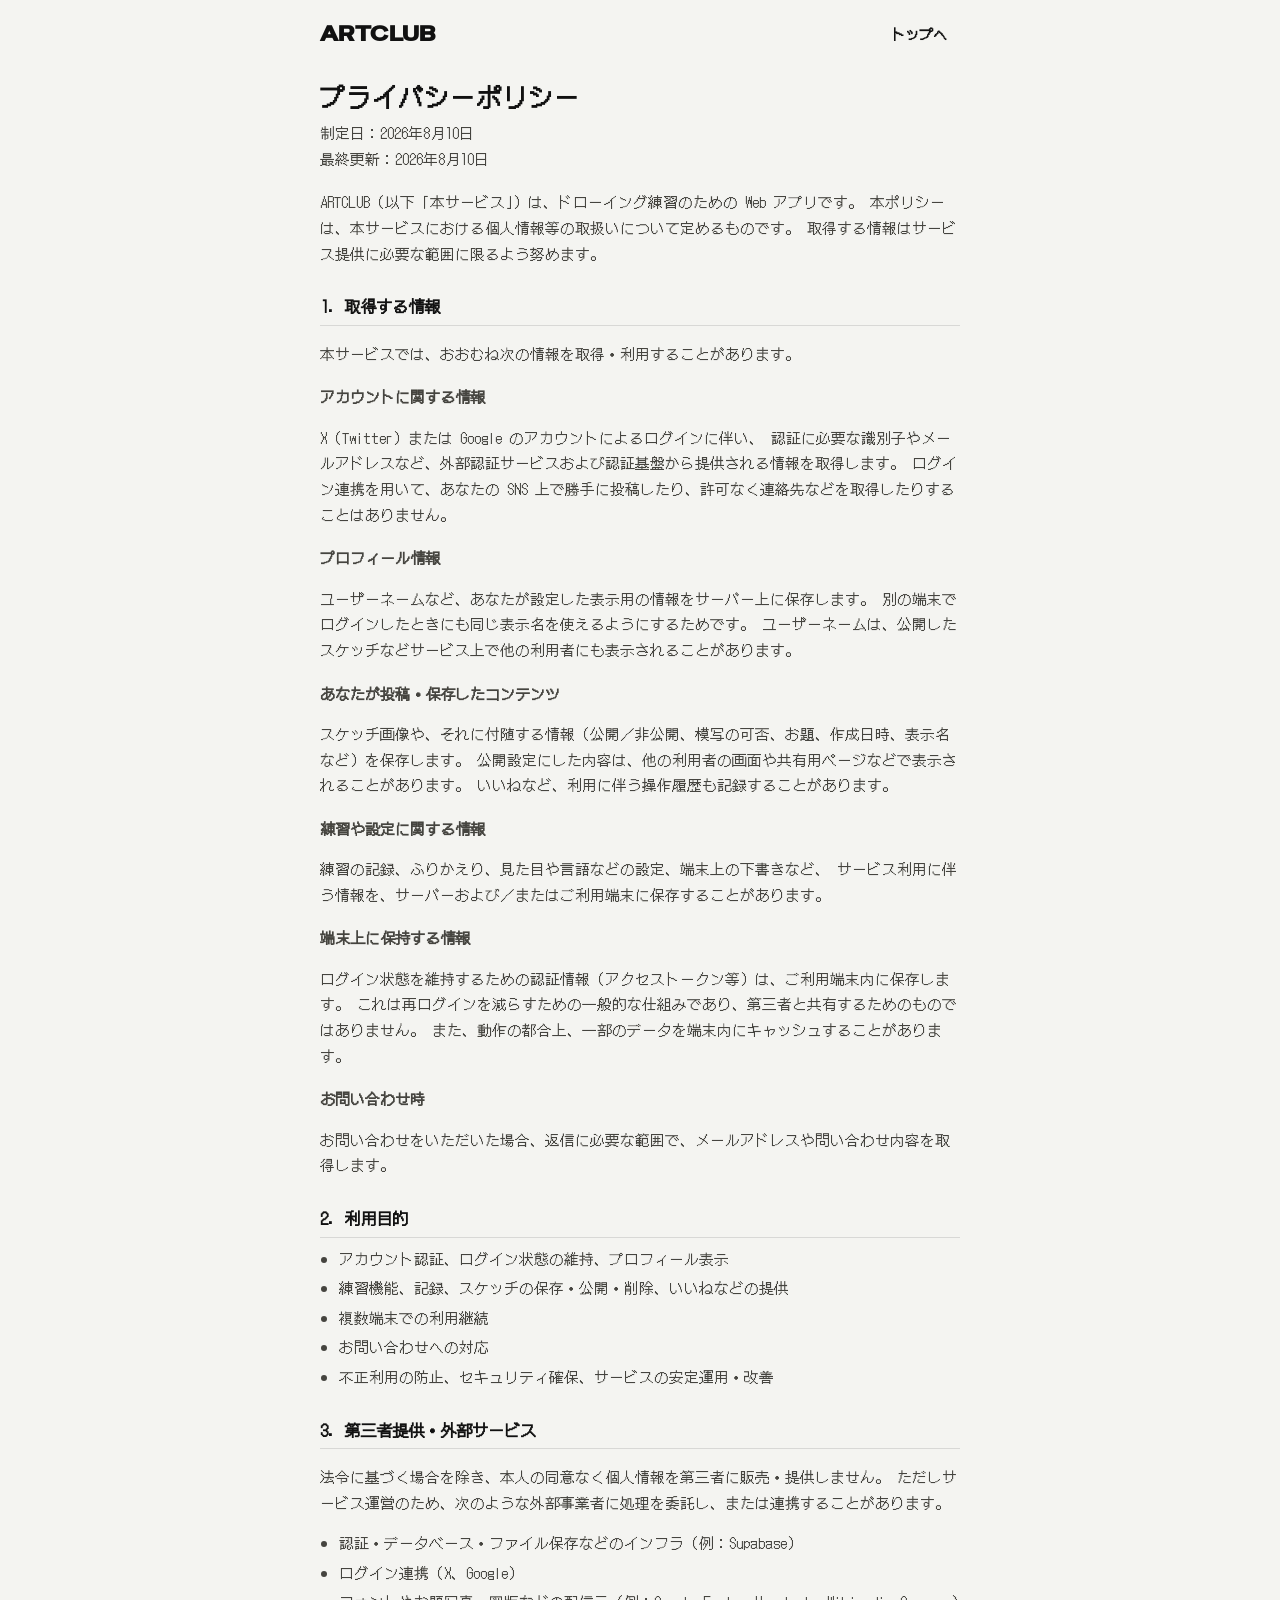
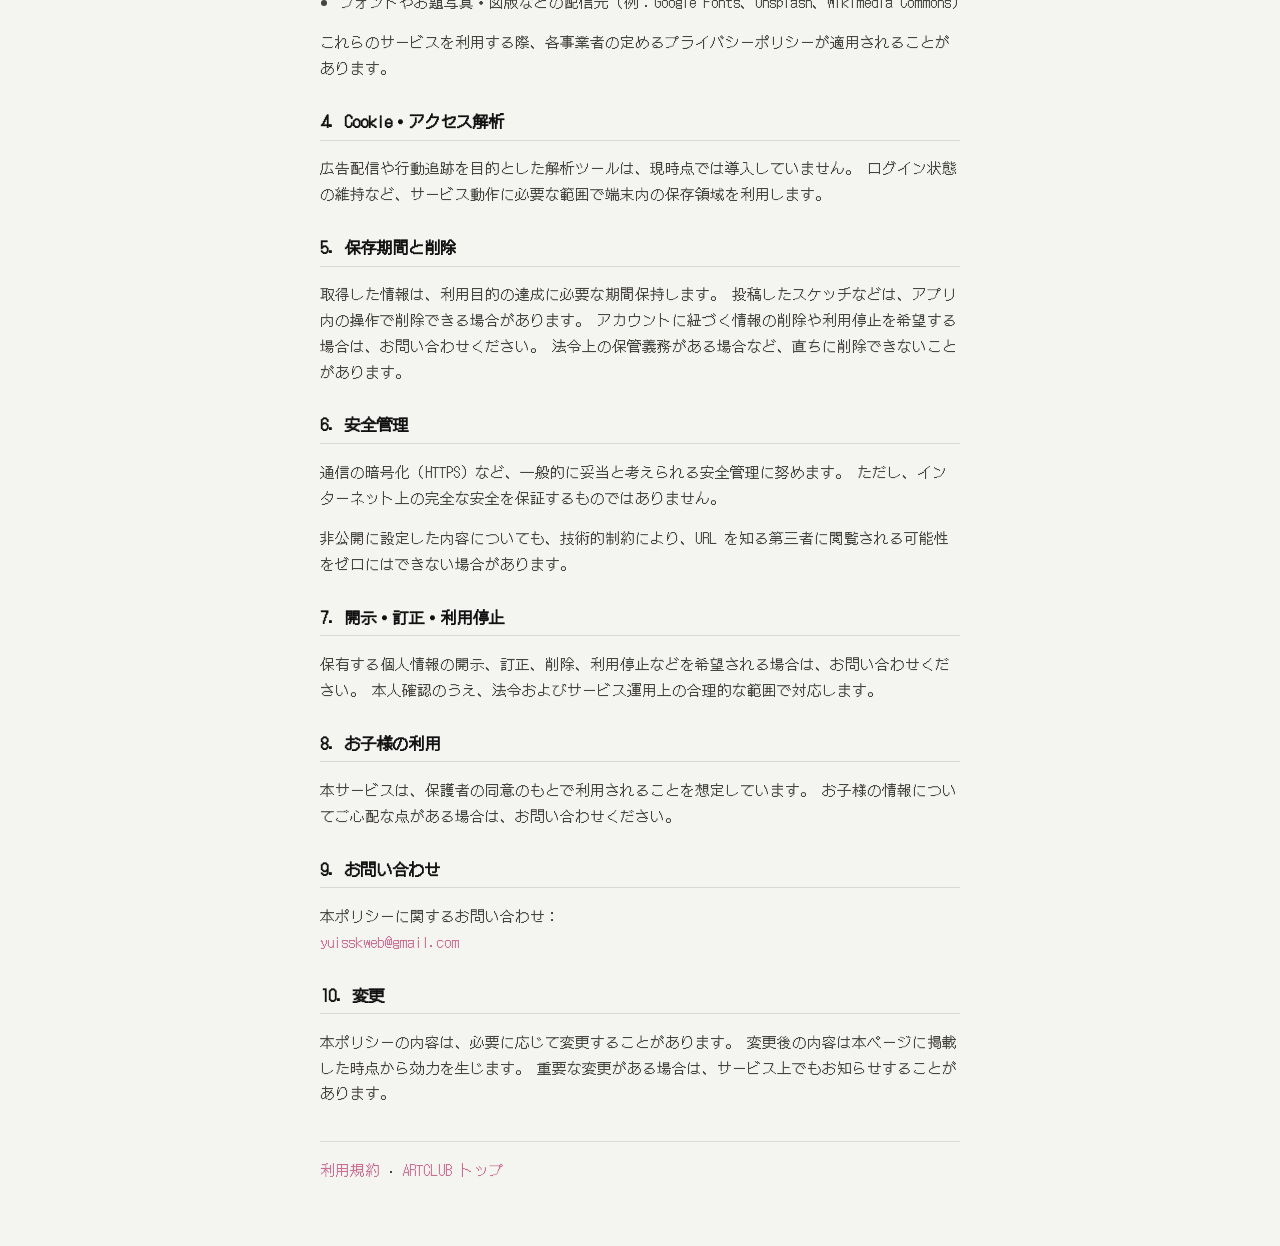
==== privacy/index.html @ 476a584e "Serve legal pages at /privacy/ and /terms/, fix layout width Constrain legal page content, redirect " ====
<!DOCTYPE html>
<html lang="ja">
<head>
<meta charset="utf-8">
<meta name="viewport" content="width=device-width, initial-scale=1, viewport-fit=cover">
<meta name="theme-color" content="#f7f7f5">
<title>プライバシーポリシー — ARTCLUB</title>
<link rel="icon" href="../icons/icon.svg" type="image/svg+xml">
<link rel="preconnect" href="https://fonts.googleapis.com">
<link rel="preconnect" href="https://fonts.gstatic.com" crossorigin>
<link rel="stylesheet" href="https://fonts.googleapis.com/css2?family=DotGothic16&family=Special+Gothic+Expanded+One&display=swap">
<link rel="stylesheet" href="../css/styles.css">
</head>
<body data-theme="light" class="legal-body">
<div class="legal-shell">
  <header class="legal-top">
    <a href="../" class="brand brand-link" aria-label="ARTCLUB">
      <span class="brand-text">ARTCLUB</span>
    </a>
    <a href="../" class="btn ghost small">トップへ</a>
  </header>

  <article class="legal">
    <h1>プライバシーポリシー</h1>
    <p class="legal-date">制定日：2026年8月10日<br>最終更新：2026年8月10日</p>

    <p>
      ARTCLUB（以下「本サービス」）は、ドローイング練習のための Web アプリです。
      本ポリシーは、本サービスにおける個人情報等の取扱いについて定めるものです。
      取得する情報はサービス提供に必要な範囲に限るよう努めます。
    </p>

    <h2>1. 取得する情報</h2>
    <p>本サービスでは、おおむね次の情報を取得・利用することがあります。</p>

    <h3>アカウントに関する情報</h3>
    <p>
      X（Twitter）または Google のアカウントによるログインに伴い、
      認証に必要な識別子やメールアドレスなど、外部認証サービスおよび認証基盤から提供される情報を取得します。
      ログイン連携を用いて、あなたの SNS 上で勝手に投稿したり、許可なく連絡先などを取得したりすることはありません。
    </p>

    <h3>プロフィール情報</h3>
    <p>
      ユーザーネームなど、あなたが設定した表示用の情報をサーバー上に保存します。
      別の端末でログインしたときにも同じ表示名を使えるようにするためです。
      ユーザーネームは、公開したスケッチなどサービス上で他の利用者にも表示されることがあります。
    </p>

    <h3>あなたが投稿・保存したコンテンツ</h3>
    <p>
      スケッチ画像や、それに付随する情報（公開／非公開、模写の可否、お題、作成日時、表示名など）を保存します。
      公開設定にした内容は、他の利用者の画面や共有用ページなどで表示されることがあります。
      いいねなど、利用に伴う操作履歴も記録することがあります。
    </p>

    <h3>練習や設定に関する情報</h3>
    <p>
      練習の記録、ふりかえり、見た目や言語などの設定、端末上の下書きなど、
      サービス利用に伴う情報を、サーバーおよび／またはご利用端末に保存することがあります。
    </p>

    <h3>端末上に保持する情報</h3>
    <p>
      ログイン状態を維持するための認証情報（アクセストークン等）は、ご利用端末内に保存します。
      これは再ログインを減らすための一般的な仕組みであり、第三者と共有するためのものではありません。
      また、動作の都合上、一部のデータを端末内にキャッシュすることがあります。
    </p>

    <h3>お問い合わせ時</h3>
    <p>
      お問い合わせをいただいた場合、返信に必要な範囲で、メールアドレスや問い合わせ内容を取得します。
    </p>

    <h2>2. 利用目的</h2>
    <ul>
      <li>アカウント認証、ログイン状態の維持、プロフィール表示</li>
      <li>練習機能、記録、スケッチの保存・公開・削除、いいねなどの提供</li>
      <li>複数端末での利用継続</li>
      <li>お問い合わせへの対応</li>
      <li>不正利用の防止、セキュリティ確保、サービスの安定運用・改善</li>
    </ul>

    <h2>3. 第三者提供・外部サービス</h2>
    <p>
      法令に基づく場合を除き、本人の同意なく個人情報を第三者に販売・提供しません。
      ただしサービス運営のため、次のような外部事業者に処理を委託し、または連携することがあります。
    </p>
    <ul>
      <li>認証・データベース・ファイル保存などのインフラ（例：Supabase）</li>
      <li>ログイン連携（X、Google）</li>
      <li>フォントやお題写真・図版などの配信元（例：Google Fonts、Unsplash、Wikimedia Commons）</li>
    </ul>
    <p>
      これらのサービスを利用する際、各事業者の定めるプライバシーポリシーが適用されることがあります。
    </p>

    <h2>4. Cookie・アクセス解析</h2>
    <p>
      広告配信や行動追跡を目的とした解析ツールは、現時点では導入していません。
      ログイン状態の維持など、サービス動作に必要な範囲で端末内の保存領域を利用します。
    </p>

    <h2>5. 保存期間と削除</h2>
    <p>
      取得した情報は、利用目的の達成に必要な期間保持します。
      投稿したスケッチなどは、アプリ内の操作で削除できる場合があります。
      アカウントに紐づく情報の削除や利用停止を希望する場合は、お問い合わせください。
      法令上の保管義務がある場合など、直ちに削除できないことがあります。
    </p>

    <h2>6. 安全管理</h2>
    <p>
      通信の暗号化（HTTPS）など、一般的に妥当と考えられる安全管理に努めます。
      ただし、インターネット上の完全な安全を保証するものではありません。
    </p>
    <p>
      非公開に設定した内容についても、技術的制約により、URL を知る第三者に閲覧される可能性をゼロにはできない場合があります。
    </p>

    <h2>7. 開示・訂正・利用停止</h2>
    <p>
      保有する個人情報の開示、訂正、削除、利用停止などを希望される場合は、お問い合わせください。
      本人確認のうえ、法令およびサービス運用上の合理的な範囲で対応します。
    </p>

    <h2>8. お子様の利用</h2>
    <p>
      本サービスは、保護者の同意のもとで利用されることを想定しています。
      お子様の情報についてご心配な点がある場合は、お問い合わせください。
    </p>

    <h2>9. お問い合わせ</h2>
    <p>
      本ポリシーに関するお問い合わせ：<br>
      <a href="mailto:yuisskweb@gmail.com">yuisskweb@gmail.com</a>
    </p>

    <h2>10. 変更</h2>
    <p>
      本ポリシーの内容は、必要に応じて変更することがあります。
      変更後の内容は本ページに掲載した時点から効力を生じます。
      重要な変更がある場合は、サービス上でもお知らせすることがあります。
    </p>

    <p class="legal-nav">
      <a href="../terms/">利用規約</a>
      ·
      <a href="../">ARTCLUB トップ</a>
    </p>
  </article>
</div>
</body>
</html>
---- css/styles.css ----
/* Croqui — 配色とサイズ */

/*
 * 既定はライト。やわらかい地に白いカードを置く。
 * 押してほしいものは「黒いピル」で示し、色は小さい要素にだけ差す。
 * 色数を増やすとお題の写真の色と喧嘩するので、面はグレースケールに寄せてある。
 *
 * 書体はシステムの丸ゴシック。Web フォントを読まないのは、
 * オフラインでも同じ見た目で立ち上がってほしいから。
 */
:root, body[data-theme='light'] {
  --bg: #f4f4f1;
  --surface: #ffffff;
  --surface-2: #efefeb;
  --line: transparent;
  --line-strong: transparent;
  --text: #111111;
  --text-soft: #45443f;
  --muted: #8b8b85;
  --accent: #111111;          /* 押してほしいもの＝黒 */
  --accent-ink: #ffffff;
  --accent-soft: #efefeb;
  --accent-dim: #d4d4ce;
  --cta-bg: #111111;
  --cta-ink: #ffffff;
  --brand: #e89ab8;           /* くすみピンク。塗り */
  --brand-ink: #c96f94;       /* くすみピンク。文字 */
  --lime: #8ed94b;            /* 黄緑。塗り */
  --lime-ink: #5a9c1e;        /* 黄緑。文字 */
  --mint: #8ed94b;
  --sun: #ffcc3d;
  --good: #4aa80c;            /* 「できた」の緑。塗りの黄緑と同系で、白地でも読める */
  --danger: #f2544b;
  --radius: 22px;
  --radius-sm: 14px;
  --pad: 18px;
  --lift: none;
  --lift-accent: none;
  --font-display: 'Special Gothic Expanded One', 'Arial Black', 'Helvetica Neue',
                  'Hiragino Maru Gothic ProN', 'Yu Gothic UI', system-ui, sans-serif;
  --font-ja: 'DotGothic16', 'Hiragino Sans', 'Noto Sans JP', system-ui, sans-serif;
}

/* 夜用。同じ設計のまま地と文字を入れ替える */
body[data-theme='dark'] {
  --bg: #000000;
  --surface: #151515;
  --surface-2: #202020;
  --text: #ffffff;
  --text-soft: #c9c9c9;
  --muted: #7e7e7e;
  --accent: #ffffff;
  --accent-ink: #000000;
  --accent-soft: #202020;
  --accent-dim: #3a3a3a;
  --cta-bg: #ffffff;
  --cta-ink: #000000;
  --brand: #e89ab8;
  --brand-ink: #e8b8cb;       /* 黒地なので明るい方が読める */
  --lime: #a6e864;
  --lime-ink: #a6e864;
  --mint: #a6e864;
  --good: #a6e864;
}

/* claude.ai 寄りの紙っぽい配色も残してある */
body[data-theme='paper'] {
  --bg: #f5f4ee;
  --surface: #fffefb;
  --surface-2: #efeee7;
  --line: #e4e2d8;
  --line-strong: #d6d3c7;
  --text: #2b2a27;
  --text-soft: #55534d;
  --muted: #8a8880;
  --accent: #c96442;
  --accent-ink: #fffefb;
  --accent-soft: #f4e7e0;
  --accent-dim: #e0b9a8;
  --cta-bg: #c96442;
  --cta-ink: #fffefb;
  --brand: #c96442;
  --brand-ink: #c96442;
  --lime: #6f8f3a;
  --lime-ink: #55702a;
  --mint: #4f7d5e;
  --sun: #c08a2e;
  --good: #4f7d5e;
  --danger: #b3503c;
  --radius: 12px;
  --radius-sm: 9px;
  --font-display: 'Special Gothic Expanded One', 'Arial Black', 'Helvetica Neue',
                  'Hiragino Maru Gothic ProN', 'Yu Gothic UI', system-ui, sans-serif;
}

/*
 * パステルRPGスキン。
 * 明暗（theme）とは別軸。やわらかいパステルと、ゲームUIっぽいふち・影。
 */
body[data-skin='pastel-rpg'] {
  --bg: #f3eef8;
  --surface: #fff7fb;
  --surface-2: #efe4f4;
  --line: #e4d2ea;
  --line-strong: #d4b9df;
  --text: #3a2f4a;
  --text-soft: #5f5070;
  --muted: #9a89aa;
  --accent: #7ec8b5;
  --accent-ink: #1f3f38;
  --accent-soft: #dff4ee;
  --accent-dim: #b7e2d6;
  --cta-bg: #2b2a27;
  --cta-ink: #ffffff;
  --brand: #e8a8bc;
  --brand-ink: #c9789a;
  --lime: #b8e986;
  --lime-ink: #5f9a2e;
  --mint: #7ec8b5;
  --sun: #ffd98a;
  --good: #5f9a2e;
  --danger: #e8898a;
  --radius: 18px;
  --radius-sm: 12px;
  --lift: none;
  --lift-accent: none;
}

body[data-skin='pastel-rpg'][data-theme='dark'] {
  --bg: #2a2438;
  --surface: #3a314c;
  --surface-2: #4a405e;
  --line: #5a4f70;
  --line-strong: #6e6286;
  --text: #f7eef8;
  --text-soft: #d8cce4;
  --muted: #a898b8;
  --accent: #8fd9c6;
  --accent-ink: #1a2e2a;
  --accent-soft: #3d4f4a;
  --accent-dim: #5a7a70;
  --cta-bg: #f4f1ec;
  --cta-ink: #1a1916;
  --brand: #e8a8bc;
  --brand-ink: #e8b8cb;
  --lime: #c8f090;
  --lime-ink: #c8f090;
  --mint: #8fd9c6;
  --sun: #ffe0a0;
  --good: #c8f090;
  --danger: #f0a0a4;
  --lift: none;
  --lift-accent: none;
}

body[data-skin='pastel-rpg'][data-theme='paper'] {
  --bg: #f8f2e8;
  --surface: #fffaf3;
  --surface-2: #f0e6d8;
  --line: #e6d8c4;
  --line-strong: #d4c2a8;
  --text: #4a3a32;
  --text-soft: #6a564c;
  --muted: #a08a7a;
  --accent: #7ec8b5;
  --accent-ink: #1f3f38;
  --accent-soft: #e4f4ee;
  --accent-dim: #b7e2d6;
  --cta-bg: #2b2a27;
  --cta-ink: #ffffff;
  --brand: #e8a8bc;
  --brand-ink: #c9789a;
  --lift: none;
  --lift-accent: none;
}

/* パステルRPG：細いドット地（カラフルな水玉はなし） */
body[data-skin='pastel-rpg'] {
  background-color: var(--bg);
  background-image:
    radial-gradient(color-mix(in srgb, var(--line) 55%, transparent) 1.2px, transparent 1.3px);
  background-size: 18px 18px;
  background-attachment: fixed;
}
body[data-skin='pastel-rpg'] .card,
body[data-skin='pastel-rpg'] .streak-card,
body[data-skin='pastel-rpg'] .menu-card,
body[data-skin='pastel-rpg'] .primary-card {
  border-width: 2px;
  border-style: solid;
}
body[data-skin='pastel-rpg'] .primary-card .btn.primary {
  margin-bottom: 0;
}

/* フラットなピルボタン（グラデーションなし） */
body[data-skin='pastel-rpg'] .btn {
  border: 1.5px solid color-mix(in srgb, var(--text) 12%, transparent);
  border-radius: 999px;
  background: var(--surface-2);
  background-image: none;
  box-shadow: none;
  font-weight: 700;
  letter-spacing: .02em;
}
body[data-skin='pastel-rpg'] .btn:active {
  transform: scale(.98);
  opacity: .88;
  box-shadow: none;
}
body[data-skin='pastel-rpg'] .btn.primary,
body[data-skin='pastel-rpg'] .btn.cta {
  color: var(--cta-ink);
  border-color: var(--cta-bg);
  background: var(--cta-bg);
  background-image: none;
  box-shadow: none;
  text-shadow: none;
}
body[data-skin='pastel-rpg'] .btn.primary:active,
body[data-skin='pastel-rpg'] .btn.cta:active {
  transform: scale(.98);
  opacity: .9;
  box-shadow: none;
}
body[data-skin='pastel-rpg'] .btn.ghost {
  background: transparent;
  border-color: var(--line-strong);
}
body[data-skin='pastel-rpg'] .btn.big {
  border-radius: 999px;
  padding-top: 16px;
  padding-bottom: 16px;
}
body[data-skin='pastel-rpg'] .chip {
  border: 1.5px solid var(--line);
  background: var(--surface-2);
  background-image: none;
  box-shadow: none;
}
body[data-skin='pastel-rpg'] .chip:active {
  transform: scale(.98);
  opacity: .88;
  box-shadow: none;
}
body[data-skin='pastel-rpg'] .chip.on {
  border-width: 1.5px;
  border-color: color-mix(in srgb, var(--accent-ink) 28%, transparent);
  color: var(--accent-ink);
  background: var(--accent);
  background-image: none;
  box-shadow: none;
}
body[data-skin='pastel-rpg'] .menu-card {
  background: var(--surface);
  background-image: none;
  box-shadow: none;
}
body[data-skin='pastel-rpg'] .menu-card:active {
  transform: scale(.99);
  opacity: .92;
  box-shadow: none;
}
body[data-skin='pastel-rpg'] .tabbar button.on {
  border: 1.5px solid transparent;
  background: var(--cta-bg);
  background-image: none;
  color: var(--cta-ink);
  box-shadow: none;
}
body[data-skin='pastel-rpg'] .tabbar button.on:active {
  transform: scale(.98);
  opacity: .9;
  box-shadow: none;
}
body[data-skin='pastel-rpg'] .confirm-dialog-btn {
  border: 1.5px solid color-mix(in srgb, var(--text) 12%, transparent);
  border-radius: 999px;
  box-shadow: none;
  font-weight: 700;
}
body[data-skin='pastel-rpg'] .confirm-dialog-btn.ok {
  background: var(--cta-bg);
  background-image: none;
  color: var(--cta-ink);
  border-color: var(--cta-bg);
  box-shadow: none;
}
body[data-skin='pastel-rpg'] .confirm-dialog-btn:active {
  transform: scale(.98);
  opacity: .9;
  box-shadow: none;
}
body[data-skin='pastel-rpg'] .tabbar {
  background: color-mix(in srgb, var(--surface) 92%, transparent);
  border-top: 2px solid var(--line);
  backdrop-filter: blur(8px);
}
body[data-skin='pastel-rpg'] .brand {
  color: var(--brand-ink);
}
#screen-review .brand {
  color: var(--brand-ink);
}
body[data-skin='pastel-rpg'] .week-col.on .week-box {
  color: #fff;
}

* { box-sizing: border-box; }

.icon { display: block; }
.icon-wrap { display: inline-flex; }
[data-icon] { display: inline-flex; align-items: center; justify-content: center; gap: 6px; }

/* display を持つクラスが hidden 属性に勝ってしまうので、ここで押さえておく */
[hidden] { display: none !important; }

html, body {
  margin: 0;
  padding: 0;
  background-color: var(--bg);
  color: var(--text);
  font-family: 'DotGothic16', -apple-system, BlinkMacSystemFont, "Hiragino Sans", "Noto Sans JP", "Yu Gothic UI", sans-serif;
  font-size: 16px;
  line-height: 1.6;
  -webkit-font-smoothing: antialiased;
  overscroll-behavior-y: contain;
}

body.in-session { overflow: hidden; }

.filter-defs { position: absolute; width: 0; height: 0; }

a { color: var(--accent); text-decoration: none; }
a:hover { text-decoration: none; }

.muted { color: var(--muted); }
.small { font-size: 13px; font-family: -apple-system, BlinkMacSystemFont, "Hiragino Sans", "Noto Sans JP", "Yu Gothic UI", sans-serif; }
.label { font-size: 12px; letter-spacing: .08em; color: var(--muted); text-transform: uppercase; }

html:lang(ja) h2,
html:lang(ja) .bridge-card h2,
html:lang(ja) .sheet-inner h2,
html:lang(ja) .btn.big,
html:lang(ja) .menu-title,
html:lang(ja) .drill-name,
html:lang(ja) .bridge-meta,
html:lang(ja) .chip { font-family: var(--font-ja); }

/* ---------- 画面 ---------- */

.screen { display: none; padding: max(12px, env(safe-area-inset-top)) 0 40px; }
.screen.is-active { display: block; }
.screen:not(.session) { max-width: 832px; margin: 0 auto; padding-left: var(--pad); padding-right: var(--pad); }
.screen.center { display: none; }
.screen.center.is-active { display: flex; align-items: center; justify-content: center; min-height: 100dvh; }

.topbar {
  display: flex; align-items: center; justify-content: space-between;
  gap: 8px; margin-bottom: 18px;
}
.topbar-actions { display: flex; gap: 6px; }
.brand {
  font-size: 23px; margin: 0; letter-spacing: .03em;
  font-family: var(--font-display); font-weight: 800; color: var(--text);
}
.brand.plain { font-size: 21px; font-weight: 700; }

.section-head { display: flex; align-items: center; justify-content: space-between; margin-bottom: 10px; }
.section-head h2 { font-size: 15px; margin: 0; color: var(--muted); font-weight: 700; letter-spacing: .04em; }

.card, .streak-card, .focus-card {
  background: var(--surface);
  border: 1px solid var(--line);
  border-radius: var(--radius);
  box-shadow: var(--lift);
  padding: var(--pad);
  margin-bottom: 14px;
}

/* ---------- ホーム ---------- */

.streak-main { display: flex; align-items: baseline; gap: 8px; }
.streak-num { font-size: 44px; font-weight: 700; line-height: 1; }
.streak-unit { color: var(--muted); }
.streak-label { font-size: 11px; color: var(--muted); }
.streak-sub { display: flex; align-items: center; gap: 10px; flex-wrap: wrap; margin-top: 8px; font-size: 13px; }

.pill {
  border: 1px solid var(--line); border-radius: 999px; padding: 2px 10px;
  font-size: 12px; color: var(--muted);
}
.pill { background: var(--surface-2); }
.pill.done { color: #fff; background: var(--brand-ink); font-weight: 700; }

.streak-dots { display: flex; gap: 4px; margin-top: 12px; }
.dot { width: 100%; height: 6px; border-radius: 3px; background: var(--surface-2); }
.dot.on { background: var(--brand); }
.streak-flame { filter: saturate(.85); }

/* 押せないものはカードにしない。カードだらけだとどれがボタンか分からなくなる */
.focus-card {
  background: none; border: none; box-shadow: none;
  padding: 4px 4px 12px; margin-bottom: 10px;
}
.focus-title { font-size: 19px; font-weight: 700; margin-top: 2px; font-family: var(--font-display); }
.focus-title.small-title { font-size: 17px; }
.focus-desc { margin: 6px 0 0; font-size: 14px; }

.badge {
  font-size: 12px; color: var(--accent-ink); background: var(--accent);
  border-radius: 999px; padding: 3px 11px; font-weight: 700;
}

.menu-card {
  display: block; width: 100%; text-align: left;
  background: var(--surface); color: var(--text);
  border: 1px solid var(--line); border-radius: var(--radius);
  box-shadow: var(--lift);
  padding: 14px var(--pad); margin-bottom: 12px;
  font: inherit; cursor: pointer;
  transition: border-color .15s, transform .06s, box-shadow .06s;
}
.menu-card:hover { border-color: var(--accent-dim); }
.menu-card:active { transform: translateY(3px); box-shadow: none; }
.menu-title { font-size: 18px; font-weight: 800; font-family: var(--font-display); letter-spacing: .02em; }
.menu-sub { font-size: 13px; margin-top: 2px; }
.menu-steps { margin-top: 6px; }
.menu-time { margin-top: 8px; font-size: 13px; color: var(--brand-ink); font-weight: 600; }

.chips { display: flex; flex-wrap: wrap; gap: 8px; }
.chip {
  border: 1px solid var(--line); background: var(--surface-2); color: var(--text-soft);
  border-radius: 999px; padding: 7px 15px; font: inherit; font-size: 14px; cursor: pointer;
  box-shadow: var(--lift); transition: transform .06s, box-shadow .06s;
}
.chip:active { transform: translateY(2px); box-shadow: none; }
.chip.on {
  background: var(--accent); border-color: var(--accent); color: var(--accent-ink); font-weight: 700;
  box-shadow: var(--lift-accent);
}
.chip.locked { opacity: .4; cursor: not-allowed; }

.home-footer { text-align: center; margin-top: 20px; }

/* ---------- ボタン ---------- */

.btn {
  font: inherit; font-weight: 600; border-radius: 999px; padding: 11px 20px; cursor: pointer;
  background: var(--surface-2); color: var(--text); border: 1px solid var(--line);
  box-shadow: var(--lift); transition: transform .06s, box-shadow .06s;
  text-decoration: none;
}
.btn:active { transform: translateY(3px); box-shadow: none; }
.btn.primary {
  background: var(--accent); color: var(--accent-ink); border-color: var(--accent);
  font-weight: 700; box-shadow: var(--lift-accent);
}
.btn.ghost { background: transparent; }
.btn.danger { color: var(--danger); border-color: color-mix(in srgb, var(--danger) 40%, transparent); }
.btn.big { width: 100%; padding: 15px; font-size: 17px; }
.btn.small { padding: 6px 12px; font-size: 14px; }

.icon-btn {
  background: var(--surface); border: none; color: var(--text);
  font-size: 18px; line-height: 1; cursor: pointer;
  width: 40px; height: 40px; border-radius: 50%;
  display: inline-flex; align-items: center; justify-content: center;
}
.icon-btn:hover { background: var(--surface-2); }
.icon-btn:active { transform: scale(.92); }

.row { display: flex; align-items: center; gap: 10px; flex-wrap: wrap; margin: 10px 0; }
.stack { display: flex; flex-direction: column; gap: 10px; }

.input {
  width: 100%; font: inherit; padding: 10px 12px; border-radius: 10px;
  background: var(--surface-2); border: 1px solid var(--line); color: var(--text);
}
.note {
  width: 100%; font: inherit; padding: 12px; border-radius: 10px; resize: vertical;
  background: var(--surface-2); border: 1px solid var(--line); color: var(--text);
}

/* ---------- セッション画面 ---------- */

.screen.session { padding: 0; }
.screen.session.is-active { display: block; }

.stage {
  position: fixed; inset: 0; background: #0b0c0f;
  display: flex; align-items: center; justify-content: center;
}
.stage-inner {
  position: relative; display: flex;
  max-width: 100%; max-height: 100dvh;
}
.ref-image {
  display: block; max-width: 100vw; max-height: 100dvh;
  object-fit: contain; transition: filter .2s;
}

/* お題写真の右下。押すと別の写真に差し替える（タイマーはそのまま） */
.ref-swap {
  position: absolute;
  right: 10px;
  bottom: 10px;
  z-index: 4;
  width: max-content;
  min-width: max-content;
  max-width: none;
  height: 36px;
  padding: 0 12px 0 10px;
  border: none;
  border-radius: 999px;
  background: rgba(11, 12, 15, .72);
  color: #fff;
  display: inline-flex;
  flex-direction: row;
  flex-wrap: nowrap;
  align-items: center;
  justify-content: center;
  gap: 6px;
  cursor: pointer;
  backdrop-filter: blur(4px);
  box-shadow: 0 2px 10px rgba(0, 0, 0, .35);
  transition: transform .06s, background .15s;
  font: inherit;
  font-size: 12px;
  font-weight: 700;
  letter-spacing: .04em;
  white-space: nowrap;
  writing-mode: horizontal-tb;
  line-height: 1;
}
.ref-swap:hover { background: rgba(11, 12, 15, .88); }
.ref-swap:active { transform: scale(.94); }
.ref-swap .icon { width: 18px; height: 18px; flex: 0 0 auto; display: block; }
.ref-swap > span {
  display: inline-block;
  flex: 0 0 auto;
  white-space: nowrap;
  writing-mode: horizontal-tb;
  line-height: 1;
}

.grid-overlay {
  position: absolute; inset: 0; pointer-events: none;
  background-image:
    linear-gradient(to right, rgba(255,255,255,.32) 1px, transparent 1px),
    linear-gradient(to bottom, rgba(255,255,255,.32) 1px, transparent 1px);
  background-size: 25% 25%;
  mix-blend-mode: difference;
}

.memory-cover {
  position: absolute; inset: 0; background: #0b0c0f;
  display: flex; align-items: center; justify-content: center;
}
.memory-cover-inner { text-align: center; color: var(--muted); }

.stage-message {
  position: absolute; color: var(--muted); font-size: 14px;
  padding: 20px; text-align: center;
}

.hud-top, .hud-bottom {
  position: absolute; left: 0; right: 0; padding: 10px 14px;
  display: flex; align-items: center; gap: 10px;
  background: linear-gradient(to bottom, rgba(11,12,15,.85), transparent);
}
.hud-top { top: 0; padding-top: max(10px, env(safe-area-inset-top)); justify-content: space-between; }
.hud-bottom {
  bottom: 0; flex-direction: column;
  padding-bottom: max(14px, env(safe-area-inset-bottom));
  background: linear-gradient(to top, rgba(11,12,15,.85), transparent);
}

.hud-center { text-align: center; }
.drill-name { font-size: 15px; font-weight: 600; }
.drill-progress { font-size: 12px; }

.hud-cue {
  position: absolute; top: 64px; left: 0; right: 0;
  text-align: center; pointer-events: none;
}
.hud-cue p {
  display: inline-block; margin: 0; max-width: min(90%, 520px);
  background: rgba(11,12,15,.7); color: #e6e8ee;
  padding: 6px 14px; border-radius: 999px; font-size: 13px;
}

.timebar { width: 100%; height: 4px; background: rgba(255,255,255,.14); border-radius: 2px; overflow: hidden; }
.timebar-fill {
  height: 100%; background: var(--accent);
  transform-origin: left; transform: scaleX(0);
}

.hud-controls { display: flex; align-items: center; justify-content: center; gap: 16px; margin-top: 12px; }
.tool-btn {
  background: rgba(255,255,255,.08); border: none; color: var(--text);
  width: 42px; height: 42px; border-radius: 50%; font-size: 17px; cursor: pointer;
}
.round-btn {
  background: var(--accent); border: none; color: var(--accent-ink);
  width: 60px; height: 60px; border-radius: 50%; font-size: 22px; cursor: pointer;
  box-shadow: 0 3px 0 rgba(0, 0, 0, .3); transition: transform .06s, box-shadow .06s;
}
.round-btn:active { transform: translateY(3px); box-shadow: none; }
.time-left {
  background: transparent; border: none; color: var(--text);
  font-size: 26px; font-variant-numeric: tabular-nums; min-width: 66px; cursor: pointer;
}

.attr-box {
  position: absolute; right: 12px; top: 58px;
  background: rgba(11,12,15,.9); border: 1px solid var(--line);
  border-radius: 10px; padding: 8px 12px; font-size: 12px; color: var(--muted);
  max-width: 70vw;
}

/* ---------- ドリル説明 ---------- */

.bridge-card {
  max-width: 598px; width: 100%; padding: var(--pad);
  display: flex; flex-direction: column; gap: 10px; text-align: center;
}
.bridge-card h2 { font-size: 27px; margin: 0; font-family: var(--font-display); font-weight: 600; }
.cue-text {
  background: var(--surface); border: 1px solid var(--accent-dim);
  border-radius: var(--radius); padding: 12px; margin: 4px 0; color: var(--accent);
}
.bridge-cue {
  font-size: 17px; font-weight: 700; font-family: var(--font-ja);
  color: var(--text-soft); margin: 0; line-height: 1.7;
}
.bridge-meta { margin-bottom: 6px; font-size: 22px; font-weight: 800; font-family: var(--font-ja); color: var(--text); }

/* ---------- ふりかえり ---------- */

.review-summary { text-align: center; }
.review-big { font-size: 46px; font-weight: 900; line-height: 1.1; font-family: var(--font-display); letter-spacing: .02em; font-stretch: expanded; }
.review-big span { font-size: 18px; color: var(--muted); margin-left: 4px; }
.review-drills { list-style: none; padding: 0; margin: 12px 0; }
.review-drills li {
  display: flex; justify-content: space-between;
  padding: 6px 0; border-bottom: 1px solid var(--line); font-size: 14px;
}

.rating-row { display: flex; gap: 8px; margin: 12px 0; }
.rate-btn {
  flex: 1; font: inherit; font-size: 13px; padding: 12px 6px; cursor: pointer;
  background: var(--surface-2); border: 1px solid var(--line); border-radius: 10px; color: var(--muted);
}
.rate-btn.on { border-color: var(--accent); color: var(--accent); }

.drawing-strip {
  display: grid; grid-template-columns: repeat(auto-fill, minmax(96px, 1fr));
  gap: 8px; margin-top: 10px;
  align-items: start;
}
.drawing-strip-vertical {
  display: grid;
  grid-template-columns: 1fr 1fr;
  gap: 12px;
}
.strip-bulk {
  display: flex;
  flex-direction: column;
  gap: 8px;
  margin-top: 12px;
}
.strip-bulk .toggle-row {
  font-size: 14px;
  font-weight: 700;
  padding: 10px 12px;
  border-radius: var(--radius-sm);
  background: color-mix(in srgb, var(--brand) 14%, var(--surface-2));
}
.strip-bulk .toggle-row.is-off {
  background: var(--surface-2);
  color: var(--muted);
}
.strip-bulk-hint {
  margin: -2px 0 0;
  padding: 0 4px;
  font-size: 11px;
  line-height: 1.4;
}
.strip-item {
  padding: 6px; overflow: hidden; cursor: pointer;
  border: 1px solid var(--line-strong); border-radius: var(--radius-sm); background: #fff;
  min-height: 88px; display: flex; align-items: center; justify-content: center;
}
.drawing-strip-vertical .strip-shot {
  flex-direction: column;
  align-items: stretch;
  gap: 8px;
}
.drawing-strip-vertical .strip-item {
  width: 100%;
  flex: 0 0 auto;
  min-height: 120px;
  padding: 6px;
}
.drawing-strip-vertical .strip-item img {
  max-height: 180px;
}
.strip-shot-controls {
  display: flex;
  flex-direction: row;
  align-items: center;
  gap: 8px;
  flex: 1;
  min-width: 0;
  margin-top: 0;
}
.strip-shot-controls .toggle-row {
  flex: 1;
  min-width: 0;
  gap: 6px;
  font-size: 12px;
  font-weight: 600;
  padding: 2px 0;
  border-radius: 0;
  background: transparent;
}
.strip-shot-controls .toggle-row > span:first-child {
  min-width: 0;
  overflow: hidden;
  text-overflow: ellipsis;
  white-space: nowrap;
}
.strip-shot-controls .toggle-row.is-off {
  background: transparent;
  color: var(--muted);
}
.strip-shot-controls .toggle-track {
  width: 38px;
  height: 22px;
  border-radius: 11px;
}
.strip-shot-controls .toggle-track::after {
  width: 16px;
  height: 16px;
  top: 3px;
  left: 3px;
}
.strip-shot-controls .toggle-row input:checked + .toggle-track::after {
  transform: translateX(16px);
}
.strip-copy-hint {
  margin: 0;
  font-size: 11px;
  color: var(--muted);
  line-height: 1.35;
}
.strip-item img {
  width: 100%; height: auto; max-height: 160px; object-fit: contain; display: block;
}
.strip-item:active { opacity: .6; }

/* ---------- ホームの上段（ストリーク・XP・クエスト・バッジ） ---------- */

.hero { background: var(--surface); }
.streak-num { font-family: var(--font-display); font-weight: 900; letter-spacing: .02em; }
.level-chip { font-family: var(--font-display); color: var(--brand); }
.hero-top { display: flex; align-items: center; justify-content: space-between; }
.streak-flame { font-size: 26px; }
.streak-num { font-size: 46px; font-stretch: expanded; }

.level-chip {
  display: flex; flex-direction: column; align-items: flex-end; line-height: 1.2;
  font-weight: 700; color: var(--brand-ink); font-family: var(--font-display);
}

.xp-row { display: flex; align-items: center; gap: 10px; margin-top: 10px; }
.xp-track {
  flex: 1; height: 12px; border-radius: 999px; overflow: hidden;
  background: var(--surface-2); border: 1px solid var(--line);
}
.xp-fill {
  height: 100%; width: 0;
  background: var(--brand);
  transition: width .6s cubic-bezier(.2, .8, .3, 1);
}

/* 獲得したときのお祝い */
.celebrate {
  position: fixed; left: 50%; top: 22%; transform: translateX(-50%);
  z-index: 70; text-align: center; pointer-events: none;
  background: var(--surface); border: 2px solid var(--accent);
  border-radius: var(--radius); box-shadow: var(--lift-accent);
  padding: 18px 26px; animation: pop .5s cubic-bezier(.2, 1.4, .4, 1);
}
.celebrate .big { font-size: 40px; }
.celebrate .title { font-weight: 700; margin-top: 4px; }
@keyframes pop {
  0% { transform: translateX(-50%) scale(.6); opacity: 0; }
  100% { transform: translateX(-50%) scale(1); opacity: 1; }
}

/* いちばん押してほしいものだけ大きく、残りは静かに */
.primary-card {
  position: relative; background: var(--surface); color: var(--text);
  border: none; padding: 20px var(--pad); overflow: hidden;
}
.primary-card .btn.primary { margin-top: 14px; }
/* ピンクは小さく差すだけ。面は塗らない */
.primary-card .menu-kicker { font-size: 12px; letter-spacing: .06em; color: var(--brand-ink); font-weight: 700; }
.primary-head {
  display: flex; align-items: center; justify-content: space-between; gap: 8px;
}
.done-badge {
  display: flex; align-items: center; gap: 6px; font-size: 13px; font-weight: 700; color: var(--good);
}
.done-badge .done-check {
  width: 20px; height: 20px; border-radius: 50%; flex: none;
  display: flex; align-items: center; justify-content: center;
  background: var(--good); color: #fff; font-size: 12px; font-weight: 700;
}
.primary-card .menu-title.big { color: var(--text); }
.primary-card .menu-title.big { font-size: 32px; font-weight: 900; line-height: 1.2; font-family: var(--font-display); letter-spacing: .04em; }
.primary-card .menu-sub { color: var(--text-soft); font-size: 14px; }

.menu-card.slim {
  display: flex; align-items: baseline; justify-content: space-between; gap: 10px;
  padding: 12px var(--pad); margin-bottom: 8px;
}
.menu-card.slim .menu-title { font-size: 15px; font-weight: 600; }
.menu-card.slim .menu-time { margin-top: 0; font-size: 12px; }

/* 理屈は読みたい人だけ開く */
.why { margin-top: 10px; }
.why > summary {
  cursor: pointer; font-size: 13px; color: var(--muted);
  list-style: none; padding: 6px 0;
}
.why > summary::-webkit-details-marker { display: none; }
.why > summary::before { content: '＋ '; }
.why[open] > summary::before { content: '− '; }
.why > p, .why > div { font-size: 13px; color: var(--text-soft); margin: 4px 0 0; }
.bridge-card .why { text-align: left; }

/* ---------- 描くところ ---------- */

/*
 * 上の帯にタイマーを真ん中で置き、その下を「左＝お題／右＝キャンバス」に割る。
 * 狭い画面では左を畳んで、お題は小窓（ref-mini）に退避する。
 * 手順は右上に置いて、写真の邪魔になったら畳めるようにしてある。
 */
.pad-wrap {
  position: absolute; inset: 0; z-index: 10;
  display: flex; flex-direction: column; background: #fffdf8;
}
/* 描くモード中は下のステージ側入れ替えが前面に浮いてしまうので消す */
.stage.with-pad #stage-swap { display: none; }
.pad-body { flex: 1; display: flex; min-height: 0; }
.pad-ref { display: none; position: relative; }
.pad-canvas { position: relative; flex: 1; min-width: 0; display: flex; }
.pad { flex: 1; width: 100%; touch-action: none; cursor: crosshair; }

/* 左上のお題。押すと大きくなる（狭い画面用） */
.ref-mini-wrap {
  position: absolute; left: 10px; top: 10px; z-index: 3;
}
.ref-mini {
  position: relative;
  display: block;
  width: 132px; height: 168px; padding: 0; overflow: hidden; cursor: pointer;
  border: 2px solid #2b2a27; border-radius: 12px; background: #e9e6dd;
  transition: width .18s ease, height .18s ease;
}
.ref-mini img { width: 100%; height: 100%; object-fit: cover; display: block; }
.ref-mini.big { width: min(92vw, 460px); height: min(80vh, 620px); }
.ref-mini.big img { object-fit: contain; background: #14130f; }
.ref-swap.on-mini {
  right: 6px;
  bottom: 6px;
  height: 28px;
  padding: 0 8px 0 6px;
  font-size: 11px;
  gap: 4px;
  width: max-content;
  min-width: max-content;
}
.ref-swap.on-mini .icon { width: 14px; height: 14px; }
.ref-mini-wrap:has(.ref-mini.big) .ref-swap.on-mini {
  height: 36px;
  padding: 0 12px 0 10px;
  font-size: 12px;
  gap: 6px;
}
.ref-mini-wrap:has(.ref-mini.big) .ref-swap.on-mini .icon {
  width: 18px;
  height: 18px;
}

/* 上帯。タイマーが真ん中 */
.pad-hud {
  display: grid; grid-template-columns: 44px 1fr 44px; align-items: center;
  padding: max(6px, env(safe-area-inset-top)) 12px 6px;
  background: rgba(255, 253, 248, .96); border-bottom: 1px solid #e2ded1;
  color: #2b2a27;
}
.pad-hud-right { text-align: right; line-height: 1.15; grid-column: 3; justify-self: end; }
.pad-hud-right { position: absolute; right: 12px; }
.pad-drill { font-size: 12px; font-weight: 700; display: block; white-space: nowrap; }
.pad-icon {
  background: none; border: none; color: #2b2a27; cursor: pointer;
  width: 34px; height: 34px; display: flex; align-items: center; justify-content: center;
}
.pad-time {
  grid-column: 2; justify-self: center;
  background: none; border: none; color: #2b2a27; cursor: pointer;
  display: flex; flex-direction: column; align-items: center; line-height: 1; min-width: 72px;
}
.pad-time-num { font-size: 30px; font-weight: 800; font-variant-numeric: tabular-nums; }
.pad-time-unit { font-size: 10px; color: #8b8b85; margin-top: 2px; }
.pad-time.paused .pad-time-num { color: #b3503c; }
.pad-time.paused .pad-time-unit::after { content: '…'; }

.pad-timebar { position: relative; height: 4px; background: #e2ded1; pointer-events: none; }
.pad-timebar-fill {
  height: 100%; width: 100%; background: var(--brand);
  transform-origin: right; transform: scaleX(1);
}

/* 手順ヒント。閉じられる */
.pad-hint { position: absolute; right: 10px; top: 10px; z-index: 3; text-align: right; }
.hint-toggle {
  font: inherit; font-size: 12px; font-weight: 700; cursor: pointer;
  background: rgba(255, 253, 248, .94); color: #55534d;
  border: 1px solid #ddd8c9; border-radius: 999px; padding: 4px 12px;
}
.hint-toggle i { font-style: normal; }
.hint-toggle i::after { content: ' ＋'; }
.pad-hint.open .hint-toggle i::after { content: ' −'; }
.pad-steps {
  display: none; margin: 6px 0 0;
  padding: 10px 14px 10px 30px; max-width: min(70vw, 300px);
  list-style: decimal; color: #55534d; font-size: 13px; line-height: 1.7; text-align: left;
  background: rgba(255, 253, 248, .94); border: 1px solid #e2ded1; border-radius: 12px;
}
.pad-hint.open .pad-steps { display: block; }
.pad-steps li::marker { color: var(--brand-ink); font-weight: 700; }

.pad-tools {
  display: flex; align-items: center; justify-content: center; gap: 8px; flex-wrap: wrap;
  padding: 8px 10px max(8px, env(safe-area-inset-bottom));
  background: #f1eee5; border-top: 1px solid #ddd8c9;
}
.pad-btn, .pad-size {
  background: #fffdf8; border: 1px solid #cfcabb; color: #2b2a27;
  width: 42px; height: 38px; border-radius: 10px; cursor: pointer;
  display: flex; align-items: center; justify-content: center;
}
.pad-btn.on { background: #2b2a27; border-color: #2b2a27; color: #fffdf8; }
.pad-sizes { display: flex; gap: 4px; }
.pad-size { width: 32px; }
.pad-size i { display: block; background: #2b2a27; border-radius: 50%; }
.pad-size.on { border-color: #2b2a27; border-width: 2px; }

/* 線の濃さ。左の丸が、いまの濃さそのままの色で出る */
.pad-alpha {
  display: flex; align-items: center; gap: 6px;
  background: #fffdf8; border: 1px solid #cfcabb; border-radius: 10px;
  height: 38px; padding: 0 10px; cursor: pointer;
}
.pad-alpha-mark {
  width: 14px; height: 14px; border-radius: 50%; flex: none;
  background: #2b2a27; opacity: var(--a, 1);
}
.pad-alpha input[type="range"] { width: 74px; accent-color: #2b2a27; }
.pad-alpha-num {
  width: 38px; font: inherit; font-size: 12px; font-weight: 700; text-align: center;
  background: transparent; border: none; color: #2b2a27; padding: 0;
  -moz-appearance: textfield;
}
.pad-alpha-num::-webkit-inner-spin-button,
.pad-alpha-num::-webkit-outer-spin-button { -webkit-appearance: none; margin: 0; }

/* 1枚描き終えたことを、はっきり押せる場所にする */
.pad-next {
  display: flex; align-items: center; gap: 6px;
  background: #2b2a27; color: #fffdf8; border: none;
  font: inherit; font-size: 14px; font-weight: 700;
  padding: 0 16px; height: 38px; border-radius: 999px; cursor: pointer;
}
.pad-next:active { transform: translateY(1px); }

/*
 * 広い画面では、お題を小窓に閉じ込める理由が無い。
 * 左半分に写真、右半分にキャンバス。小窓は消す。
 */
@media (min-width: 900px) {
  .pad-ref {
    display: flex; align-items: center; justify-content: center;
    flex: 0 0 46%; background: #14130f; padding: 12px; min-width: 0;
    position: relative;
  }
  .pad-ref img { max-width: 100%; max-height: 100%; object-fit: contain; display: block; }
  .pad-ref .ref-swap { right: 14px; bottom: 14px; }
  .ref-mini-wrap { display: none; }
}

/* ---------- カレンダー ---------- */

.cal-dow, .calendar { display: grid; grid-template-columns: repeat(7, 1fr); gap: 6px; }
.cal-dow { margin-bottom: 6px; }
.cal-dow span { text-align: center; font-size: 11px; color: var(--muted); }

.cal-cell {
  position: relative; aspect-ratio: 1; padding: 0; cursor: pointer;
  border-radius: var(--radius-sm); overflow: hidden;
  border: 1px solid var(--line); background: var(--surface-2);
  font: inherit; color: var(--muted);
}
.cal-cell.empty { border: none; background: transparent; cursor: default; }
.cal-cell.today { border-color: var(--accent); border-width: 2px; }
.cal-cell.has-drawing { border-color: var(--accent-dim); }
.cal-cell img { position: absolute; inset: 0; width: 100%; height: 100%; object-fit: cover; }
.cal-num { position: absolute; top: 3px; left: 5px; font-size: 11px; z-index: 1; }
.cal-cell.has-drawing .cal-num,
.cal-cell.filled .cal-num { color: #fff; text-shadow: 0 1px 2px rgba(0, 0, 0, .6); }
.cal-cell.filled { background: var(--accent); }
.cal-cell.l1 { background: color-mix(in srgb, var(--accent) 25%, var(--surface-2)); }
.cal-cell.l2 { background: color-mix(in srgb, var(--accent) 50%, var(--surface-2)); }
.cal-cell.l3 { background: color-mix(in srgb, var(--accent) 75%, var(--surface-2)); }
.cal-cell.l4 { background: var(--accent); }
.cal-dot { position: absolute; bottom: 4px; right: 5px; font-size: 10px; }

/* 下から出るシート */
.sheet {
  position: fixed; inset: 0; z-index: 65; background: rgba(30, 20, 25, .45);
  display: flex; align-items: flex-end; justify-content: center;
}
.sheet-inner {
  position: relative; width: 100%; max-width: 832px; max-height: 85dvh; overflow-y: auto;
  background: var(--surface); border-radius: 24px 24px 0 0;
  padding: var(--pad) var(--pad) max(24px, env(safe-area-inset-bottom));
  animation: slide-up .25s ease-out;
}
.sheet-inner h2 { margin: 4px 0 12px; font-size: 20px; }
.sheet-close { position: absolute; top: 8px; right: 8px; }
.sheet-image { width: 100%; border-radius: var(--radius-sm); margin-bottom: 12px; }
@keyframes slide-up { from { transform: translateY(30px); opacity: 0; } to { transform: none; opacity: 1; } }

/* ---------- 復習 ---------- */

.review-card { background: var(--surface); }
.good-badge { color: var(--good); border-color: color-mix(in srgb, var(--good) 45%, transparent); }

.reminder-text {
  margin: 0; padding: 10px 12px; border-radius: 10px; font-size: 14px;
  background: color-mix(in srgb, var(--good) 12%, transparent);
  border: 1px solid color-mix(in srgb, var(--good) 35%, transparent);
  color: var(--good);
}

.card-badge {
  display: block; margin-top: 4px; font-size: 11px; color: var(--danger);
}

/* ---------- 解剖レッスン ---------- */

.lesson-problem { font-size: 14px; margin: 8px 0 0; }

.lesson-steps { display: flex; flex-direction: column; gap: 16px; }
.lesson-step h3 { font-size: 15px; margin: 0 0 4px; color: var(--accent); }
.lesson-step p { margin: 0; font-size: 14px; color: var(--text-soft); }

.tick-list { list-style: none; padding: 0; margin: 10px 0 0; }
.tick-list li {
  position: relative; padding-left: 18px; margin-bottom: 8px; font-size: 14px; color: var(--text-soft);
}
.tick-list li::before { content: '—'; position: absolute; left: 0; color: var(--muted); }

.mistake-list { display: flex; flex-direction: column; gap: 12px; }
.mistake-bad { font-size: 14px; color: var(--danger); }
.mistake-fix { font-size: 14px; color: var(--good); padding-left: 16px; }

.plate-gallery {
  display: grid; grid-template-columns: repeat(auto-fill, minmax(96px, 1fr));
  gap: 8px; margin: 12px 0;
}
.plate-thumb {
  padding: 0; border: 1px solid var(--line); border-radius: 8px; overflow: hidden;
  background: #f4f2ee; cursor: pointer; aspect-ratio: 1;
}
/* 図版は切り取ると意味が消えるので cover ではなく contain */
.plate-thumb img { width: 100%; height: 100%; object-fit: contain; display: block; }

.books { margin-top: 14px; padding-top: 12px; border-top: 1px solid var(--line); }
.books p { margin: 4px 0; }

/* 下に貼り付くボタン。半透明にすると裏の文章が透けて読めなくなるので不透明にする */
.sticky-cta {
  position: sticky; bottom: 0; z-index: 5;
  margin: 0 calc(var(--pad) * -1);
  padding: 12px var(--pad) max(12px, env(safe-area-inset-bottom));
  background: var(--bg);
  border-top: 1px solid var(--line);
}

.lightbox {
  position: fixed; inset: 0; z-index: 60; background: rgba(8,9,12,.96);
  display: flex; flex-direction: column; align-items: center; justify-content: center; gap: 12px;
  padding: 20px;
}
.lightbox img { max-width: 100%; max-height: 78vh; object-fit: contain; background: #f4f2ee; border-radius: 8px; }
.lightbox-close { position: absolute; top: 12px; right: 12px; font-size: 24px; }
.lightbox-caption { text-align: center; font-size: 13px; display: flex; flex-direction: column; gap: 4px; }

.check-list { list-style: none; padding: 0; margin: 10px 0 0; display: flex; flex-direction: column; gap: 8px; }
.check-btn {
  width: 100%; text-align: left; font: inherit; font-size: 14px; cursor: pointer;
  background: var(--surface-2); border: 1px solid var(--line); border-radius: 10px;
  padding: 10px 14px; color: var(--muted);
}
.check-btn::before { content: '□ '; }
.check-btn.on { color: var(--good); border-color: color-mix(in srgb, var(--good) 45%, transparent); }
.check-btn.on::before { content: '☑ '; }

.todo { margin-top: 8px; padding: 8px 10px; background: var(--surface-2); border-radius: 8px; }
.todo-item { font-size: 13px; color: var(--text-soft); }

/* ---------- 公開／非公開トグル ---------- */
.toggle-row {
  display: flex; align-items: center; justify-content: space-between;
  cursor: pointer; font-size: 15px; font-weight: 600;
}
.toggle-row input[type="checkbox"] { display: none; }
.toggle-track {
  position: relative; width: 44px; height: 26px; flex-shrink: 0;
  background: var(--surface-2); border-radius: 13px; transition: background .2s;
}
.toggle-track::after {
  content: ''; position: absolute; top: 3px; left: 3px;
  width: 20px; height: 20px; border-radius: 50%;
  background: #fff; transition: transform .2s;
}
.toggle-row input:checked + .toggle-track { background: var(--accent); }
.toggle-row input:checked + .toggle-track::after { transform: translateX(18px); }
#publish-row { margin-top: 14px; }
#publish-note { margin-top: 6px; }
.gallery-desc { margin: 0 0 12px; }

.strip-shot {
  display: flex;
  flex-direction: column;
  gap: 4px;
  min-width: 0;
}
.strip-shot.is-excluded .strip-item {
  opacity: .5;
  border-style: dashed;
}
.strip-exclude {
  appearance: none;
  border: 1px solid var(--line);
  background: transparent;
  color: var(--muted);
  font: inherit;
  font-size: 11px;
  line-height: 1.2;
  padding: 5px 4px;
  border-radius: var(--radius-sm);
  cursor: pointer;
  width: 100%;
}
.strip-exclude:disabled {
  opacity: .4;
  cursor: default;
}
.strip-shot.is-excluded .strip-exclude {
  color: var(--ink);
  border-color: var(--line-strong);
}

/* ---------- 記録 ---------- */

.stat-grid { display: grid; grid-template-columns: repeat(4, 1fr); gap: 8px; margin-bottom: 16px; }
.stat { text-align: center; }
.stat-num {
  font-size: 24px; font-weight: 900; line-height: 1;
  font-family: var(--font-display); letter-spacing: .02em; font-stretch: expanded;
}
.stat-label { font-size: 11px; color: var(--muted); }

.bar-row { display: grid; grid-template-columns: 118px 1fr 56px; align-items: center; gap: 10px; margin-bottom: 8px; font-size: 13px; }
.bar-label { white-space: nowrap; overflow: hidden; text-overflow: ellipsis; }
.bar-track { background: var(--surface-2); border-radius: 4px; height: 10px; overflow: hidden; }
.bar { height: 100%; background: var(--accent); border-radius: 4px; }
.bar-value { text-align: right; }

.note-list { display: flex; flex-direction: column; gap: 12px; }
.note-item { border-bottom: 1px solid var(--line); padding-bottom: 12px; }
.note-head { display: flex; align-items: center; gap: 8px; flex-wrap: wrap; }
.note-date { font-size: 13px; font-weight: 600; }
.note-menu { font-size: 12px; color: var(--muted); font-weight: 600; }
.note-body { margin: 6px 0 0; font-size: 14px; }
.note-thumb { width: 100%; max-width: 220px; border-radius: 8px; margin-top: 8px; display: block; }
.rate-tag { font-size: 11px; padding: 1px 8px; border-radius: 999px; border: 1px solid var(--line); color: var(--muted); }
.rate-tag.r3 { color: var(--good); border-color: color-mix(in srgb, var(--good) 40%, transparent); }

/* ---------- タイムライン（きろく） ---------- */

.tl-card { padding-left: 0; padding-right: 0; }
.tl-card .section-head,
.tl-card .tl-desc { padding-left: var(--pad); padding-right: var(--pad); }
.tl-desc { margin: -4px 0 8px; }
.tl-feed { display: flex; flex-direction: column; }
.tl-post {
  display: grid;
  grid-template-columns: 40px 1fr;
  gap: 10px;
  padding: 14px var(--pad);
  border-top: 1px solid var(--line);
}
.tl-post:first-child { border-top: 1px solid var(--line); }
.tl-avatar {
  width: 40px; height: 40px; border-radius: 50%;
  display: flex; align-items: center; justify-content: center;
  background: color-mix(in srgb, var(--brand) 28%, var(--surface-2));
  color: var(--brand-ink); font-weight: 800; font-size: 15px;
  font-family: var(--font-display);
}
.tl-main { min-width: 0; }
.tl-meta {
  display: flex; align-items: baseline; flex-wrap: wrap; gap: 4px 6px;
  font-size: 13px; line-height: 1.3;
}
.tl-name { font-weight: 800; color: var(--text); }
.tl-dot, .tl-time, .tl-menu { color: var(--muted); font-size: 12px; }
.tl-menu {
  width: 100%; margin-top: 1px; font-weight: 600;
  color: var(--brand-ink);
}
.tl-body {
  margin: 8px 0 0; font-size: 15px; line-height: 1.55; color: var(--text);
  white-space: pre-wrap; word-break: break-word;
}
.tl-media {
  margin-top: 10px; border-radius: var(--radius-sm); overflow: hidden;
  border: 1px solid var(--line); background: var(--surface-2);
}
.tl-media img {
  display: block; width: 100%; height: auto; max-height: 360px; object-fit: contain;
  background: #fff;
}
.tl-actions {
  display: flex; align-items: center; gap: 8px; margin-top: 10px;
}
.tl-like {
  appearance: none; border: none; background: transparent; cursor: pointer;
  display: inline-flex; align-items: center; gap: 6px;
  font: inherit; font-size: 13px; font-weight: 700;
  color: var(--muted); padding: 4px 8px 4px 2px; border-radius: 999px;
}
.tl-like:hover { background: color-mix(in srgb, var(--brand) 12%, transparent); }
.tl-like.on { color: var(--brand-ink); }
.tl-like .gallery-heart { font-size: 14px; line-height: 1; }
.tl-empty { padding: 8px var(--pad) 4px; }

/* ---------- 設定 ---------- */

.radios { display: flex; flex-direction: column; gap: 10px; }
.radios label, .switch { display: flex; align-items: center; gap: 10px; font-size: 14px; cursor: pointer; }
.switch { margin: 10px 0; }
.subcard { margin-top: 14px; padding-top: 14px; border-top: 1px solid var(--line); }

.theory-item { padding: 10px 0; border-bottom: 1px solid var(--line); }
.theory-item:last-child { border-bottom: none; }
.theory-item h3 { font-size: 15px; margin: 0 0 4px; }
.theory-item p { margin: 0; }
.theory-item .source { margin-top: 4px; font-style: italic; opacity: .8; }

/* ---------- トースト ---------- */

.toast {
  position: fixed; left: 50%; bottom: calc(24px + env(safe-area-inset-bottom));
  transform: translate(-50%, 12px);
  background: var(--surface-2); border: 1px solid var(--line);
  padding: 10px 18px; border-radius: 16px; font-size: 13px;
  opacity: 0; transition: opacity .2s, transform .2s; z-index: 50;
  max-width: min(92vw, 420px); text-align: center;
  white-space: pre-wrap; word-break: break-word; line-height: 1.35;
}
.toast.show { opacity: 1; transform: translate(-50%, 0); }

/* ---------- 確認ダイアログ ---------- */

.confirm-dialog {
  position: fixed; inset: 0; z-index: 200;
  background: rgba(30, 20, 25, .5);
  display: flex; align-items: center; justify-content: center;
  animation: confirm-fade-in .15s ease-out;
}
.confirm-dialog-inner {
  background: var(--surface); border-radius: 16px;
  padding: 24px 24px 16px; width: calc(100% - 48px); max-width: 340px;
  animation: confirm-scale-in .2s ease-out;
}
.confirm-dialog-msg {
  margin: 0 0 20px; font-size: 15px; line-height: 1.6;
  word-break: break-word;
}
.confirm-dialog-actions {
  display: flex; gap: 10px; justify-content: flex-end;
}
.confirm-dialog-btn {
  padding: 8px 20px; border-radius: 999px; font-size: 14px;
  border: none; cursor: pointer; font-family: inherit;
}
.confirm-dialog-btn.cancel {
  background: var(--surface-2); color: var(--text);
}
.confirm-dialog-btn.ok {
  background: var(--cta-bg); color: var(--cta-ink);
}
@keyframes confirm-fade-in { from { opacity: 0; } to { opacity: 1; } }
@keyframes confirm-scale-in { from { transform: scale(.92); opacity: 0; } to { transform: none; opacity: 1; } }

/* ---------- DAILY 開始前：直近1週間の振り返り ---------- */

.week-review-inner { max-width: 380px; }
.week-review-title {
  margin: 0 0 14px; font-size: 17px; font-weight: 800;
  font-family: var(--font-ja); letter-spacing: .02em; line-height: 1.4;
}
.week-review-list {
  list-style: none; margin: 0 0 14px; padding: 0;
  max-height: min(40vh, 260px); overflow-y: auto;
  display: flex; flex-direction: column; gap: 10px;
}
.week-review-list li {
  padding: 10px 12px; border-radius: 10px;
  background: var(--surface-2); font-size: 14px; line-height: 1.55;
}
.week-review-list .week-review-date {
  display: block; font-size: 11px; color: var(--muted);
  margin-bottom: 4px; letter-spacing: .04em;
}
.week-review-empty {
  margin: 0 0 18px; font-size: 15px; line-height: 1.7; color: var(--text);
}
.week-review-lead {
  margin: 0 0 18px; font-size: 14px; line-height: 1.6; color: var(--text-soft);
}
.week-review-inner .confirm-dialog-actions { justify-content: stretch; }
.week-review-inner .confirm-dialog-btn.ok { width: 100%; padding: 12px 20px; }

@media (min-width: 720px) {
  .hud-cue p { font-size: 14px; }
}

/* ---------- 下のセグメント切替 ---------- */

/*
 * left:50% だけだと使える幅が画面の半分になり、タブを3つにした途端に
 * 文字が縦に折り返した。中身の幅に合わせて、はみ出さない上限も付ける。
 */
.tabbar {
  position: fixed; left: 50%; transform: translateX(-50%);
  bottom: max(14px, env(safe-area-inset-bottom)); z-index: 40;
  display: none; gap: 4px; padding: 4px;
  width: max-content; max-width: calc(100vw - 24px);
  background: var(--surface); border-radius: 999px;
}
body[data-screen='home'] .tabbar,
body[data-screen='library'] .tabbar,
body[data-screen='atelier'] .tabbar,
body[data-screen='log'] .tabbar { display: flex; }
body[data-screen='home'] #screen-home,
body[data-screen='library'] #screen-library,
body[data-screen='atelier'] #screen-atelier,
body[data-screen='log'] #screen-log { padding-bottom: 90px; }

.tabbar button {
  font: inherit; font-size: 15px; font-weight: 700; font-family: var(--font-display);
  border: none; background: transparent; color: var(--muted);
  padding: 9px 18px; border-radius: 999px; cursor: pointer;
  white-space: nowrap;
}
.tabbar button.on { background: var(--cta-bg); color: var(--cta-ink); }

/* ---------- 設定シート ---------- */

.setup-label { margin-top: 16px; display: block; }
#setup-start { margin-top: 20px; }
.chip.on.lime { background: var(--lime-ink); border-color: var(--lime-ink); }

/* ---------- 写真の管理 ---------- */

.lib-grid {
  display: grid; grid-template-columns: repeat(auto-fill, minmax(104px, 1fr));
  gap: 8px; margin-top: 12px;
}
.lib-item {
  position: relative; aspect-ratio: 3 / 4; padding: 0; overflow: hidden; cursor: pointer;
  border: none; border-radius: var(--radius-sm); background: var(--surface-2);
}
.lib-item img { width: 100%; height: 100%; object-fit: cover; display: block; }
.lib-tags {
  position: absolute; left: 0; right: 0; bottom: 0; padding: 4px 6px;
  background: linear-gradient(to top, rgba(0,0,0,.65), transparent);
  color: #fff; font-size: 10px; text-align: left; line-height: 1.4;
}

.selectable-grid .lib-item.selected {
  outline: 3px solid var(--brand); outline-offset: -3px;
}
.sb-check {
  position: absolute; top: 6px; left: 6px; z-index: 2;
  width: 20px; height: 20px; margin: 0; cursor: pointer;
  accent-color: var(--brand);
}
.select-bar {
  display: flex; align-items: center; gap: 8px; flex-wrap: wrap;
  margin-top: 10px; padding: 10px 14px;
  background: var(--surface-2); border-radius: var(--radius-sm);
}
.select-bar span { font-size: 14px; font-weight: 700; margin-right: auto; }

.photo-big { width: 100%; max-height: 46vh; object-fit: contain; border-radius: var(--radius-sm); background: var(--surface-2); }

.photo-history { display: flex; gap: 10px; overflow-x: auto; padding-bottom: 6px; }
.attempt { flex: none; width: 120px; }
.attempt img {
  width: 120px; height: 150px; object-fit: cover; display: block;
  border-radius: var(--radius-sm); background: #fffdf8;
}
.attempt .attempt-meta { font-size: 11px; color: var(--muted); margin-top: 4px; text-align: center; }
.attempt.latest .attempt-meta { color: var(--brand-ink); font-weight: 700; }


/* ---------- ブランド・言語切替 ---------- */

/* ロゴ */
.brand { display: flex; align-items: center; gap: 10px; }
.brand-link {
  text-decoration: none;
  color: inherit;
  cursor: pointer;
}
.brand-link:hover .brand-text { color: var(--brand-ink); }
.brand-text {
  font-family: var(--font-display);
  font-size: 24px; font-weight: 600; letter-spacing: .03em;
}
.brand-stack {
  display: flex;
  flex-direction: column;
  align-items: flex-start;
  gap: 2px;
  line-height: 1.05;
}
.beta {
  font-size: 10px;
  font-weight: 500;
  letter-spacing: .02em;
  color: var(--muted);
  background: none;
  border-radius: 0;
  padding: 0;
  font-family: inherit;
  line-height: 1.2;
}
.lang-btn {
  font: inherit; font-size: 12px; font-weight: 800; letter-spacing: .06em; cursor: pointer;
  background: var(--surface); color: var(--text); border: none;
  height: 40px; padding: 0 14px; border-radius: 999px;
}
.lang-btn:hover { background: var(--surface-2); }

.count-pill { background: var(--surface-2); color: var(--text-soft); }

.hero-stats {
  display: flex; gap: 16px; flex-wrap: wrap; align-items: baseline;
}
.hero-stat-header {
  font-size: 11px; color: var(--muted); font-weight: 600;
  letter-spacing: .06em; width: 100%; margin-bottom: -4px;
}
.hero-stat {
  display: flex; align-items: baseline; gap: 2px;
}
.hero-stat-num {
  font-size: 22px; font-weight: 900; line-height: 1;
  font-family: var(--font-display); color: var(--text);
  letter-spacing: .02em; font-stretch: expanded;
}
.hero-stat-label {
  font-size: 12px; color: var(--muted); font-weight: 600;
}
.credit-note { margin: 18px 4px 0; }

/* ---------- この1週間 ---------- */

/*
 * 時間ではなく枚数で出す。「今日は3枚描いた」のほうが、
 * 「今日は12分やった」より、次に何をすればいいかが分かりやすい。
 */
.week-block { margin-top: 16px; }
.week-bars { display: flex; gap: 6px; margin-top: 6px; }
.week-col { flex: 1; display: flex; flex-direction: column; align-items: center; gap: 4px; }
.week-box {
  width: 100%; aspect-ratio: 1; border-radius: 10px;
  display: grid;
  place-items: center;
  background: var(--surface-2); color: var(--muted);
}
.week-count {
  display: inline-flex;
  align-items: center;
  justify-content: center;
  gap: 1px;
  line-height: 1;
  /* 表示フォントの字形が上寄りに見える分を補正 */
  transform: translateY(0.14em);
}
.week-num {
  font-family: var(--font-display);
  font-size: 18px; font-weight: 900; line-height: 1;
  letter-spacing: .02em; font-stretch: expanded;
  font-variant-numeric: tabular-nums;
}
.week-unit {
  font-family: var(--font-ja);
  font-size: 10px; font-weight: 700; line-height: 1;
}
.week-col.on .week-box {
  background: color-mix(in srgb, var(--brand) calc(var(--fill, 1) * 100%), var(--surface-2));
  color: #fff;
}
.week-col.today .week-box { }
.week-dow { font-size: 10px; color: var(--muted); }

/* ---------- デイリーの完了と、2周目の導線 ---------- */

.done-row { display: flex; align-items: center; gap: 8px; margin-top: 12px; font-size: 14px; }
.done-check {
  width: 22px; height: 22px; border-radius: 50%; flex: none;
  display: flex; align-items: center; justify-content: center;
  background: var(--good); color: #fff; font-size: 13px; font-weight: 700;
}
.done-text { font-weight: 700; color: var(--good); }

.free-badge {
  display: inline-block; margin-top: 10px;
  font-size: 11px; font-weight: 700; letter-spacing: .04em;
  color: var(--lime-ink); background: color-mix(in srgb, var(--lime) 30%, transparent);
  border-radius: 999px; padding: 3px 10px;
}
#pay-sheet h2 { font-size: 19px; }

/* モードのカードに畳んだ説明を入れる。名前だけでは分からないものがあるので */
.menu-card .why { margin-top: 8px; }
.menu-card .why > summary { padding: 2px 0; }
.menu-card .menu-sub { margin-top: 2px; }
.big-chips .chip { font-size: 16px; padding: 10px 20px; }

/* ---------- 描いた絵の並び ---------- */

.strip-item { position: relative; }
.strip-num {
  position: absolute; left: 4px; top: 2px; font-size: 11px; font-weight: 700;
  color: var(--muted);
}
.lightbox-actions { display: flex; gap: 10px; }
.sheet-preview { margin-top: 0; }
.sheet-preview img {
  width: 100%; border-radius: var(--radius-sm); background: #fffdf8; display: block;
}
.sheet-actions { margin-top: 12px; justify-content: center; }
.sheet-actions .btn {
  background: var(--text); color: var(--bg);
  border-color: var(--text); font-size: 17px; font-weight: 800;
  padding: 16px 28px; border-radius: 999px;
}

/* ---------- 解剖学の本 ---------- */

.book-tabs { margin-bottom: 12px; }
.plate-ja { font-size: 16px; font-weight: 700; color: #fff; }
.term-list { display: flex; flex-wrap: wrap; gap: 6px; justify-content: center; margin-top: 8px; }
.term-list .label { width: 100%; }
.term {
  font-size: 12px; color: #e6e8ee;
  background: rgba(255,255,255,.12); border-radius: 999px; padding: 2px 10px;
}

/* ---------- 管理画面 ---------- */

.lib-badge {
  position: absolute; left: 4px; top: 4px; font-size: 9px; font-weight: 700;
  background: rgba(0,0,0,.6); color: #fff; border-radius: 999px; padding: 1px 7px;
}
.range { width: 100%; accent-color: var(--accent); margin: 6px 0 2px; }
#screen-admin .input { margin-bottom: 6px; }

/* ---------- ログイン ---------- */

.auth-btn {
  display: flex; align-items: center; gap: 6px; cursor: pointer;
  background: var(--surface); color: var(--text); border: none;
  height: 40px; padding: 0 14px; border-radius: 999px;
  font: inherit; font-size: 12px; font-weight: 800; letter-spacing: .06em;
}
.auth-btn:hover { background: var(--surface-2); }
.auth-avatar-wrap { display: flex; }
.auth-avatar {
  width: 26px; height: 26px; border-radius: 50%; object-fit: cover;
  border: 2px solid var(--brand);
}
.auth-login-label { white-space: nowrap; }

.auth-sheet-inner { text-align: center; }
.auth-sheet-inner h2 { margin-bottom: 8px; }

.auth-buttons { display: flex; flex-direction: column; gap: 12px; margin-top: 20px; }
.auth-provider-btn {
  display: flex; align-items: center; justify-content: center; gap: 10px;
  width: 100%; padding: 14px 20px; border-radius: var(--radius-sm);
  font: inherit; font-size: 15px; font-weight: 700; cursor: pointer;
  border: none; transition: opacity .15s;
}
.auth-provider-btn:hover { opacity: .85; }
.auth-provider-icon { flex: none; }

.x-btn {
  background: #000; color: #fff;
}
body[data-theme='dark'] .x-btn {
  background: #fff; color: #000;
}
.google-btn {
  background: #fff; color: #3c4043;
  border: 1px solid #dadce0;
}
body[data-theme='dark'] .google-btn {
  background: #131314; color: #e3e3e3;
  border-color: #5f6368;
}

.auth-user-info { margin-top: 24px; display: flex; flex-direction: column; gap: 10px; }
.auth-user-row {
  display: flex; align-items: center; gap: 12px;
  justify-content: center; margin-bottom: 16px;
}
.auth-info-avatar {
  width: 44px; height: 44px; border-radius: 50%; object-fit: cover;
}
.auth-info-name { font-weight: 700; font-size: 16px; }

/* ---------- ギャラリー ---------- */

.gallery-grid {
  display: grid;
  grid-template-columns: repeat(auto-fill, minmax(140px, 1fr));
  gap: 12px;
}
.gallery-item {
  display: flex; flex-direction: column; gap: 6px;
  background: transparent; border: none; padding: 0;
  text-align: left; cursor: pointer; font: inherit; color: inherit;
}
.gallery-item-thumb {
  position: relative;
  aspect-ratio: 1; border-radius: var(--radius-sm);
  overflow: hidden; background: var(--surface-2);
}
.gallery-item img {
  width: 100%; height: 100%; object-fit: cover; display: block;
}
.gallery-item.is-mine .gallery-item-thumb {
  outline: 2px solid var(--brand);
  outline-offset: -2px;
}
.gallery-item-meta {
  display: flex; align-items: center; justify-content: space-between;
  gap: 8px; min-height: 22px;
}
.gallery-username {
  font-size: 12px; font-weight: 700; color: var(--text-soft);
  overflow: hidden; text-overflow: ellipsis; white-space: nowrap;
}
.gallery-like-btn {
  display: inline-flex; align-items: center; gap: 4px;
  border: none; background: transparent; padding: 0;
  font: inherit; font-size: 12px; font-weight: 700;
  color: var(--muted); cursor: pointer;
}
.gallery-like-btn.on { color: var(--brand-ink, #c9789a); }
.gallery-heart { font-size: 13px; line-height: 1; }
.lightbox-meta {
  display: flex; align-items: center; justify-content: space-between;
  gap: 12px; width: min(92vw, 520px); margin-top: 10px; color: #fff;
}
.gallery-lb-user { font-weight: 700; }

/* ---------- スケッチページ ---------- */

.work-topbar {
  display: grid;
  grid-template-columns: 40px minmax(0, 1fr) auto;
  align-items: center;
  gap: 8px;
}
.work-brand {
  margin: 0;
  min-width: 0;
}
.work-brand .brand-text {
  font-size: 20px;
  letter-spacing: .05em;
}
.work-auth-actions {
  flex-wrap: wrap;
  justify-content: flex-end;
}
.auth-btn-secondary {
  background: transparent;
  border: 1px solid var(--line);
}
.auth-btn-secondary:hover { background: var(--surface-2); }
.work-page {
  display: flex;
  flex-direction: column;
  gap: 14px;
  padding-bottom: 24px;
}
.work-page-img {
  width: 100%;
  max-height: min(72vh, 720px);
  object-fit: contain;
  display: block;
  background: var(--surface);
  border: 1px solid var(--line);
  border-radius: var(--radius);
}
.work-page-meta {
  display: flex;
  align-items: center;
  justify-content: space-between;
  gap: 12px;
}
.work-page-user { font-weight: 700; }
.work-page-actions {
  display: flex;
  flex-wrap: wrap;
  gap: 10px;
}
.work-ctr {
  margin-top: 28px;
  padding-bottom: 28px;
}
.work-ctr-lead {
  margin: 0 0 12px;
  text-align: center;
  font-size: 15px;
  font-weight: 700;
  color: var(--text);
  letter-spacing: .02em;
}
.work-ctr-card {
  margin-bottom: 0;
}

.copy-grid {
  display: grid;
  grid-template-columns: repeat(auto-fill, minmax(120px, 1fr));
  gap: 10px;
  margin: 14px 0 18px;
  max-height: 48vh;
  overflow-y: auto;
}
.copy-pick {
  appearance: none;
  border: 2px solid transparent;
  background: var(--surface-2);
  border-radius: var(--radius-sm);
  padding: 0;
  overflow: hidden;
  cursor: pointer;
  text-align: left;
  font: inherit;
  color: inherit;
}
.copy-pick.on {
  border-color: var(--text);
}
.copy-pick img {
  width: 100%;
  aspect-ratio: 1;
  object-fit: cover;
  display: block;
  background: var(--surface-2);
}
.copy-pick-meta {
  display: flex;
  justify-content: space-between;
  gap: 6px;
  padding: 6px 8px 8px;
  font-size: 11px;
}
.copy-pick-user {
  font-weight: 700;
  overflow: hidden;
  text-overflow: ellipsis;
  white-space: nowrap;
}
.copy-pick-likes {
  color: var(--muted);
  flex: none;
}

/* ---------- アトリエ ---------- */

.atelier-topbar {
  display: grid;
  grid-template-columns: 40px 1fr 40px;
  align-items: center;
  gap: 8px;
}
.atelier-topbar-spacer { width: 40px; height: 40px; }
.atelier-brand {
  margin: 0;
  justify-content: center;
  text-align: center;
}
.atelier-brand .brand-text {
  font-size: 22px;
  letter-spacing: .06em;
}
.atelier-tabs {
  display: grid;
  grid-template-columns: repeat(3, 1fr);
  gap: 0;
  margin: 0 calc(var(--pad) * -1) 14px;
  padding: 0;
  border-bottom: 1px solid var(--line);
}
.atelier-tabs button {
  appearance: none;
  border: none;
  background: transparent;
  margin: 0;
  padding: 13px 6px 12px;
  font: inherit;
  font-size: 13px;
  font-weight: 700;
  color: var(--muted);
  cursor: pointer;
  border-bottom: 3px solid transparent;
  border-radius: 0;
  text-align: center;
  white-space: nowrap;
}
.atelier-tabs button:active { opacity: .7; }
.atelier-tabs button.on {
  color: var(--text);
  border-bottom-color: var(--cta-bg);
  background: transparent;
  box-shadow: none;
}
body[data-skin='pastel-rpg'] .atelier-tabs button.on {
  background: transparent;
  color: var(--text);
  border-bottom-color: var(--cta-bg);
  box-shadow: none;
}
.atelier-lead { margin: 0 0 10px; padding: 0 2px; }
.atelier-panel { margin-bottom: 8px; }
.atelier-prompt-list { display: flex; flex-direction: column; gap: 14px; }
.atelier-prompt-more {
  display: block;
  width: 100%;
  margin: 4px 0 8px;
}
.atelier-prompt-card {
  background: var(--surface);
  border: 1px solid var(--line);
  border-radius: var(--radius);
  padding: 10px;
}
.atelier-prompt-block {
  display: grid;
  grid-template-columns: 1.35fr repeat(5, minmax(0, 1fr));
  grid-auto-rows: 1fr;
  gap: 6px;
  align-items: stretch;
}
.atelier-prompt-photo {
  grid-column: 1;
  grid-row: 1 / span 2;
  width: 100%;
  height: 100%;
  min-height: 0;
  aspect-ratio: auto;
  object-fit: cover;
  border-radius: var(--radius-sm);
  background: var(--surface-2);
  display: block;
  margin: 0;
}
.atelier-prompt-photo.is-empty {
  display: flex; align-items: center; justify-content: center;
  color: var(--muted); font-size: 13px; font-weight: 700;
}
.atelier-prompt-block .atelier-thumb {
  border: none; padding: 0; background: transparent;
  text-align: left; cursor: pointer; font: inherit; color: inherit;
  min-width: 0;
}
.atelier-prompt-block .atelier-thumb-frame {
  position: relative;
  width: 100%;
  aspect-ratio: 1;
  height: auto;
  border-radius: 6px;
  overflow: hidden;
  background: var(--surface-2);
  border: 1px solid var(--line);
}
.atelier-thumb-likes {
  position: absolute;
  left: 4px;
  bottom: 4px;
  padding: 1px 5px;
  border-radius: 999px;
  background: rgba(11, 12, 15, .72);
  color: #fff;
  font-size: 9px;
  font-weight: 700;
  line-height: 1.4;
  pointer-events: none;
}
.atelier-hscroll {
  display: flex; gap: 10px; overflow-x: auto;
  padding-bottom: 6px; -webkit-overflow-scrolling: touch;
  scroll-snap-type: x proximity;
}
.atelier-hscroll .atelier-thumb {
  flex: 0 0 132px; scroll-snap-align: start;
  border: none; padding: 0; background: transparent;
  text-align: left; cursor: pointer; font: inherit; color: inherit;
}
.atelier-thumb-frame {
  position: relative; width: 132px; height: 132px;
  border-radius: var(--radius-sm); overflow: hidden;
  background: var(--surface-2); border: 1px solid var(--line);
}
.atelier-thumb.is-mine .atelier-thumb-frame {
  outline: 2px solid var(--brand); outline-offset: -2px;
}
.atelier-thumb img {
  width: 100%; height: 100%; object-fit: cover; display: block;
}
.atelier-thumb-meta {
  margin-top: 6px; font-size: 11px; font-weight: 700; color: var(--text-soft);
  display: flex; align-items: center; gap: 4px; flex-wrap: wrap;
}
@media (max-width: 520px) {
  .atelier-prompt-block {
    grid-template-columns: 1.2fr repeat(4, minmax(0, 1fr));
  }
}
.atelier-badge {
  font-size: 10px; font-weight: 800; padding: 1px 6px; border-radius: 999px;
  background: color-mix(in srgb, var(--brand) 22%, transparent); color: var(--brand-ink);
}
.atelier-badge.copy { background: color-mix(in srgb, var(--mint) 35%, transparent); color: var(--accent-ink); }
/* 非公開は文字ではなく鍵マークだけ。箱を正方形に寄せて名前の横で浮かないようにする */
.atelier-badge.private {
  background: var(--surface-2); color: var(--muted);
  display: inline-flex; align-items: center; padding: 2px 4px;
}
.tl-post .atelier-badge { margin-left: 4px; }
button.tl-media {
  display: block; width: 100%; border: none; padding: 0;
  background: transparent; cursor: pointer; text-align: left;
  margin-top: 10px; border-radius: var(--radius-sm); overflow: hidden;
  border: 1px solid var(--line);
}
button.tl-media img {
  display: block; width: 100%; height: auto; max-height: 360px; object-fit: contain;
  background: #fff;
}

/* ---------- プライバシー／利用規約 ---------- */
.legal-body {
  min-height: 100dvh;
  margin: 0;
  background: var(--bg);
  color: var(--text);
  font-family: var(--font-ja);
  overflow-x: hidden;
}
.legal-body *,
.legal-body *::before,
.legal-body *::after { box-sizing: border-box; }
.legal-shell {
  width: min(100% - 2rem, 40rem);
  margin: 0 auto;
  padding: 16px 0 48px;
}
.legal-top {
  display: flex;
  align-items: center;
  justify-content: space-between;
  gap: 12px;
  margin: 0 0 8px;
  padding: 0;
  max-width: none;
}
.legal-body .brand-text {
  font-size: clamp(16px, 4.5vw, 20px);
  letter-spacing: 0.02em;
}
.legal-body .btn.small {
  flex-shrink: 0;
  white-space: nowrap;
}
.legal {
  max-width: none;
  margin: 0;
  padding: 12px 0 0;
  line-height: 1.75;
}
.legal h1 {
  font-family: var(--font-ja);
  font-size: clamp(1.25rem, 5vw, 1.55rem);
  font-weight: 700;
  letter-spacing: 0.04em;
  line-height: 1.35;
  margin: 8px 0 6px;
  overflow-wrap: anywhere;
}
.legal h2 {
  font-family: var(--font-ja);
  font-size: 1.02rem;
  margin: 1.6em 0 0.5em;
  padding-bottom: 0.25em;
  border-bottom: 1px solid color-mix(in srgb, var(--text) 12%, transparent);
}
.legal h3 {
  font-family: var(--font-ja);
  font-size: 0.95rem;
  margin: 1.1em 0 0.35em;
  color: var(--text-soft);
}
.legal p, .legal li {
  font-size: 0.92rem;
  color: var(--text-soft);
  overflow-wrap: anywhere;
}
.legal ul { padding-left: 1.2em; margin: 0.4em 0 0.8em; }
.legal li { margin: 0.25em 0; }
.legal a { color: var(--brand-ink); text-decoration: none; }
.legal a:hover { text-decoration: underline; }
.legal-date { font-size: 0.82rem; color: var(--muted); margin: 0 0 1.2em; }
.legal-nav {
  margin-top: 2.4em;
  padding-top: 1em;
  border-top: 1px solid color-mix(in srgb, var(--text) 10%, transparent);
  font-size: 0.88rem;
}
.legal-links {
  display: flex;
  flex-wrap: wrap;
  gap: 10px 16px;
  margin: 10px 0 0;
  font-size: 0.88rem;
}
.legal-links a {
  color: var(--brand-ink);
  text-decoration: none;
}
.legal-links a:hover { text-decoration: underline; }
.auth-legal-links {
  margin-top: 12px;
  justify-content: center;
  font-size: 0.8rem;
}

.day-sheet-summary {
  margin-top: 10px;
  display: flex;
  flex-direction: column;
  gap: 10px;
  align-items: stretch;
}
.day-sheet-summary-img {
  width: 100%;
  display: block;
  border-radius: var(--radius-sm);
  background: #fff;
  border: 1px solid var(--line);
}
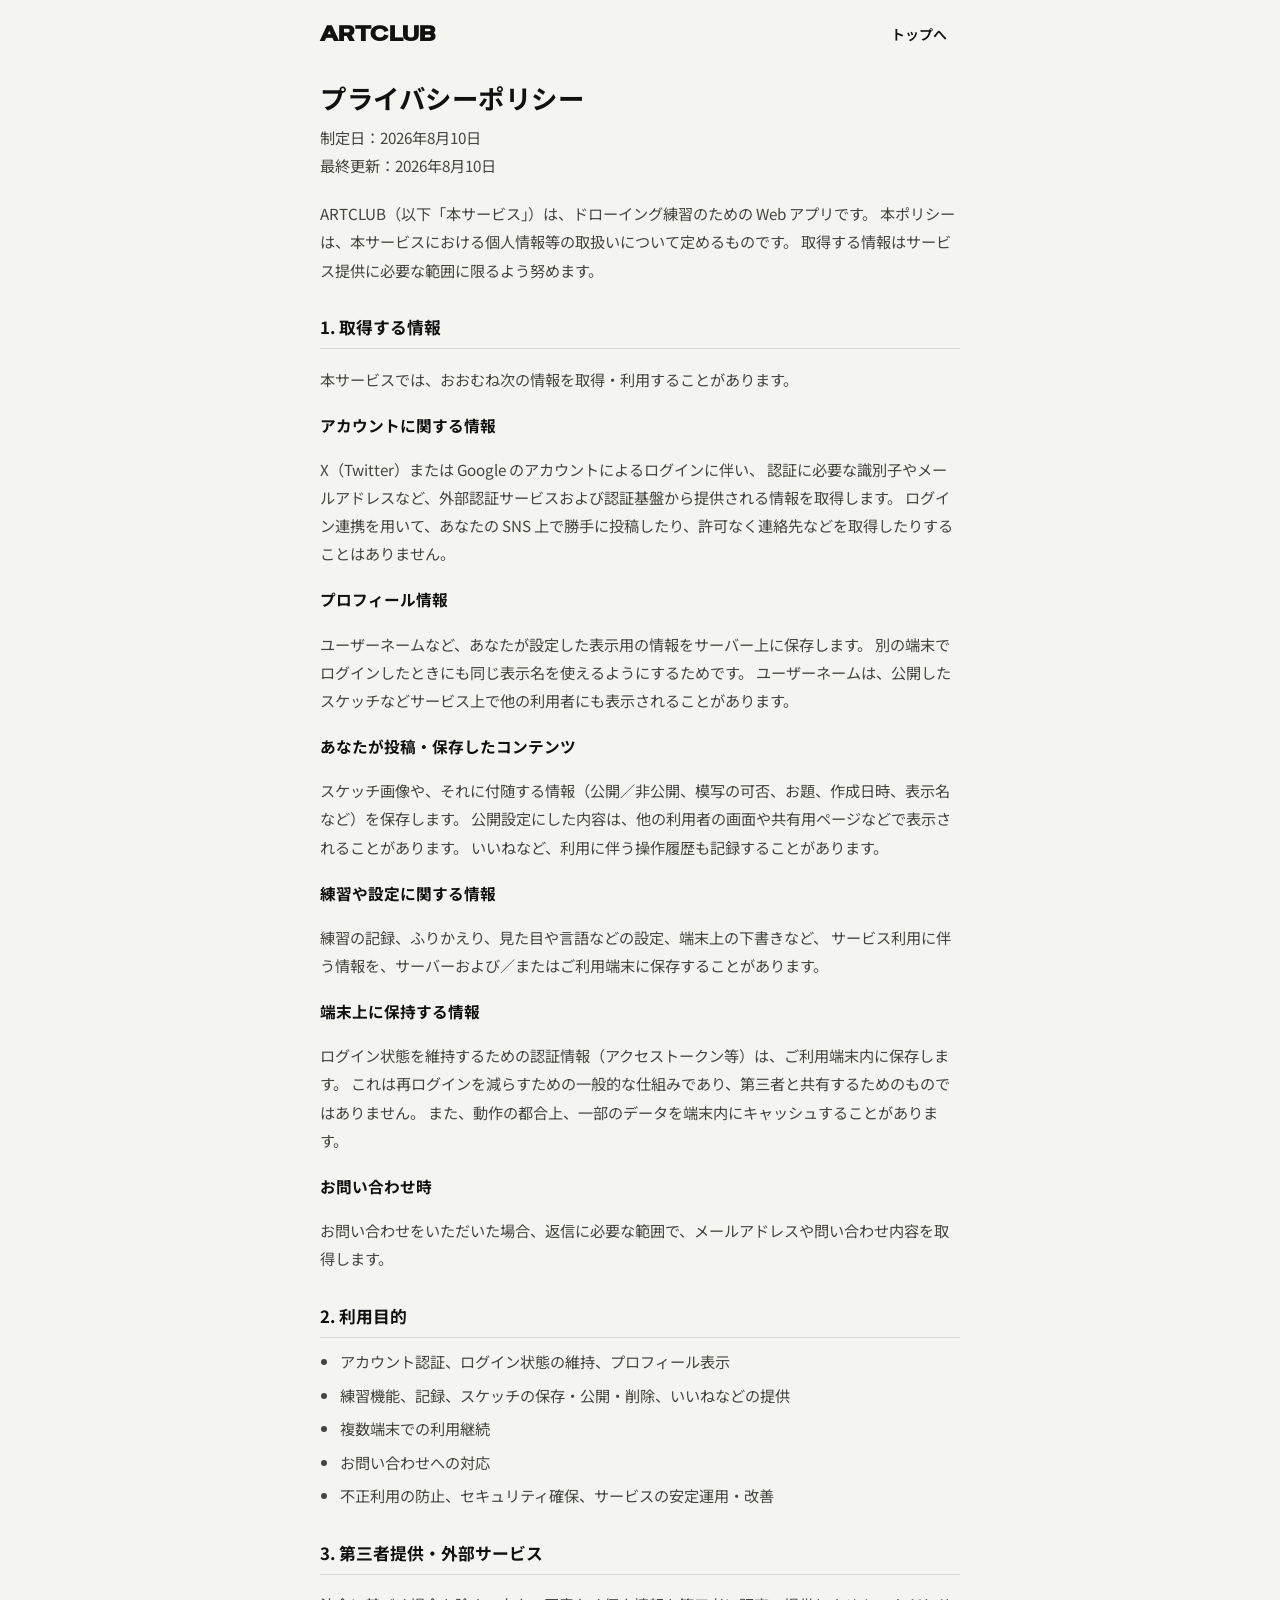
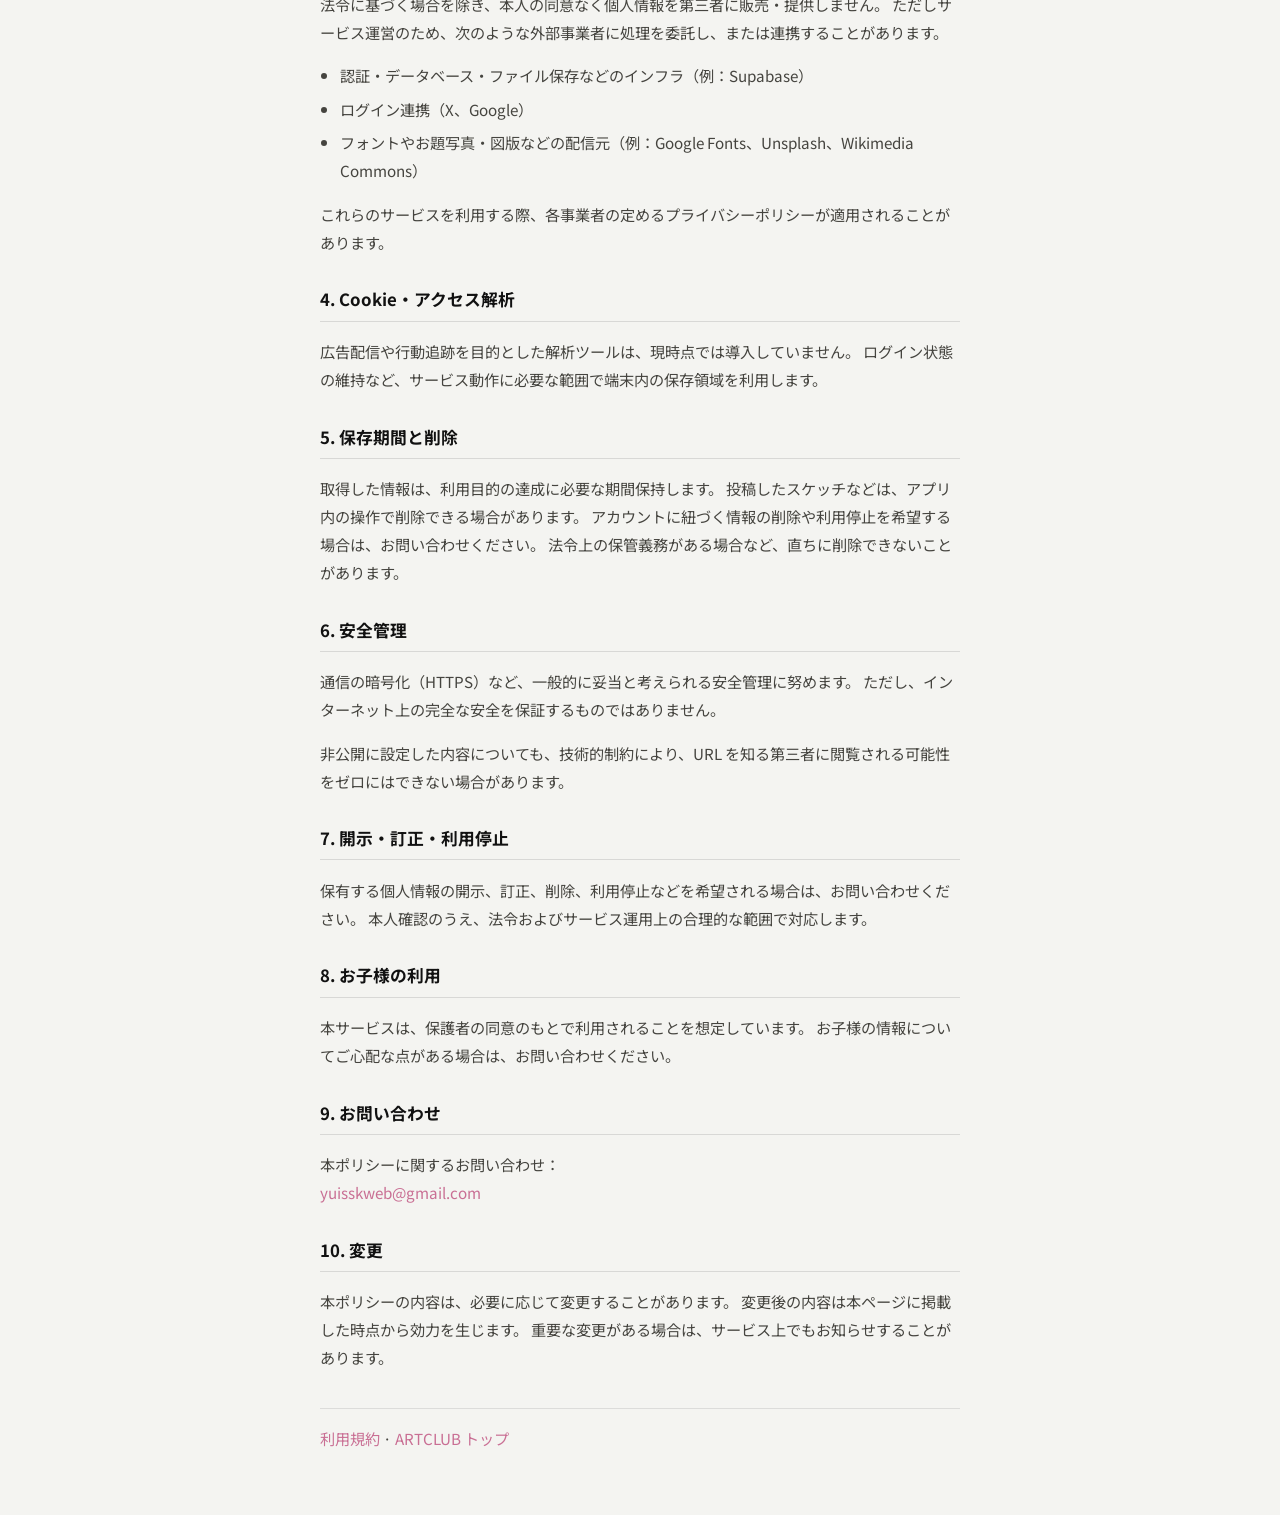
==== commit 18d0f41c: "Finish legal page body font (Noto Sans, not DotGothic) Co-authored-by: ssky1111 <ssky1111@users.nore" ====
--- a/privacy/index.html
+++ b/privacy/index.html
@@ -8,7 +8,7 @@
 <link rel="icon" href="../icons/icon.svg" type="image/svg+xml">
 <link rel="preconnect" href="https://fonts.googleapis.com">
 <link rel="preconnect" href="https://fonts.gstatic.com" crossorigin>
-<link rel="stylesheet" href="https://fonts.googleapis.com/css2?family=DotGothic16&family=Special+Gothic+Expanded+One&display=swap">
+<link rel="stylesheet" href="https://fonts.googleapis.com/css2?family=Special+Gothic+Expanded+One&family=Noto+Sans+JP:wght@400;700&display=swap">
 <link rel="stylesheet" href="../css/styles.css">
 </head>
 <body data-theme="light" class="legal-body">
--- a/css/styles.css
+++ b/css/styles.css
@@ -1990,12 +1990,15 @@
 }
 
 /* ---------- プライバシー／利用規約 ---------- */
+/* 本文はドット書体にせず、普通のゴシックで読ませる */
 .legal-body {
+  --font-legal: 'Noto Sans JP', 'Hiragino Sans', 'Hiragino Kaku Gothic ProN',
+                'Yu Gothic UI', 'Yu Gothic', 'Segoe UI', system-ui, sans-serif;
   min-height: 100dvh;
   margin: 0;
   background: var(--bg);
   color: var(--text);
-  font-family: var(--font-ja);
+  font-family: var(--font-legal);
   overflow-x: hidden;
 }
 .legal-body *,
@@ -2016,56 +2019,71 @@
   max-width: none;
 }
 .legal-body .brand-text {
+  font-family: var(--font-display);
   font-size: clamp(16px, 4.5vw, 20px);
   letter-spacing: 0.02em;
 }
 .legal-body .btn.small {
   flex-shrink: 0;
   white-space: nowrap;
+  font-family: var(--font-legal);
 }
 .legal {
   max-width: none;
   margin: 0;
   padding: 12px 0 0;
-  line-height: 1.75;
+  line-height: 1.85;
+  font-family: var(--font-legal);
 }
 .legal h1 {
-  font-family: var(--font-ja);
-  font-size: clamp(1.25rem, 5vw, 1.55rem);
+  font-family: var(--font-legal);
+  font-size: clamp(1.35rem, 5vw, 1.65rem);
   font-weight: 700;
-  letter-spacing: 0.04em;
-  line-height: 1.35;
+  letter-spacing: 0.02em;
+  line-height: 1.4;
   margin: 8px 0 6px;
   overflow-wrap: anywhere;
+  color: var(--text);
 }
 .legal h2 {
-  font-family: var(--font-ja);
-  font-size: 1.02rem;
-  margin: 1.6em 0 0.5em;
-  padding-bottom: 0.25em;
+  font-family: var(--font-legal);
+  font-size: 1.05rem;
+  font-weight: 700;
+  margin: 1.7em 0 0.55em;
+  padding-bottom: 0.3em;
   border-bottom: 1px solid color-mix(in srgb, var(--text) 12%, transparent);
+  color: var(--text);
 }
 .legal h3 {
-  font-family: var(--font-ja);
+  font-family: var(--font-legal);
+  font-size: 0.98rem;
+  font-weight: 700;
+  margin: 1.15em 0 0.4em;
+  color: var(--text);
+}
+.legal p, .legal li {
+  font-family: var(--font-legal);
   font-size: 0.95rem;
-  margin: 1.1em 0 0.35em;
-  color: var(--text-soft);
-}
-.legal p, .legal li {
-  font-size: 0.92rem;
+  font-weight: 400;
   color: var(--text-soft);
   overflow-wrap: anywhere;
 }
-.legal ul { padding-left: 1.2em; margin: 0.4em 0 0.8em; }
-.legal li { margin: 0.25em 0; }
+.legal ul { padding-left: 1.25em; margin: 0.45em 0 0.9em; }
+.legal li { margin: 0.35em 0; }
 .legal a { color: var(--brand-ink); text-decoration: none; }
 .legal a:hover { text-decoration: underline; }
-.legal-date { font-size: 0.82rem; color: var(--muted); margin: 0 0 1.2em; }
+.legal-date {
+  font-family: var(--font-legal);
+  font-size: 0.84rem;
+  color: var(--muted);
+  margin: 0 0 1.3em;
+}
 .legal-nav {
   margin-top: 2.4em;
   padding-top: 1em;
   border-top: 1px solid color-mix(in srgb, var(--text) 10%, transparent);
-  font-size: 0.88rem;
+  font-size: 0.9rem;
+  font-family: var(--font-legal);
 }
 .legal-links {
   display: flex;
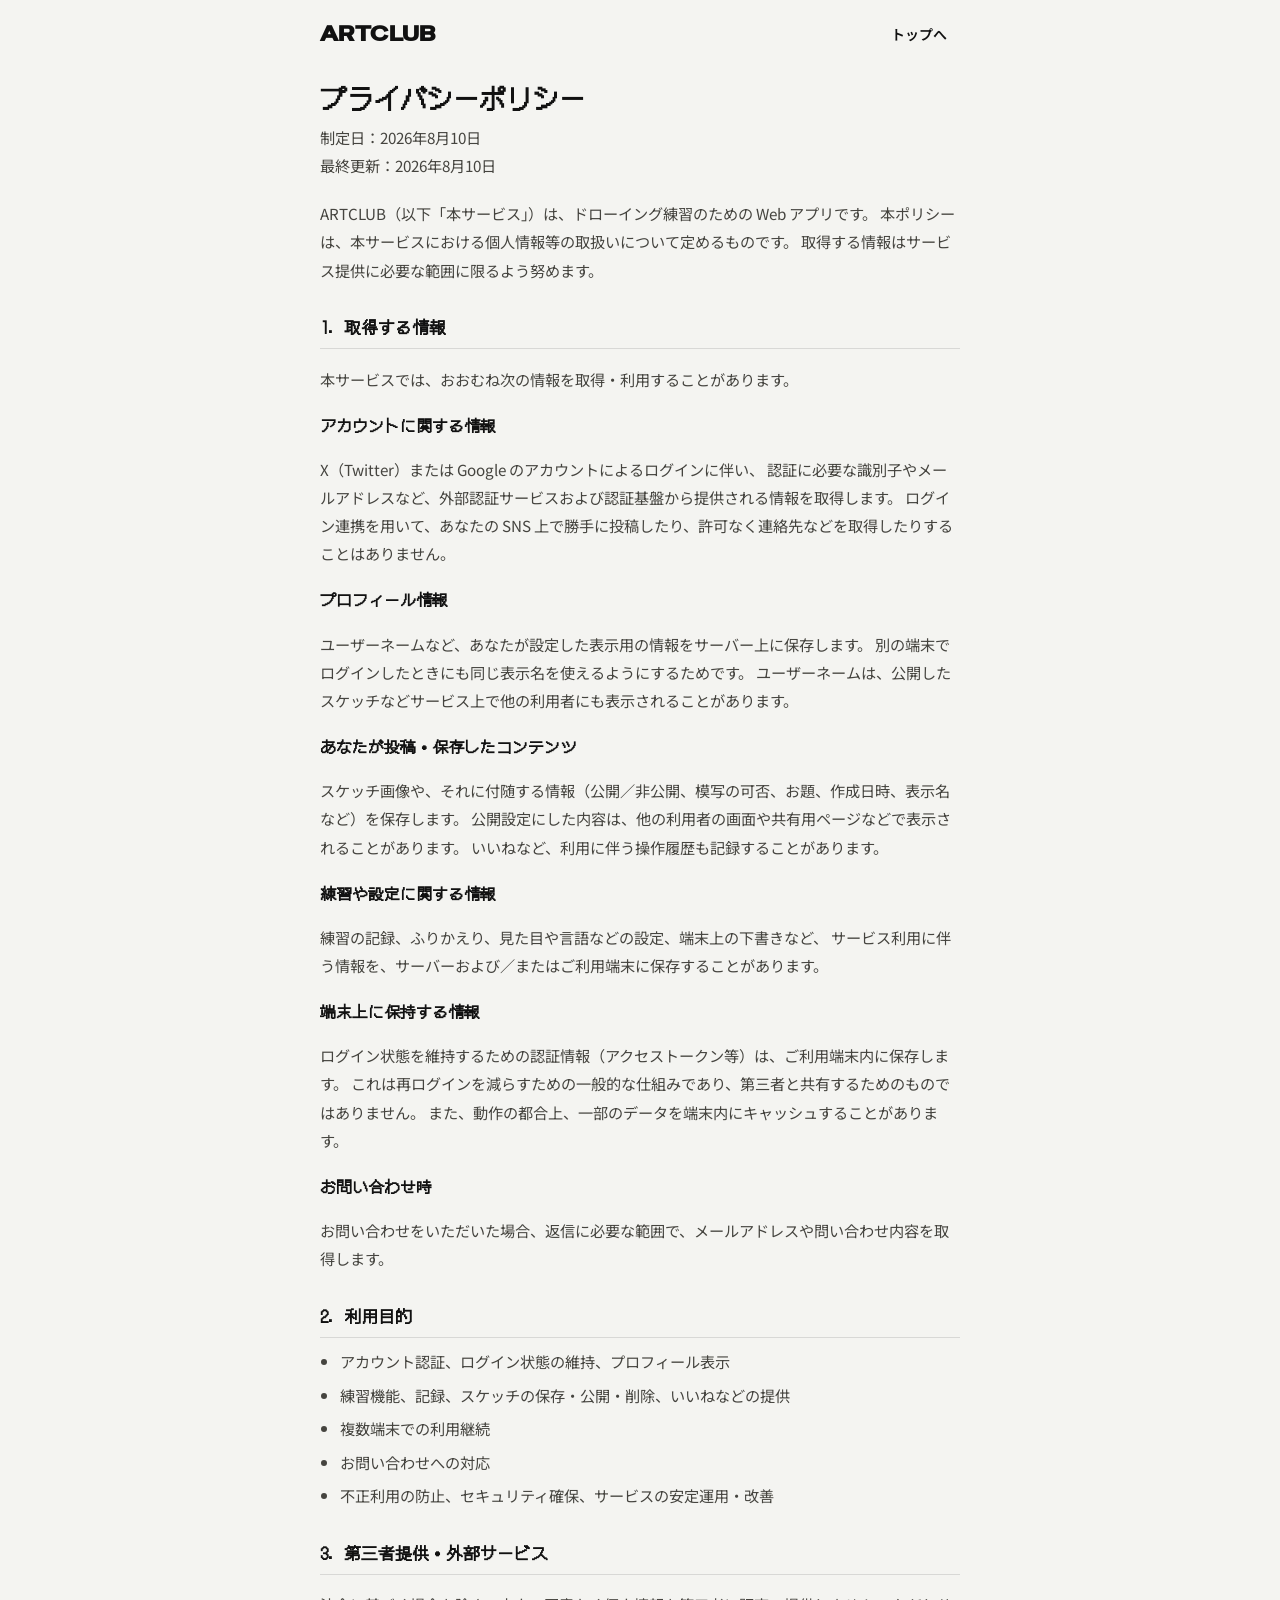
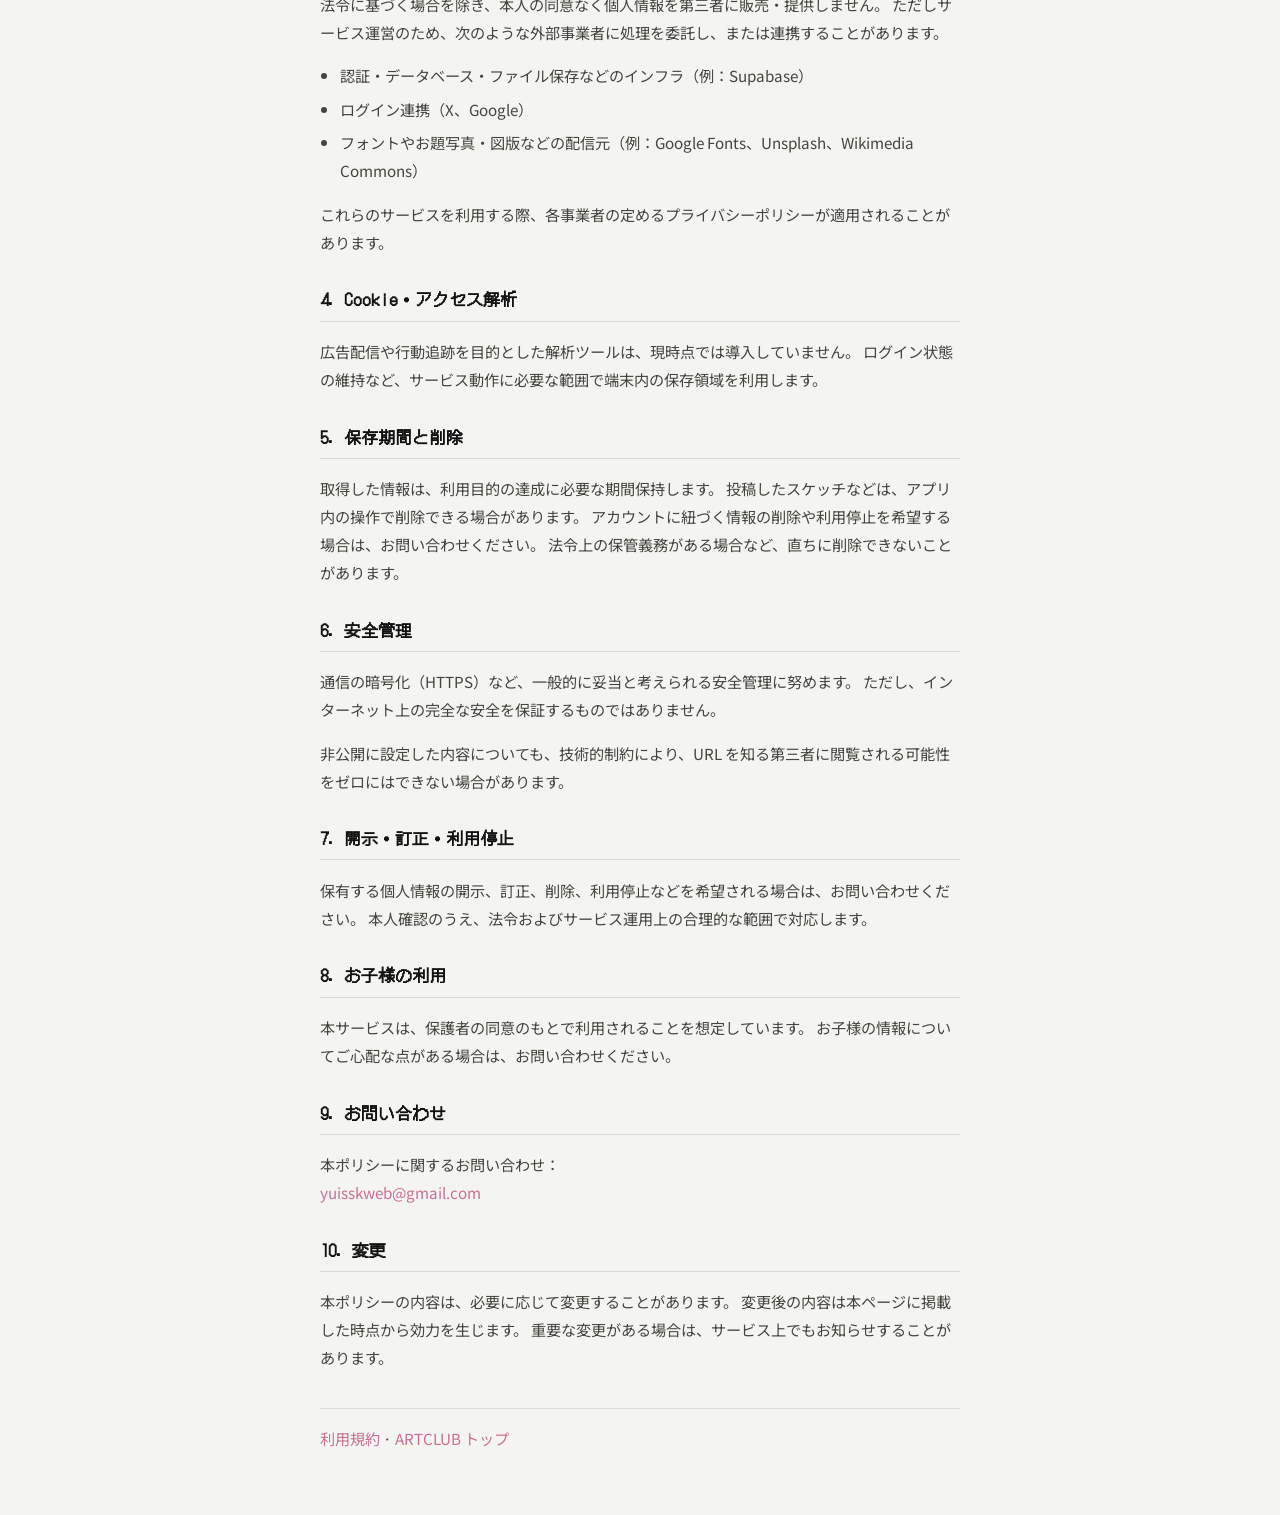
==== commit dd202e0b: "見出しだけドット書体、本文は普通のゴシックに（BUILD 140） - 本文を Noto Sans JP 系（--font-body）に統一 - 日本語の h1–h3・セクション見出し・タブ等は Do" ====
--- a/privacy/index.html
+++ b/privacy/index.html
@@ -5,10 +5,11 @@
 <meta name="viewport" content="width=device-width, initial-scale=1, viewport-fit=cover">
 <meta name="theme-color" content="#f7f7f5">
 <title>プライバシーポリシー — ARTCLUB</title>
+<link rel="icon" href="../icons/favicon-32.png" type="image/png" sizes="32x32">
 <link rel="icon" href="../icons/icon.svg" type="image/svg+xml">
 <link rel="preconnect" href="https://fonts.googleapis.com">
 <link rel="preconnect" href="https://fonts.gstatic.com" crossorigin>
-<link rel="stylesheet" href="https://fonts.googleapis.com/css2?family=Special+Gothic+Expanded+One&family=Noto+Sans+JP:wght@400;700&display=swap">
+<link rel="stylesheet" href="https://fonts.googleapis.com/css2?family=DotGothic16&family=Special+Gothic+Expanded+One&family=Noto+Sans+JP:wght@400;700&display=swap">
 <link rel="stylesheet" href="../css/styles.css">
 </head>
 <body data-theme="light" class="legal-body">
--- a/css/styles.css
+++ b/css/styles.css
@@ -39,6 +39,8 @@
   --font-display: 'Special Gothic Expanded One', 'Arial Black', 'Helvetica Neue',
                   'Hiragino Maru Gothic ProN', 'Yu Gothic UI', system-ui, sans-serif;
   --font-ja: 'DotGothic16', 'Hiragino Sans', 'Noto Sans JP', system-ui, sans-serif;
+  --font-body: 'Noto Sans JP', 'Hiragino Sans', 'Hiragino Kaku Gothic ProN',
+               'Yu Gothic UI', 'Yu Gothic', system-ui, sans-serif;
 }
 
 /* 夜用。同じ設計のまま地と文字を入れ替える */
@@ -320,32 +322,74 @@
   padding: 0;
   background-color: var(--bg);
   color: var(--text);
-  font-family: 'DotGothic16', -apple-system, BlinkMacSystemFont, "Hiragino Sans", "Noto Sans JP", "Yu Gothic UI", sans-serif;
+  font-family: var(--font-body);
   font-size: 16px;
   line-height: 1.6;
   -webkit-font-smoothing: antialiased;
-  overscroll-behavior-y: contain;
-}
-
-body.in-session { overflow: hidden; }
+  overscroll-behavior-y: auto;
+}
+
+/*
+ * 練習中だけスクロール止める。in-session クラスは残留することがあるので
+ * data-screen で判定する（showScreen が毎回セットする）。
+ */
+body[data-screen='session'],
+html[data-screen='session'] {
+  overflow: hidden !important;
+  height: 100%;
+}
+
+body:not([data-screen='session']),
+html:not([data-screen='session']) {
+  overflow-y: auto !important;
+  -webkit-overflow-scrolling: touch;
+  height: auto;
+  min-height: 100%;
+}
+
+/* 練習画面以外では fixed ステージを完全に無効化 */
+body:not([data-screen='session']) #screen-session {
+  display: none !important;
+  pointer-events: none !important;
+  visibility: hidden !important;
+}
+
+.sheet[hidden],
+.confirm-dialog[hidden],
+.lightbox[hidden],
+.feedback-bubble[hidden] {
+  pointer-events: none !important;
+}
 
 .filter-defs { position: absolute; width: 0; height: 0; }
 
 a { color: var(--accent); text-decoration: none; }
-a:hover { text-decoration: none; }
+a:hover,
+a:focus,
+a:active { color: var(--accent); text-decoration: none; }
 
 .muted { color: var(--muted); }
-.small { font-size: 13px; font-family: -apple-system, BlinkMacSystemFont, "Hiragino Sans", "Noto Sans JP", "Yu Gothic UI", sans-serif; }
+.small { font-size: 13px; font-family: var(--font-body); }
 .label { font-size: 12px; letter-spacing: .08em; color: var(--muted); text-transform: uppercase; }
 
+/* 日本語 UI: 見出しだけドット書体、本文は --font-body を継承 */
+html:lang(ja) h1,
 html:lang(ja) h2,
+html:lang(ja) h3,
 html:lang(ja) .bridge-card h2,
 html:lang(ja) .sheet-inner h2,
+html:lang(ja) .section-head h2,
+html:lang(ja) .week-review-title,
+html:lang(ja) .focus-title,
+html:lang(ja) .feedback-bubble-title,
+html:lang(ja) .feedback-tab,
 html:lang(ja) .btn.big,
 html:lang(ja) .menu-title,
 html:lang(ja) .drill-name,
 html:lang(ja) .bridge-meta,
-html:lang(ja) .chip { font-family: var(--font-ja); }
+html:lang(ja) .chip,
+html:lang(ja) .tabbar button,
+html:lang(ja) .atelier-tabs button { font-family: var(--font-ja); }
 
 /* ---------- 画面 ---------- */
 
@@ -384,15 +428,6 @@
 .streak-num { font-size: 44px; font-weight: 700; line-height: 1; }
 .streak-unit { color: var(--muted); }
 .streak-label { font-size: 11px; color: var(--muted); }
-.streak-sub { display: flex; align-items: center; gap: 10px; flex-wrap: wrap; margin-top: 8px; font-size: 13px; }
-
-.pill {
-  border: 1px solid var(--line); border-radius: 999px; padding: 2px 10px;
-  font-size: 12px; color: var(--muted);
-}
-.pill { background: var(--surface-2); }
-.pill.done { color: #fff; background: var(--brand-ink); font-weight: 700; }
-
 .streak-dots { display: flex; gap: 4px; margin-top: 12px; }
 .dot { width: 100%; height: 6px; border-radius: 3px; background: var(--surface-2); }
 .dot.on { background: var(--brand); }
@@ -819,9 +854,27 @@
   display: flex; align-items: center; justify-content: center;
   background: var(--good); color: #fff; font-size: 12px; font-weight: 700;
 }
+.pending-badge {
+  display: flex; align-items: center; gap: 6px;
+  font-size: 13px; font-weight: 700; color: var(--muted);
+}
+.pending-badge .pending-check {
+  width: 20px; height: 20px; border-radius: 50%; flex: none;
+  display: flex; align-items: center; justify-content: center;
+  background: var(--surface-2);
+  color: var(--muted);
+  border: 1.5px solid color-mix(in srgb, var(--muted) 40%, transparent);
+  font-size: 11px; font-weight: 700;
+  opacity: .85;
+}
 .primary-card .menu-title.big { color: var(--text); }
 .primary-card .menu-title.big { font-size: 32px; font-weight: 900; line-height: 1.2; font-family: var(--font-display); letter-spacing: .04em; }
-.primary-card .menu-sub { color: var(--text-soft); font-size: 14px; }
+.primary-card .menu-sub { color: var(--text-soft); font-size: 14px; margin: 6px 0 0; }
+
+/* 今日の DAILY がまだのとき */
+.primary-card.daily-pending {
+  box-shadow: 0 0 0 2px color-mix(in srgb, var(--brand) 40%, transparent);
+}
 
 .menu-card.slim {
   display: flex; align-items: baseline; justify-content: space-between; gap: 10px;
@@ -1212,20 +1265,11 @@
 .tl-desc { margin: -4px 0 8px; }
 .tl-feed { display: flex; flex-direction: column; }
 .tl-post {
-  display: grid;
-  grid-template-columns: 40px 1fr;
-  gap: 10px;
+  display: block;
   padding: 14px var(--pad);
   border-top: 1px solid var(--line);
 }
 .tl-post:first-child { border-top: 1px solid var(--line); }
-.tl-avatar {
-  width: 40px; height: 40px; border-radius: 50%;
-  display: flex; align-items: center; justify-content: center;
-  background: color-mix(in srgb, var(--brand) 28%, var(--surface-2));
-  color: var(--brand-ink); font-weight: 800; font-size: 15px;
-  font-family: var(--font-display);
-}
 .tl-main { min-width: 0; }
 .tl-meta {
   display: flex; align-items: baseline; flex-wrap: wrap; gap: 4px 6px;
@@ -1268,6 +1312,12 @@
 .radios { display: flex; flex-direction: column; gap: 10px; }
 .radios label, .switch { display: flex; align-items: center; gap: 10px; font-size: 14px; cursor: pointer; }
 .switch { margin: 10px 0; }
+
+/* スマホでは音を鳴らさないので、関連する設定も隠す */
+@media (pointer: coarse) and (hover: none) {
+  .switch:has(#opt-sound),
+  .switch:has(#opt-sfx) { display: none; }
+}
 .subcard { margin-top: 14px; padding-top: 14px; border-top: 1px solid var(--line); }
 
 .theory-item { padding: 10px 0; border-bottom: 1px solid var(--line); }
@@ -1378,7 +1428,7 @@
 body[data-screen='log'] #screen-log { padding-bottom: 90px; }
 
 .tabbar button {
-  font: inherit; font-size: 15px; font-weight: 700; font-family: var(--font-display);
+  font: inherit; font-size: 15px; font-weight: 700; font-family: var(--font-ja);
   border: none; background: transparent; color: var(--muted);
   padding: 9px 18px; border-radius: 999px; cursor: pointer;
   white-space: nowrap;
@@ -1444,7 +1494,14 @@
   color: inherit;
   cursor: pointer;
 }
-.brand-link:hover .brand-text { color: var(--brand-ink); }
+.brand-link:hover,
+.brand-link:focus,
+.brand-link:active,
+.brand-link:hover .brand-text,
+.brand-link:focus .brand-text,
+.brand-link:active .brand-text {
+  color: inherit;
+}
 .brand-text {
   font-family: var(--font-display);
   font-size: 24px; font-weight: 600; letter-spacing: .03em;
@@ -1466,6 +1523,15 @@
   padding: 0;
   font-family: inherit;
   line-height: 1.2;
+}
+
+@media (max-width: 520px) {
+  .brand { font-size: 19px; }
+  .brand.plain { font-size: 18px; }
+  .brand-text { font-size: 20px; }
+  .work-brand .brand-text { font-size: 17px; }
+  .atelier-brand .brand-text { font-size: 18px; }
+  .beta { font-size: 9px; }
 }
 .lang-btn {
   font: inherit; font-size: 12px; font-weight: 800; letter-spacing: .06em; cursor: pointer;
@@ -1609,11 +1675,6 @@
   font: inherit; font-size: 12px; font-weight: 800; letter-spacing: .06em;
 }
 .auth-btn:hover { background: var(--surface-2); }
-.auth-avatar-wrap { display: flex; }
-.auth-avatar {
-  width: 26px; height: 26px; border-radius: 50%; object-fit: cover;
-  border: 2px solid var(--brand);
-}
 .auth-login-label { white-space: nowrap; }
 
 .auth-sheet-inner { text-align: center; }
@@ -1649,9 +1710,6 @@
   display: flex; align-items: center; gap: 12px;
   justify-content: center; margin-bottom: 16px;
 }
-.auth-info-avatar {
-  width: 44px; height: 44px; border-radius: 50%; object-fit: cover;
-}
 .auth-info-name { font-weight: 700; font-size: 16px; }
 
 /* ---------- ギャラリー ---------- */
@@ -1708,6 +1766,11 @@
   align-items: center;
   gap: 8px;
 }
+.work-topbar #work-back {
+  background: transparent;
+  border-radius: 0;
+}
+.work-topbar #work-back:hover { background: transparent; }
 .work-brand {
   margin: 0;
   min-width: 0;
@@ -1820,11 +1883,15 @@
 
 .atelier-topbar {
   display: grid;
-  grid-template-columns: 40px 1fr 40px;
+  grid-template-columns: minmax(40px, auto) minmax(0, 1fr) auto;
   align-items: center;
   gap: 8px;
 }
 .atelier-topbar-spacer { width: 40px; height: 40px; }
+.atelier-auth-actions {
+  justify-content: flex-end;
+  flex-wrap: wrap;
+}
 .atelier-brand {
   margin: 0;
   justify-content: center;
@@ -1874,11 +1941,6 @@
 .atelier-lead { margin: 0 0 10px; padding: 0 2px; }
 .atelier-panel { margin-bottom: 8px; }
 .atelier-prompt-list { display: flex; flex-direction: column; gap: 14px; }
-.atelier-prompt-more {
-  display: block;
-  width: 100%;
-  margin: 4px 0 8px;
-}
 .atelier-prompt-card {
   background: var(--surface);
   border: 1px solid var(--line);
@@ -1990,10 +2052,9 @@
 }
 
 /* ---------- プライバシー／利用規約 ---------- */
-/* 本文はドット書体にせず、普通のゴシックで読ませる */
+/* 見出しはドット、本文は普通のゴシック */
 .legal-body {
-  --font-legal: 'Noto Sans JP', 'Hiragino Sans', 'Hiragino Kaku Gothic ProN',
-                'Yu Gothic UI', 'Yu Gothic', 'Segoe UI', system-ui, sans-serif;
+  --font-legal: var(--font-body);
   min-height: 100dvh;
   margin: 0;
   background: var(--bg);
@@ -2036,7 +2097,7 @@
   font-family: var(--font-legal);
 }
 .legal h1 {
-  font-family: var(--font-legal);
+  font-family: var(--font-ja);
   font-size: clamp(1.35rem, 5vw, 1.65rem);
   font-weight: 700;
   letter-spacing: 0.02em;
@@ -2046,7 +2107,7 @@
   color: var(--text);
 }
 .legal h2 {
-  font-family: var(--font-legal);
+  font-family: var(--font-ja);
   font-size: 1.05rem;
   font-weight: 700;
   margin: 1.7em 0 0.55em;
@@ -2055,7 +2116,7 @@
   color: var(--text);
 }
 .legal h3 {
-  font-family: var(--font-legal);
+  font-family: var(--font-ja);
   font-size: 0.98rem;
   font-weight: 700;
   margin: 1.15em 0 0.4em;
@@ -2117,3 +2178,114 @@
   background: #fff;
   border: 1px solid var(--line);
 }
+
+/* ---------- フィードバック（右端タブ + 吹き出し） ---------- */
+
+/*
+ * 全面シートにしない。タブの左から小さな吹き出しが出るだけ。
+ * 背面は触らないのでスクロールもそのまま。
+ */
+.feedback-bubble {
+  position: fixed;
+  z-index: 64;
+  right: 42px;
+  top: 42%;
+  transform: translateY(-50%);
+  width: min(272px, calc(100vw - 56px));
+  pointer-events: none;
+}
+.feedback-bubble[hidden] {
+  display: none !important;
+  pointer-events: none !important;
+}
+.feedback-bubble-inner {
+  pointer-events: auto;
+  position: relative;
+  background: var(--surface);
+  border: 1px solid color-mix(in srgb, var(--text) 12%, transparent);
+  border-radius: 16px;
+  padding: 14px 14px 12px;
+  box-shadow: 0 8px 28px color-mix(in srgb, #000 14%, transparent);
+  animation: feedback-bubble-in .24s cubic-bezier(.2, .9, .3, 1);
+}
+.feedback-bubble-inner::after {
+  content: '';
+  position: absolute;
+  right: -7px;
+  top: 50%;
+  width: 14px;
+  height: 14px;
+  background: var(--surface);
+  border-right: 1px solid color-mix(in srgb, var(--text) 12%, transparent);
+  border-top: 1px solid color-mix(in srgb, var(--text) 12%, transparent);
+  transform: translateY(-50%) rotate(45deg);
+  box-shadow: 4px -2px 8px color-mix(in srgb, #000 6%, transparent);
+}
+@keyframes feedback-bubble-in {
+  from { transform: translateX(16px); opacity: 0; }
+  to { transform: none; opacity: 1; }
+}
+.feedback-bubble-title {
+  margin: 0 28px 4px 0;
+  font-size: 15px;
+  font-weight: 700;
+}
+.feedback-bubble-note {
+  margin: 0 0 10px;
+  font-size: 12px;
+  line-height: 1.45;
+}
+.feedback-close {
+  position: absolute;
+  top: 6px;
+  right: 4px;
+}
+.feedback-message {
+  resize: vertical;
+  min-height: 88px;
+  max-height: 40vh;
+  margin-bottom: 10px;
+  font-size: 14px;
+}
+#feedback-send {
+  width: 100%;
+  padding: 11px 14px;
+  font-size: 15px;
+}
+body[data-screen='session'] .feedback-bubble,
+body[data-screen='review'] .feedback-bubble,
+body[data-screen='session'] .feedback-tab,
+body[data-screen='review'] .feedback-tab {
+  display: none !important;
+}
+
+.feedback-tab {
+  position: fixed;
+  right: 0;
+  top: 42%;
+  z-index: 66;
+  writing-mode: vertical-rl;
+  text-orientation: mixed;
+  letter-spacing: .12em;
+  font: inherit;
+  font-size: 12px;
+  font-weight: 700;
+  color: var(--text);
+  background: var(--surface);
+  border: 1px solid color-mix(in srgb, var(--text) 12%, transparent);
+  border-right: none;
+  border-radius: 12px 0 0 12px;
+  padding: 14px 8px;
+  cursor: pointer;
+  box-shadow: -2px 2px 10px color-mix(in srgb, #000 8%, transparent);
+  transform: translateX(4px);
+  transition: transform .18s ease, background .15s ease;
+}
+.feedback-tab:hover,
+.feedback-tab:focus-visible,
+.feedback-tab.is-open {
+  transform: translateX(0);
+  background: var(--surface-2);
+  outline: none;
+}
+.feedback-tab-label { display: inline-block; }
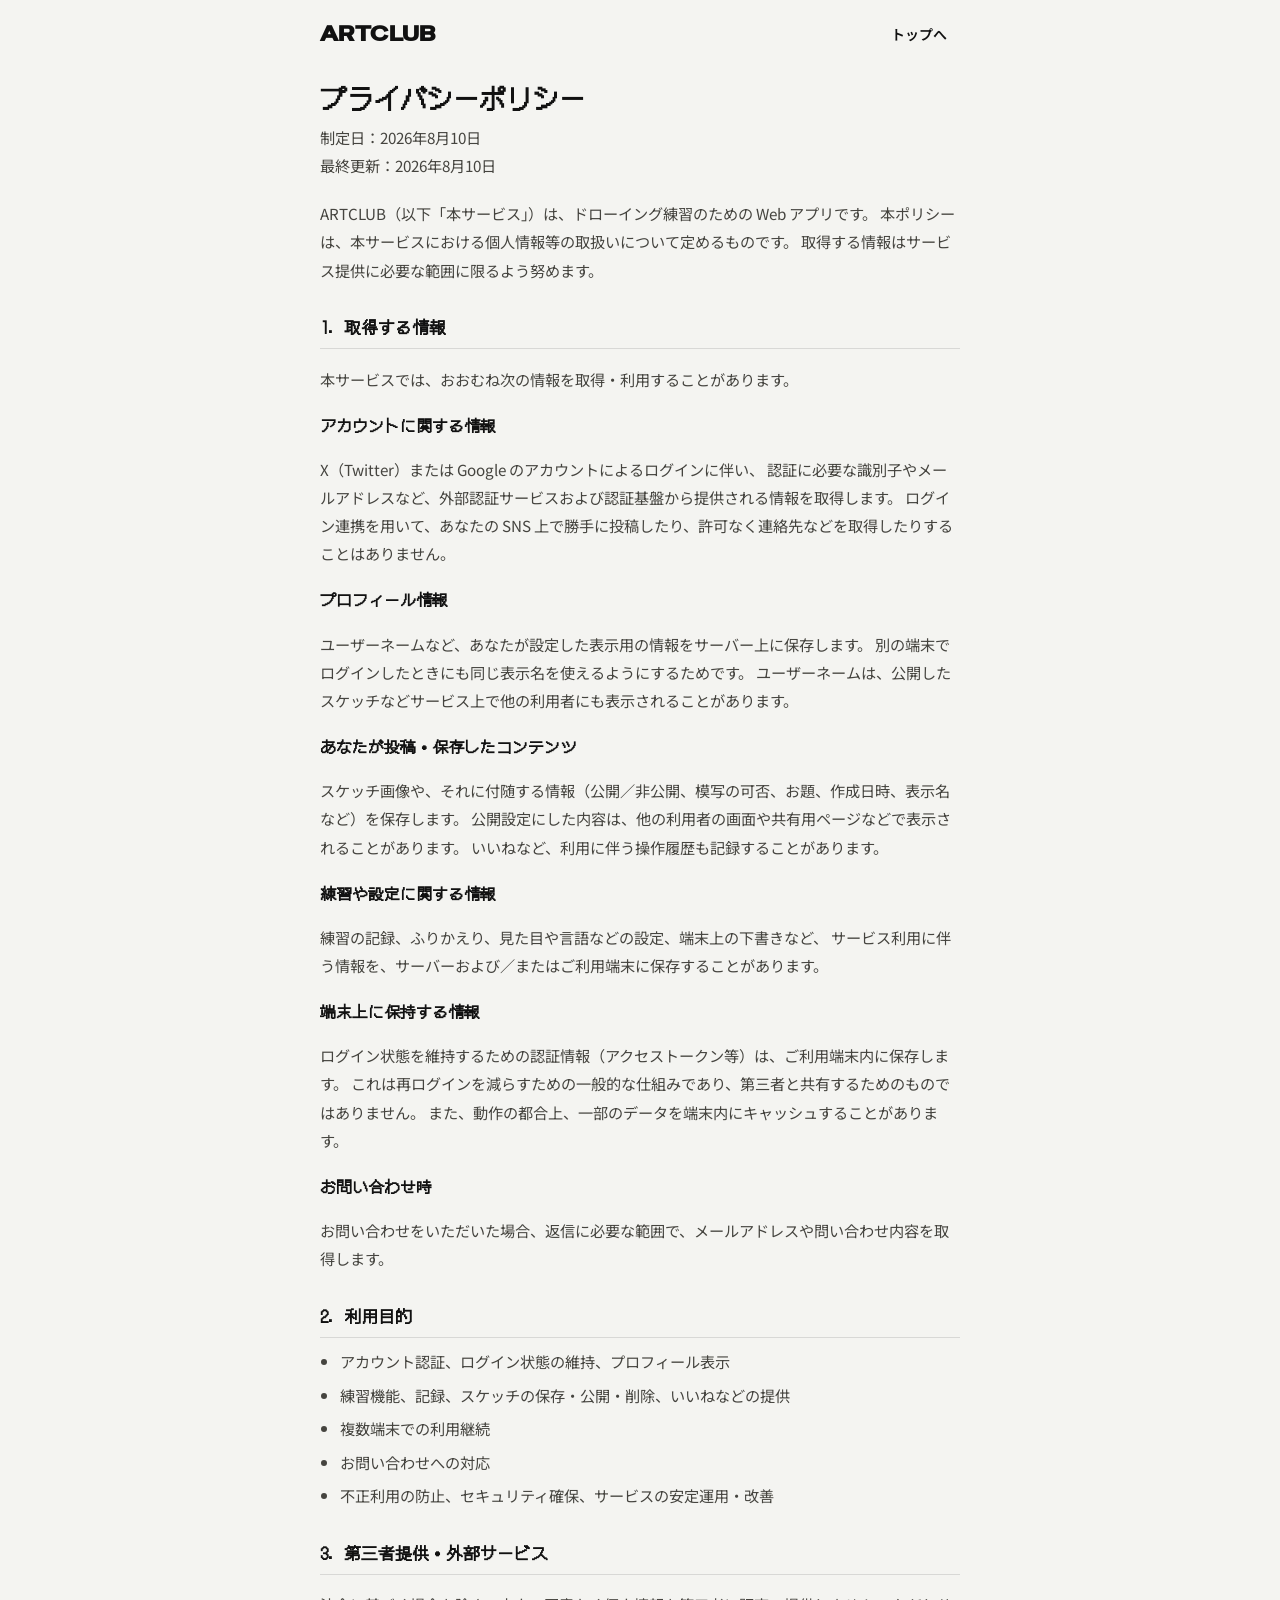
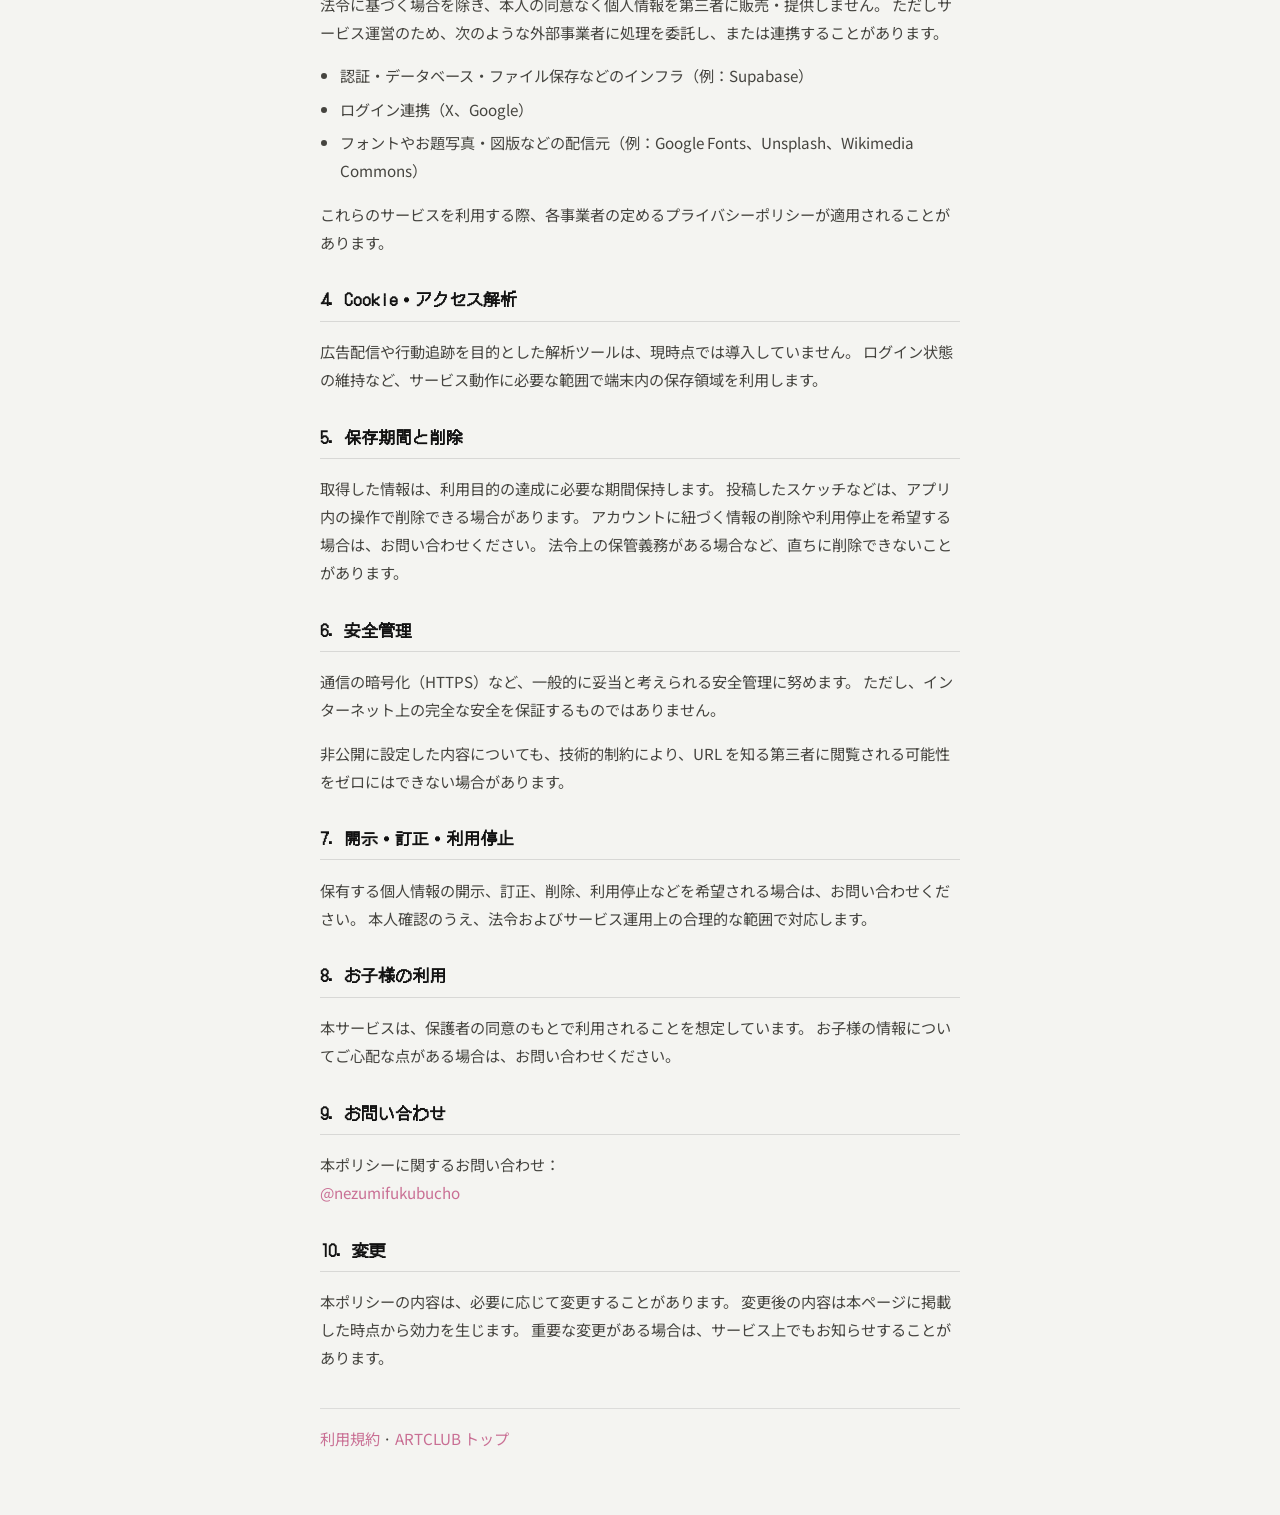
==== commit dd41d55b: "規約・プライバシーの連絡先を X @nezumifukubucho に変更（BUILD 185） Co-authored-by: ssky1111 <ssky1111@users.noreply.gi" ====
--- a/privacy/index.html
+++ b/privacy/index.html
@@ -134,7 +134,7 @@
     <h2>9. お問い合わせ</h2>
     <p>
       本ポリシーに関するお問い合わせ：<br>
-      <a href="mailto:yuisskweb@gmail.com">yuisskweb@gmail.com</a>
+      <a href="https://x.com/nezumifukubucho" target="_blank" rel="noopener noreferrer">@nezumifukubucho</a>
     </p>
 
     <h2>10. 変更</h2>
--- a/css/styles.css
+++ b/css/styles.css
@@ -31,6 +31,9 @@
   --sun: #ffcc3d;
   --good: #4aa80c;            /* 「できた」の緑。塗りの黄緑と同系で、白地でも読める */
   --danger: #f2544b;
+  --like: #ff6b81;            /* いいね（全体統一） */
+  --like-on: #f03d5a;
+  --like-soft: color-mix(in srgb, var(--like) 18%, transparent);
   --radius: 22px;
   --radius-sm: 14px;
   --pad: 18px;
@@ -301,9 +304,14 @@
 body[data-skin='pastel-rpg'] .brand {
   color: var(--brand-ink);
 }
-#screen-review .brand {
+.review-page-title {
+  margin: 0 0 14px;
+  font-size: 23px;
+  font-family: var(--font-display);
+  font-weight: 800;
   color: var(--brand-ink);
 }
+.screen-page-title { margin: 0 0 14px; }
 body[data-skin='pastel-rpg'] .week-col.on .week-box {
   color: #fff;
 }
@@ -400,10 +408,10 @@
 .screen.center.is-active { display: flex; align-items: center; justify-content: center; min-height: 100dvh; }
 
 .topbar {
-  display: flex; align-items: center; justify-content: space-between;
+  display: flex; align-items: center; justify-content: flex-start;
   gap: 8px; margin-bottom: 18px;
 }
-.topbar-actions { display: flex; gap: 6px; }
+.topbar-actions { display: flex; gap: 6px; margin-left: auto; flex-shrink: 0; }
 .brand {
   font-size: 23px; margin: 0; letter-spacing: .03em;
   font-family: var(--font-display); font-weight: 800; color: var(--text);
@@ -420,6 +428,59 @@
   box-shadow: var(--lift);
   padding: var(--pad);
   margin-bottom: 14px;
+}
+
+/* ---------- サイト入室ゲート（閉じられないダイアログ） ---------- */
+
+.site-gate-dialog {
+  z-index: 10000 !important;
+  background: rgba(30, 20, 25, .55);
+  pointer-events: auto !important;
+}
+html[data-site-unlocked] .site-gate-dialog,
+.site-gate-dialog[hidden] {
+  display: none !important;
+  pointer-events: none !important;
+}
+.site-gate-inner {
+  display: flex;
+  flex-direction: column;
+  gap: 12px;
+  text-align: center;
+  pointer-events: auto;
+  position: relative;
+  z-index: 1;
+}
+.site-gate-brand {
+  font-family: var(--font-display);
+  font-size: 22px;
+  letter-spacing: .04em;
+  color: var(--brand-ink);
+}
+.site-gate-inner .confirm-dialog-msg {
+  margin: 0;
+  color: var(--muted);
+  font-size: 13px;
+}
+.site-gate-input { text-align: center; }
+.site-gate-msg { min-height: 1.2em; margin: 0; }
+.site-gate-msg.is-error {
+  color: var(--danger);
+  font-weight: 700;
+}
+.site-gate-dialog.is-shake .site-gate-inner {
+  animation: site-gate-shake .35s ease;
+}
+@keyframes site-gate-shake {
+  0%, 100% { transform: translateX(0); }
+  25% { transform: translateX(-6px); }
+  50% { transform: translateX(6px); }
+  75% { transform: translateX(-4px); }
+}
+.site-gate-inner .confirm-dialog-actions { justify-content: stretch; }
+.site-gate-inner .confirm-dialog-btn.ok {
+  width: 100%;
+  padding: 12px 20px;
 }
 
 /* ---------- ホーム ---------- */
@@ -669,6 +730,33 @@
   font-size: 17px; font-weight: 700; font-family: var(--font-ja);
   color: var(--text-soft); margin: 0; line-height: 1.7;
 }
+.hint-list,
+.menu-hints,
+.bridge-hints {
+  list-style: disc;
+  margin: 0;
+  padding: 0 0 0 1.35em;
+  text-align: left;
+  font-family: var(--font-body);
+  font-weight: 400;
+  font-size: 15px;
+  line-height: 1.6;
+  color: var(--text-soft);
+}
+.bridge-cue .hint-list,
+.bridge-cue .bridge-hints {
+  display: inline-block;
+}
+.hint-list li,
+.menu-hints li,
+.bridge-hints li {
+  margin: 0.25em 0;
+  padding-left: 0.15em;
+  font-weight: 400;
+}
+.menu-sub .menu-hints {
+  font-size: 13px;
+}
 .bridge-meta { margin-bottom: 6px; font-size: 22px; font-weight: 800; font-family: var(--font-ja); color: var(--text); }
 
 /* ---------- ふりかえり ---------- */
@@ -730,13 +818,15 @@
 .drawing-strip-vertical .strip-shot {
   flex-direction: column;
   align-items: stretch;
-  gap: 8px;
+  gap: 10px;
 }
 .drawing-strip-vertical .strip-item {
   width: 100%;
   flex: 0 0 auto;
   min-height: 120px;
-  padding: 6px;
+  padding: 8px;
+  border: 2px solid color-mix(in srgb, var(--text) 16%, var(--line));
+  background: #fff;
 }
 .drawing-strip-vertical .strip-item img {
   max-height: 180px;
@@ -744,21 +834,41 @@
 .strip-shot-controls {
   display: flex;
   flex-direction: row;
+  flex-wrap: wrap;
   align-items: center;
-  gap: 8px;
-  flex: 1;
+  justify-content: center;
+  gap: 14px 20px;
+  width: 100%;
   min-width: 0;
   margin-top: 0;
+  padding: 2px 4px 0;
+}
+.drawing-strip-vertical .strip-shot-controls {
+  flex-direction: column;
+  align-items: center;
+  gap: 10px;
+  padding-top: 4px;
+}
+.strip-control-group {
+  display: flex;
+  align-items: center;
+  justify-content: center;
+  min-width: 0;
+  flex: 0 0 auto;
+}
+.strip-control-group--copy {
+  justify-content: center;
 }
 .strip-shot-controls .toggle-row {
-  flex: 1;
+  flex: 0 1 auto;
   min-width: 0;
   gap: 6px;
   font-size: 12px;
   font-weight: 600;
-  padding: 2px 0;
+  padding: 0;
   border-radius: 0;
   background: transparent;
+  justify-content: center;
 }
 .strip-shot-controls .toggle-row > span:first-child {
   min-width: 0;
@@ -800,9 +910,17 @@
 .hero { background: var(--surface); }
 .streak-num { font-family: var(--font-display); font-weight: 900; letter-spacing: .02em; }
 .level-chip { font-family: var(--font-display); color: var(--brand); }
-.hero-top { display: flex; align-items: center; justify-content: space-between; }
-.streak-flame { font-size: 26px; }
-.streak-num { font-size: 46px; font-stretch: expanded; }
+.hero-top {
+  display: grid;
+  grid-template-columns: 1fr auto 1fr;
+  align-items: flex-end;
+  gap: 12px;
+}
+.streak-main { justify-self: start; }
+.hero-stats { justify-self: center; }
+.level-chip { justify-self: end; }
+.streak-flame { font-size: 24px; }
+.streak-num { font-size: 40px; font-stretch: expanded; }
 
 .level-chip {
   display: flex; flex-direction: column; align-items: flex-end; line-height: 1.2;
@@ -1202,8 +1320,23 @@
 .strip-shot {
   display: flex;
   flex-direction: column;
-  gap: 4px;
+  gap: 6px;
   min-width: 0;
+}
+#strip-actions {
+  margin-top: 10px;
+}
+.btn.strip-dl-all {
+  width: 100%;
+  background: var(--surface-2);
+  border: 1px solid var(--line);
+  color: var(--text);
+  font-weight: 600;
+}
+.btn.strip-dl-all:hover { background: color-mix(in srgb, var(--text) 6%, var(--surface-2)); }
+.btn.strip-dl-all:disabled {
+  opacity: .45;
+  cursor: not-allowed;
 }
 .strip-shot.is-excluded .strip-item {
   opacity: .5;
@@ -1260,9 +1393,7 @@
 /* ---------- タイムライン（きろく） ---------- */
 
 .tl-card { padding-left: 0; padding-right: 0; }
-.tl-card .section-head,
-.tl-card .tl-desc { padding-left: var(--pad); padding-right: var(--pad); }
-.tl-desc { margin: -4px 0 8px; }
+.tl-card .section-head { padding-left: var(--pad); padding-right: var(--pad); }
 .tl-feed { display: flex; flex-direction: column; }
 .tl-post {
   display: block;
@@ -1296,15 +1427,6 @@
 .tl-actions {
   display: flex; align-items: center; gap: 8px; margin-top: 10px;
 }
-.tl-like {
-  appearance: none; border: none; background: transparent; cursor: pointer;
-  display: inline-flex; align-items: center; gap: 6px;
-  font: inherit; font-size: 13px; font-weight: 700;
-  color: var(--muted); padding: 4px 8px 4px 2px; border-radius: 999px;
-}
-.tl-like:hover { background: color-mix(in srgb, var(--brand) 12%, transparent); }
-.tl-like.on { color: var(--brand-ink); }
-.tl-like .gallery-heart { font-size: 14px; line-height: 1; }
 .tl-empty { padding: 8px var(--pad) 4px; }
 
 /* ---------- 設定 ---------- */
@@ -1543,14 +1665,7 @@
 .count-pill { background: var(--surface-2); color: var(--text-soft); }
 
 .hero-stats {
-  display: flex; gap: 16px; flex-wrap: wrap; align-items: baseline;
-}
-.hero-stat-header {
-  font-size: 11px; color: var(--muted); font-weight: 600;
-  letter-spacing: .06em; width: 100%; margin-bottom: -4px;
-}
-.hero-stat {
-  display: flex; align-items: baseline; gap: 2px;
+  display: flex; align-items: baseline; justify-content: center; gap: 8px; flex-wrap: wrap;
 }
 .hero-stat-num {
   font-size: 22px; font-weight: 900; line-height: 1;
@@ -1619,7 +1734,6 @@
   color: var(--lime-ink); background: color-mix(in srgb, var(--lime) 30%, transparent);
   border-radius: 999px; padding: 3px 10px;
 }
-#pay-sheet h2 { font-size: 19px; }
 
 /* モードのカードに畳んだ説明を入れる。名前だけでは分からないものがあるので */
 .menu-card .why { margin-top: 8px; }
@@ -1744,14 +1858,50 @@
   font-size: 12px; font-weight: 700; color: var(--text-soft);
   overflow: hidden; text-overflow: ellipsis; white-space: nowrap;
 }
-.gallery-like-btn {
-  display: inline-flex; align-items: center; gap: 4px;
-  border: none; background: transparent; padding: 0;
-  font: inherit; font-size: 12px; font-weight: 700;
+
+/* ---------- いいね（全体統一） ---------- */
+
+.gallery-like-btn,
+.tl-like {
+  appearance: none;
+  display: inline-flex; align-items: center; gap: 6px;
+  border: none; background: transparent;
+  padding: 4px 8px 4px 2px;
+  font: inherit; font-size: 14px; font-weight: 700;
   color: var(--muted); cursor: pointer;
-}
-.gallery-like-btn.on { color: var(--brand-ink, #c9789a); }
-.gallery-heart { font-size: 13px; line-height: 1; }
+  border-radius: 999px;
+  transition: color .15s, background .15s;
+}
+.gallery-like-btn:hover,
+.tl-like:hover {
+  background: var(--like-soft);
+  color: color-mix(in srgb, var(--like-on) 72%, var(--muted));
+}
+.gallery-like-btn.on,
+.tl-like.on {
+  color: var(--like-on);
+}
+.gallery-heart {
+  font-size: 15px; line-height: 1;
+  color: color-mix(in srgb, var(--like) 62%, var(--muted));
+  transition: color .15s, transform .15s;
+}
+.gallery-like-btn.on .gallery-heart,
+.tl-like.on .gallery-heart {
+  color: var(--like);
+  transform: scale(1.06);
+}
+.gallery-item-meta .gallery-like-btn { font-size: 13px; }
+.gallery-item-meta .gallery-heart { font-size: 14px; }
+.tl-like { font-size: 15px; }
+.tl-like .gallery-heart { font-size: 16px; }
+.work-page-meta .gallery-like-btn {
+  font-size: 20px;
+  gap: 8px;
+  padding: 6px 12px 6px 6px;
+}
+.work-page-meta .gallery-heart { font-size: 26px; }
+
 .lightbox-meta {
   display: flex; align-items: center; justify-content: space-between;
   gap: 12px; width: min(92vw, 520px); margin-top: 10px; color: #fff;
@@ -1761,19 +1911,27 @@
 /* ---------- スケッチページ ---------- */
 
 .work-topbar {
-  display: grid;
-  grid-template-columns: 40px minmax(0, 1fr) auto;
+  display: flex;
   align-items: center;
   gap: 8px;
+}
+.work-topbar-start {
+  display: flex;
+  align-items: center;
+  gap: 2px;
+  min-width: 0;
+  flex-shrink: 0;
 }
 .work-topbar #work-back {
   background: transparent;
   border-radius: 0;
+  flex-shrink: 0;
 }
 .work-topbar #work-back:hover { background: transparent; }
 .work-brand {
   margin: 0;
   min-width: 0;
+  flex-shrink: 0;
 }
 .work-brand .brand-text {
   font-size: 20px;
@@ -1816,19 +1974,88 @@
   gap: 10px;
 }
 .work-ctr {
-  margin-top: 28px;
-  padding-bottom: 28px;
+  margin-top: 32px;
+  padding-bottom: 32px;
+}
+.work-ctr-panel {
+  text-align: center;
+  padding: 24px 20px 22px;
+  border-radius: calc(var(--radius) + 4px);
+  background: color-mix(in srgb, var(--brand) 10%, var(--surface));
+  border: 2px solid color-mix(in srgb, var(--brand) 28%, var(--line));
+  box-shadow: 0 10px 28px color-mix(in srgb, var(--brand) 12%, transparent);
 }
 .work-ctr-lead {
-  margin: 0 0 12px;
-  text-align: center;
-  font-size: 15px;
+  margin: 0 0 16px;
+  font-size: 16px;
   font-weight: 700;
+  line-height: 1.55;
   color: var(--text);
   letter-spacing: .02em;
 }
-.work-ctr-card {
-  margin-bottom: 0;
+.work-ctr-head {
+  display: flex;
+  flex-direction: column;
+  align-items: center;
+  gap: 4px;
+  margin-bottom: 14px;
+}
+.work-ctr-kicker {
+  font-size: 12px;
+  font-weight: 700;
+  letter-spacing: .08em;
+  color: var(--brand-ink);
+  text-transform: uppercase;
+}
+.work-ctr-title {
+  font-family: var(--font-display);
+  font-size: 34px;
+  font-weight: 900;
+  line-height: 1.1;
+  letter-spacing: .05em;
+  color: var(--text);
+}
+.work-ctr-steps {
+  list-style: none;
+  margin: 0 auto 18px;
+  padding: 0;
+  max-width: 280px;
+  text-align: left;
+}
+.work-ctr-steps li {
+  position: relative;
+  padding: 7px 0 7px 18px;
+  font-size: 14px;
+  font-weight: 600;
+  line-height: 1.45;
+  color: var(--text-soft);
+  border-bottom: 1px solid color-mix(in srgb, var(--text) 8%, transparent);
+}
+.work-ctr-steps li:last-child { border-bottom: none; }
+.work-ctr-steps li::before {
+  content: '';
+  position: absolute;
+  left: 0;
+  top: 50%;
+  width: 7px;
+  height: 7px;
+  border-radius: 50%;
+  transform: translateY(-50%);
+  background: var(--brand);
+}
+.work-ctr-start {
+  width: 100%;
+  max-width: 280px;
+  margin: 0 auto;
+  padding-top: 14px;
+  padding-bottom: 14px;
+  font-size: 17px;
+  font-weight: 700;
+  box-shadow: 0 4px 0 color-mix(in srgb, var(--accent) 55%, #000);
+}
+.work-ctr-start:active {
+  transform: translateY(2px);
+  box-shadow: 0 2px 0 color-mix(in srgb, var(--accent) 55%, #000);
 }
 
 .copy-grid {
@@ -1854,6 +2081,9 @@
 .copy-pick.on {
   border-color: var(--text);
 }
+.copy-pick.is-mine:not(.on) {
+  border-color: color-mix(in srgb, var(--brand) 45%, transparent);
+}
 .copy-pick img {
   width: 100%;
   aspect-ratio: 1;
@@ -1875,27 +2105,25 @@
   white-space: nowrap;
 }
 .copy-pick-likes {
-  color: var(--muted);
+  color: var(--like-on);
   flex: none;
+  font-weight: 700;
 }
 
 /* ---------- アトリエ ---------- */
 
 .atelier-topbar {
-  display: grid;
-  grid-template-columns: minmax(40px, auto) minmax(0, 1fr) auto;
+  display: flex;
   align-items: center;
   gap: 8px;
 }
-.atelier-topbar-spacer { width: 40px; height: 40px; }
 .atelier-auth-actions {
   justify-content: flex-end;
   flex-wrap: wrap;
 }
 .atelier-brand {
   margin: 0;
-  justify-content: center;
-  text-align: center;
+  flex-shrink: 0;
 }
 .atelier-brand .brand-text {
   font-size: 22px;
@@ -1990,9 +2218,9 @@
   position: absolute;
   left: 4px;
   bottom: 4px;
-  padding: 1px 5px;
+  padding: 2px 6px;
   border-radius: 999px;
-  background: rgba(11, 12, 15, .72);
+  background: color-mix(in srgb, var(--like-on) 86%, #1a1014);
   color: #fff;
   font-size: 9px;
   font-weight: 700;
@@ -2251,12 +2479,6 @@
   width: 100%;
   padding: 11px 14px;
   font-size: 15px;
-}
-body[data-screen='session'] .feedback-bubble,
-body[data-screen='review'] .feedback-bubble,
-body[data-screen='session'] .feedback-tab,
-body[data-screen='review'] .feedback-tab {
-  display: none !important;
 }
 
 .feedback-tab {
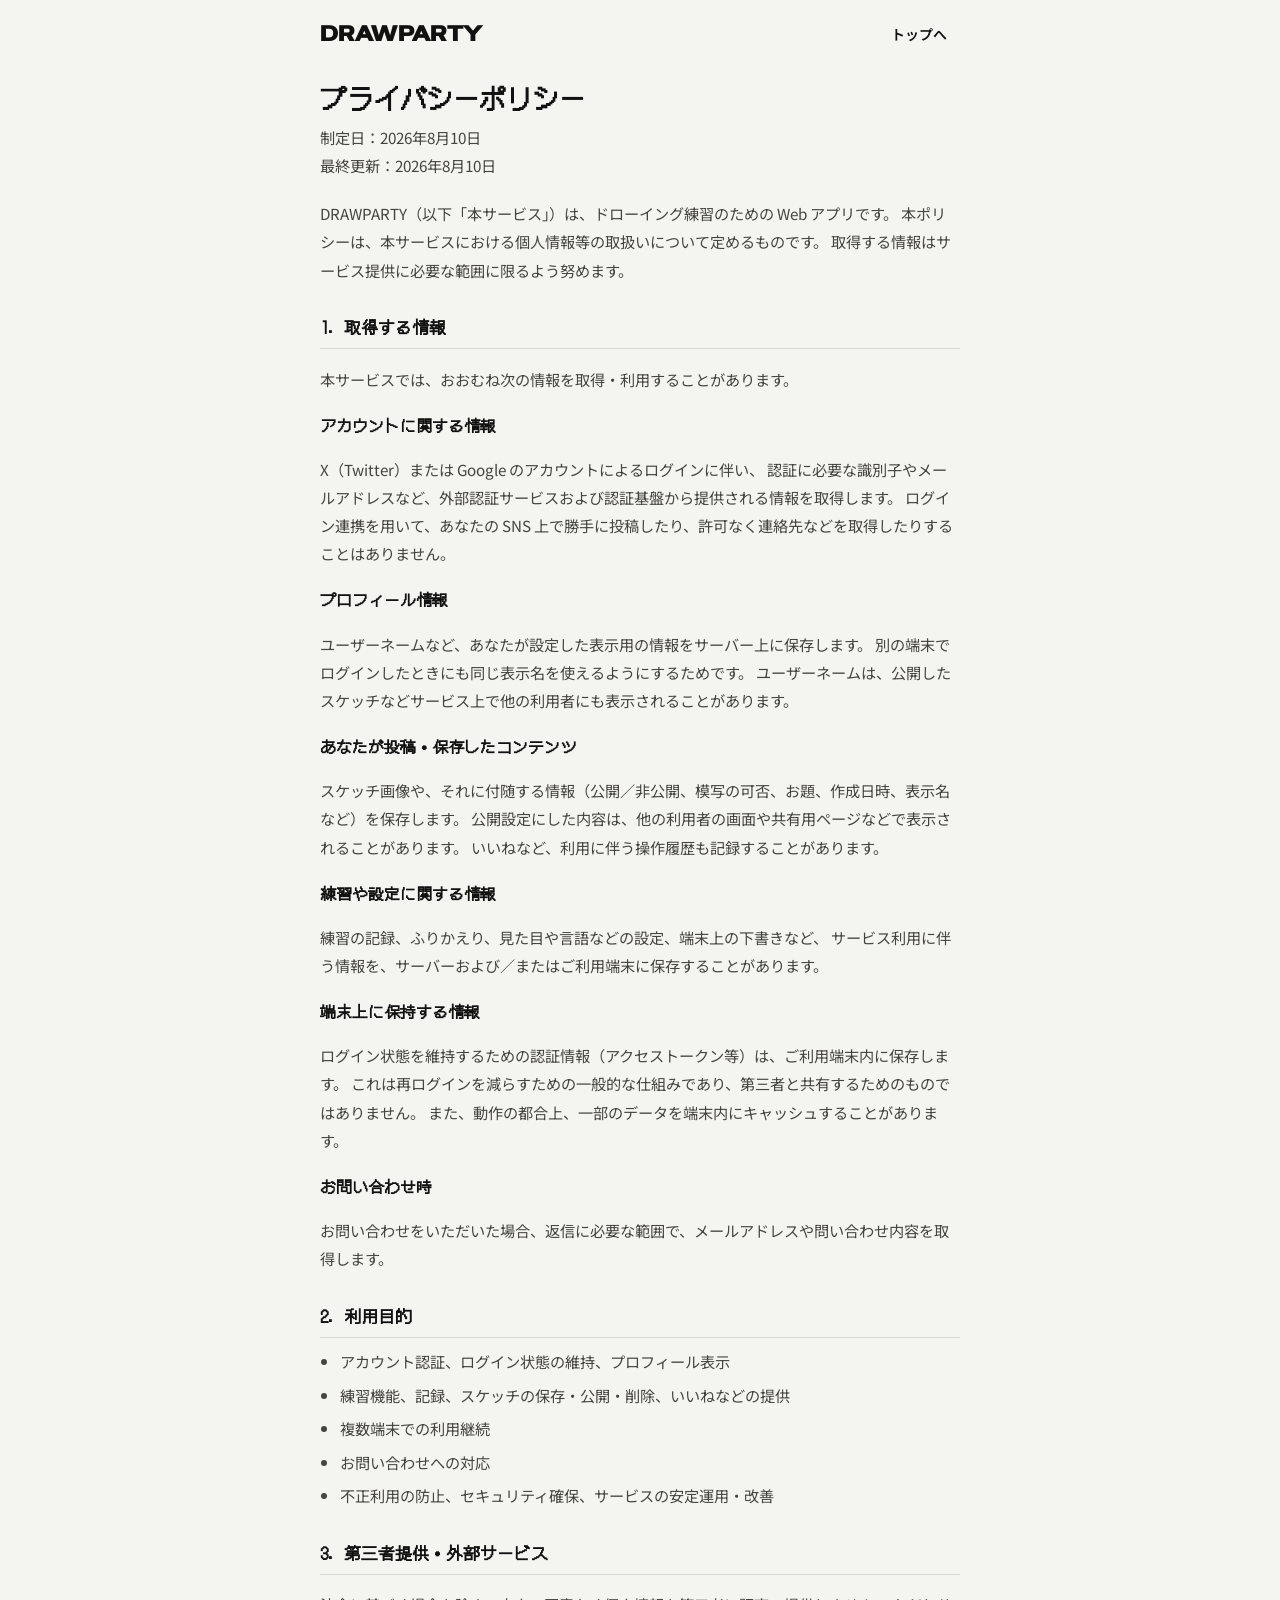
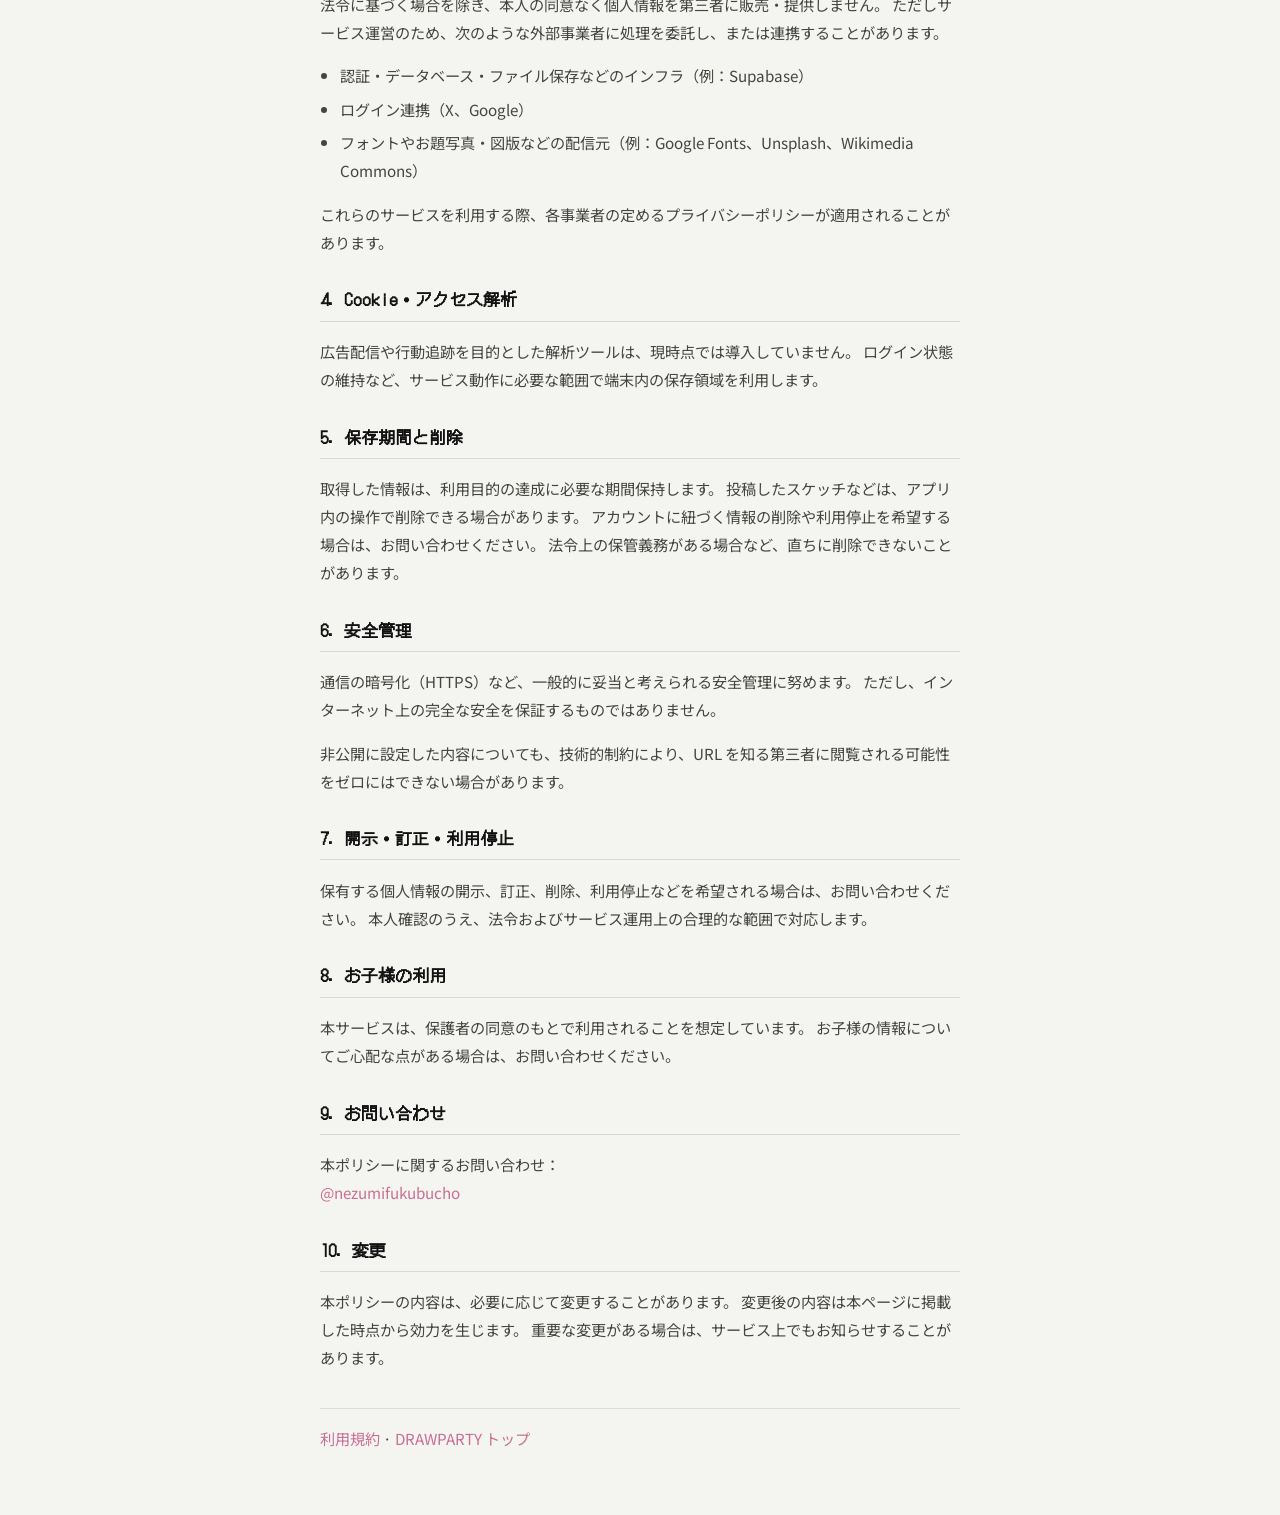
==== commit 76daba7d: "feat: サービス名を DRAWPARTY に変更 UI・OGP・シェアタグ・画像焼き込み・PWA manifest の表示名を統一。 内部ストレージキーとドメイン（artclub.space）は変" ====
--- a/privacy/index.html
+++ b/privacy/index.html
@@ -4,7 +4,7 @@
 <meta charset="utf-8">
 <meta name="viewport" content="width=device-width, initial-scale=1, viewport-fit=cover">
 <meta name="theme-color" content="#f7f7f5">
-<title>プライバシーポリシー — ARTCLUB</title>
+<title>プライバシーポリシー — DRAWPARTY</title>
 <link rel="icon" href="../icons/favicon-32.png" type="image/png" sizes="32x32">
 <link rel="icon" href="../icons/icon.svg" type="image/svg+xml">
 <link rel="preconnect" href="https://fonts.googleapis.com">
@@ -15,8 +15,8 @@
 <body data-theme="light" class="legal-body">
 <div class="legal-shell">
   <header class="legal-top">
-    <a href="../" class="brand brand-link" aria-label="ARTCLUB">
-      <span class="brand-text">ARTCLUB</span>
+    <a href="../" class="brand brand-link" aria-label="DRAWPARTY">
+      <span class="brand-text">DRAWPARTY</span>
     </a>
     <a href="../" class="btn ghost small">トップへ</a>
   </header>
@@ -26,7 +26,7 @@
     <p class="legal-date">制定日：2026年8月10日<br>最終更新：2026年8月10日</p>
 
     <p>
-      ARTCLUB（以下「本サービス」）は、ドローイング練習のための Web アプリです。
+      DRAWPARTY（以下「本サービス」）は、ドローイング練習のための Web アプリです。
       本ポリシーは、本サービスにおける個人情報等の取扱いについて定めるものです。
       取得する情報はサービス提供に必要な範囲に限るよう努めます。
     </p>
@@ -147,7 +147,7 @@
     <p class="legal-nav">
       <a href="../terms/">利用規約</a>
       ·
-      <a href="../">ARTCLUB トップ</a>
+      <a href="../">DRAWPARTY トップ</a>
     </p>
   </article>
 </div>
--- a/css/styles.css
+++ b/css/styles.css
@@ -311,6 +311,17 @@
   font-weight: 800;
   color: var(--brand-ink);
 }
+.review-note-title,
+.review-section-title,
+.section-head h2.review-section-title {
+  margin: 0 0 8px;
+  font-size: 20px;
+  font-family: var(--font-ja);
+  font-weight: 800;
+  letter-spacing: .02em;
+  color: var(--text);
+}
+#review-note-card .note { margin-top: 10px; }
 .screen-page-title { margin: 0 0 14px; }
 body[data-skin='pastel-rpg'] .week-col.on .week-box {
   color: #fff;
@@ -411,6 +422,13 @@
   display: flex; align-items: center; justify-content: flex-start;
   gap: 8px; margin-bottom: 18px;
 }
+.topbar-start {
+  display: flex;
+  align-items: center;
+  gap: 2px;
+  min-width: 0;
+  flex-shrink: 0;
+}
 .topbar-actions { display: flex; gap: 6px; margin-left: auto; flex-shrink: 0; }
 .brand {
   font-size: 23px; margin: 0; letter-spacing: .03em;
@@ -565,6 +583,17 @@
 }
 .icon-btn:hover { background: var(--surface-2); }
 .icon-btn:active { transform: scale(.92); }
+/* 戻る／進む矢印は作品ページと同じく丸背景なし */
+.icon-btn[data-icon="back"],
+.icon-btn[data-icon="forward"] {
+  background: transparent;
+  border-radius: 0;
+  flex-shrink: 0;
+}
+.icon-btn[data-icon="back"]:hover,
+.icon-btn[data-icon="forward"]:hover {
+  background: transparent;
+}
 
 .row { display: flex; align-items: center; gap: 10px; flex-wrap: wrap; margin: 10px 0; }
 .stack { display: flex; flex-direction: column; gap: 10px; }
@@ -730,6 +759,12 @@
   font-size: 17px; font-weight: 700; font-family: var(--font-ja);
   color: var(--text-soft); margin: 0; line-height: 1.7;
 }
+.bridge-cue .bridge-lead {
+  margin: 0;
+  font: inherit;
+  color: inherit;
+  line-height: inherit;
+}
 .hint-list,
 .menu-hints,
 .bridge-hints {
@@ -1024,12 +1059,62 @@
   position: absolute; inset: 0; z-index: 10;
   display: flex; flex-direction: column; background: #fffdf8;
 }
-/* 描くモード中は下のステージ側入れ替えが前面に浮いてしまうので消す */
-.stage.with-pad #stage-swap { display: none; }
 .pad-body { flex: 1; display: flex; min-height: 0; }
-.pad-ref { display: none; position: relative; }
+.pad-ref { display: none; position: relative; overflow: hidden; }
 .pad-canvas { position: relative; flex: 1; min-width: 0; display: flex; }
 .pad { flex: 1; width: 100%; touch-action: none; cursor: crosshair; }
+.pad-lock-msg {
+  position: absolute; inset: 0; z-index: 4;
+  display: flex; align-items: center; justify-content: center;
+  background: rgba(255, 253, 248, 0.92);
+  pointer-events: auto;
+  text-align: center; padding: 24px;
+}
+.pad-lock-msg p {
+  margin: 0; font-size: 18px; font-weight: 700; color: #2b2a27; line-height: 1.5;
+}
+.pad-guide {
+  position: absolute; left: 50%; top: 12px; transform: translateX(-50%);
+  z-index: 3; margin: 0; max-width: min(92%, 420px);
+  padding: 8px 14px; border-radius: 999px;
+  background: rgba(43, 42, 39, 0.88); color: #fffdf8;
+  font-size: 13px; font-weight: 700; text-align: center;
+  pointer-events: none;
+}
+.pad-wrap.is-memory-look .pad-body { flex-direction: column; }
+.pad-wrap.is-memory-look .pad-ref {
+  display: flex; flex: 1; align-items: center; justify-content: center;
+  background: #14130f; min-height: 0;
+}
+.pad-wrap.is-memory-look .pad-ref img {
+  max-width: 100%; max-height: 100%; object-fit: contain; display: block;
+}
+/* 見る時間は描けない。前の課題の線が潰れて見えないようキャンバスごと隠す */
+.pad-wrap.is-memory-look .pad-canvas { display: none !important; }
+.pad-wrap.is-memory-look .ref-mini-wrap,
+.pad-wrap.is-memory-look .pad-tools,
+.pad-wrap.is-memory-look #pad-next,
+.pad-wrap.is-memory-look #pad-skip { display: none !important; }
+.pad-wrap.is-memory-draw .ref-mini-wrap { display: none !important; }
+.pad-wrap.is-memory-draw .pad-ref .ref-swap { display: none !important; }
+.pad-wrap.is-memory-compare .pad-body { flex-direction: column; }
+.pad-wrap.is-memory-compare .pad-ref {
+  display: flex; flex: 1; align-items: center; justify-content: center;
+  background: #14130f; min-height: 0;
+}
+.pad-wrap.is-memory-compare .pad-ref img {
+  max-width: 100%; max-height: 100%; object-fit: contain; display: block;
+}
+.pad-wrap.is-memory-compare .pad-canvas { flex: 1; min-height: 0; }
+.pad-wrap.is-memory-compare .ref-mini-wrap,
+.pad-wrap.is-memory-compare .pad-tools,
+.pad-wrap.is-memory-compare #pad-next,
+.pad-wrap.is-memory-compare #pad-skip,
+.pad-wrap.is-memory-compare .pad-ref .ref-swap { display: none !important; }
+@media (min-width: 900px) {
+  .pad-wrap.is-memory-compare .pad-body { flex-direction: row; }
+  .pad-wrap.is-memory-compare .pad-ref { flex: 0 0 46%; }
+}
 
 /* 左上のお題。押すと大きくなる（狭い画面用） */
 .ref-mini-wrap {
@@ -1407,6 +1492,7 @@
   font-size: 13px; line-height: 1.3;
 }
 .tl-name { font-weight: 800; color: var(--text); }
+.tl-handle { color: var(--muted); font-size: 12px; font-weight: 600; }
 .tl-dot, .tl-time, .tl-menu { color: var(--muted); font-size: 12px; }
 .tl-menu {
   width: 100%; margin-top: 1px; font-weight: 600;
@@ -1522,6 +1608,16 @@
 }
 .week-review-inner .confirm-dialog-actions { justify-content: stretch; }
 .week-review-inner .confirm-dialog-btn.ok { width: 100%; padding: 12px 20px; }
+
+.free-period-inner { max-width: 340px; text-align: center; }
+.free-period-inner .confirm-dialog-msg {
+  margin: 0 0 4px;
+  color: var(--muted);
+  font-size: 14px;
+  line-height: 1.55;
+}
+.free-period-inner .confirm-dialog-actions { justify-content: stretch; }
+.free-period-inner .confirm-dialog-btn.ok { width: 100%; padding: 12px 20px; }
 
 @media (min-width: 720px) {
   .hud-cue p { font-size: 14px; }
@@ -1777,8 +1873,241 @@
   position: absolute; left: 4px; top: 4px; font-size: 9px; font-weight: 700;
   background: rgba(0,0,0,.6); color: #fff; border-radius: 999px; padding: 1px 7px;
 }
+.lib-badge.inactive {
+  left: auto; right: 4px; background: rgba(80,80,80,.85);
+}
+.lib-item.is-inactive img { opacity: .45; filter: grayscale(.35); }
 .range { width: 100%; accent-color: var(--accent); margin: 6px 0 2px; }
 #screen-admin .input { margin-bottom: 6px; }
+
+#screen-admin .sb-tag-panel {
+  margin-top: 10px;
+}
+#screen-admin .sb-tag-toggle {
+  width: 100%;
+  justify-content: flex-start;
+  text-align: left;
+}
+#screen-admin .sb-tag-toggle::before {
+  content: '▸';
+  display: inline-block;
+  margin-right: 6px;
+  transition: transform .15s ease;
+}
+#screen-admin .sb-tag-toggle.is-open::before {
+  transform: rotate(90deg);
+}
+#screen-admin .sb-tag-body {
+  margin-top: 8px;
+  padding: 10px;
+  border-radius: 10px;
+  background: color-mix(in srgb, var(--muted) 10%, transparent);
+}
+
+/* ---------- 管理画面：2カラム ---------- */
+
+#screen-admin.admin-screen {
+  max-width: 1100px;
+}
+#screen-admin .admin-shell {
+  display: grid;
+  grid-template-columns: 180px minmax(0, 1fr);
+  gap: 16px;
+  align-items: start;
+}
+#screen-admin .admin-nav {
+  position: sticky;
+  top: calc(12px + env(safe-area-inset-top));
+  display: flex;
+  flex-direction: column;
+  gap: 6px;
+  padding: 10px;
+  border-radius: 12px;
+  background: var(--card, #fff);
+  border: 1px solid color-mix(in srgb, var(--muted) 28%, transparent);
+}
+#screen-admin .admin-nav-btn {
+  appearance: none;
+  border: none;
+  background: transparent;
+  text-align: left;
+  padding: 10px 12px;
+  border-radius: 8px;
+  font: inherit;
+  font-weight: 700;
+  color: var(--text-soft, var(--text));
+  cursor: pointer;
+}
+#screen-admin .admin-nav-btn:hover {
+  background: color-mix(in srgb, var(--muted) 12%, transparent);
+}
+#screen-admin .admin-nav-btn.on {
+  background: color-mix(in srgb, var(--brand, #222) 12%, transparent);
+  color: var(--text);
+}
+#screen-admin .admin-panels {
+  min-width: 0;
+}
+#screen-admin .admin-panel[hidden] {
+  display: none !important;
+}
+@media (max-width: 720px) {
+  #screen-admin .admin-shell {
+    grid-template-columns: 1fr;
+  }
+  #screen-admin .admin-nav {
+    position: static;
+    flex-direction: row;
+    flex-wrap: wrap;
+    gap: 6px;
+  }
+  #screen-admin .admin-nav-btn {
+    flex: 1 1 auto;
+    text-align: center;
+    padding: 8px 10px;
+  }
+}
+
+/* ---------- 管理：デイリー解析 ---------- */
+
+.analytics-date-row {
+  display: flex;
+  align-items: center;
+  gap: 8px;
+  flex-wrap: wrap;
+  margin-bottom: 12px;
+}
+.analytics-date-label {
+  flex: 1;
+  min-width: 10ch;
+  text-align: center;
+  font-weight: 700;
+  font-size: 15px;
+}
+.analytics-summary {
+  display: grid;
+  grid-template-columns: repeat(3, minmax(0, 1fr));
+  gap: 10px;
+}
+.analytics-stat {
+  background: var(--surface-2);
+  border-radius: var(--radius-sm);
+  padding: 12px 10px;
+  text-align: center;
+}
+.analytics-stat-label {
+  font-size: 11px;
+  color: var(--muted);
+  margin-bottom: 4px;
+}
+.analytics-stat-value {
+  font-size: 22px;
+  font-weight: 800;
+  letter-spacing: .02em;
+}
+.analytics-table-wrap {
+  overflow-x: auto;
+  margin-top: 6px;
+}
+.analytics-table {
+  width: 100%;
+  border-collapse: collapse;
+  font-size: 13px;
+}
+.analytics-table th,
+.analytics-table td {
+  padding: 8px 6px;
+  text-align: left;
+  border-bottom: 1px solid color-mix(in srgb, var(--text) 12%, transparent);
+  vertical-align: middle;
+}
+.analytics-table th {
+  font-size: 11px;
+  color: var(--muted);
+  font-weight: 700;
+}
+.analytics-num { font-variant-numeric: tabular-nums; font-weight: 700; }
+.analytics-muted { color: var(--muted); font-size: 12px; }
+.analytics-empty { text-align: center; color: var(--muted); padding: 16px 6px !important; }
+.analytics-bar-wrap {
+  height: 4px;
+  background: var(--surface-2);
+  border-radius: 999px;
+  margin-top: 4px;
+  overflow: hidden;
+}
+.analytics-bar {
+  height: 100%;
+  background: var(--accent);
+  border-radius: 999px;
+  min-width: 2px;
+}
+
+.analytics-table th.analytics-num,
+.analytics-table td.analytics-num { text-align: right; }
+.analytics-table-wide { min-width: 520px; }
+.analytics-mode-breakdown {
+  font-size: 11px;
+  white-space: normal;
+  max-width: 220px;
+}
+.analytics-chart-card {
+  margin-top: 6px;
+}
+.analytics-chart-legend {
+  display: flex;
+  flex-wrap: wrap;
+  gap: 8px 14px;
+  margin-bottom: 8px;
+  font-size: 12px;
+  color: var(--muted);
+}
+.analytics-legend-item {
+  display: inline-flex;
+  align-items: center;
+  gap: 6px;
+}
+.analytics-legend-swatch {
+  width: 12px;
+  height: 3px;
+  border-radius: 999px;
+  background: currentColor;
+}
+.analytics-chart-wrap {
+  width: 100%;
+  overflow-x: auto;
+  background: var(--surface-2);
+  border-radius: var(--radius-sm);
+  padding: 8px 4px 4px;
+}
+.analytics-chart {
+  display: block;
+  width: 100%;
+  min-width: 320px;
+  height: auto;
+}
+.analytics-chart-axis {
+  fill: var(--muted);
+  font-size: 11px;
+}
+.analytics-chart-grid {
+  stroke: color-mix(in srgb, var(--text) 10%, transparent);
+  stroke-width: 1;
+}
+.analytics-chart-line {
+  fill: none;
+  stroke-width: 2.5;
+  stroke-linecap: round;
+  stroke-linejoin: round;
+}
+.analytics-chart-dot {
+  stroke: var(--surface);
+  stroke-width: 1.5;
+}
+
+@media (max-width: 480px) {
+  .analytics-summary { grid-template-columns: 1fr; }
+}
 
 /* ---------- ログイン ---------- */
 
@@ -1857,6 +2186,15 @@
 .gallery-username {
   font-size: 12px; font-weight: 700; color: var(--text-soft);
   overflow: hidden; text-overflow: ellipsis; white-space: nowrap;
+}
+.gallery-author {
+  display: flex; align-items: baseline; gap: 6px;
+  min-width: 0; overflow: hidden;
+}
+.gallery-handle {
+  font-size: 11px; font-weight: 600; color: var(--muted);
+  overflow: hidden; text-overflow: ellipsis; white-space: nowrap;
+  flex-shrink: 0;
 }
 
 /* ---------- いいね（全体統一） ---------- */
@@ -1915,19 +2253,6 @@
   align-items: center;
   gap: 8px;
 }
-.work-topbar-start {
-  display: flex;
-  align-items: center;
-  gap: 2px;
-  min-width: 0;
-  flex-shrink: 0;
-}
-.work-topbar #work-back {
-  background: transparent;
-  border-radius: 0;
-  flex-shrink: 0;
-}
-.work-topbar #work-back:hover { background: transparent; }
 .work-brand {
   margin: 0;
   min-width: 0;
@@ -2058,13 +2383,37 @@
   box-shadow: 0 2px 0 color-mix(in srgb, var(--accent) 55%, #000);
 }
 
+.copy-sheet-inner {
+  display: flex;
+  flex-direction: column;
+  max-height: min(85dvh, 720px);
+  overflow: hidden;
+  padding-bottom: max(16px, env(safe-area-inset-bottom));
+}
+.copy-sheet-inner h2,
+.copy-sheet-inner #copy-status,
+.copy-sheet-inner #copy-start {
+  flex: none;
+}
 .copy-grid {
   display: grid;
   grid-template-columns: repeat(auto-fill, minmax(120px, 1fr));
   gap: 10px;
-  margin: 14px 0 18px;
-  max-height: 48vh;
+  margin: 10px 0 14px;
+  flex: 1 1 auto;
+  min-height: 180px;
+  max-height: none;
   overflow-y: auto;
+  -webkit-overflow-scrolling: touch;
+  overscroll-behavior: contain;
+  align-content: start;
+}
+.copy-grid-sentinel {
+  grid-column: 1 / -1;
+  height: 1px;
+  margin: 0;
+  padding: 0;
+  pointer-events: none;
 }
 .copy-pick {
   appearance: none;
@@ -2080,9 +2429,6 @@
 }
 .copy-pick.on {
   border-color: var(--text);
-}
-.copy-pick.is-mine:not(.on) {
-  border-color: color-mix(in srgb, var(--brand) 45%, transparent);
 }
 .copy-pick img {
   width: 100%;
@@ -2262,12 +2608,32 @@
   background: color-mix(in srgb, var(--brand) 22%, transparent); color: var(--brand-ink);
 }
 .atelier-badge.copy { background: color-mix(in srgb, var(--mint) 35%, transparent); color: var(--accent-ink); }
+.atelier-badge.mode {
+  background: color-mix(in srgb, var(--text) 8%, transparent);
+  color: var(--text-soft);
+}
 /* 非公開は文字ではなく鍵マークだけ。箱を正方形に寄せて名前の横で浮かないようにする */
 .atelier-badge.private {
   background: var(--surface-2); color: var(--muted);
   display: inline-flex; align-items: center; padding: 2px 4px;
 }
 .tl-post .atelier-badge { margin-left: 4px; }
+.tl-copy {
+  appearance: none;
+  margin-left: auto;
+  border: 1px solid var(--line);
+  background: var(--text);
+  color: var(--surface);
+  font: inherit;
+  font-size: 13px;
+  font-weight: 700;
+  padding: 6px 12px;
+  border-radius: 999px;
+  cursor: pointer;
+}
+.tl-copy:active {
+  transform: translateY(1px);
+}
 button.tl-media {
   display: block; width: 100%; border: none; padding: 0;
   background: transparent; cursor: pointer; text-align: left;
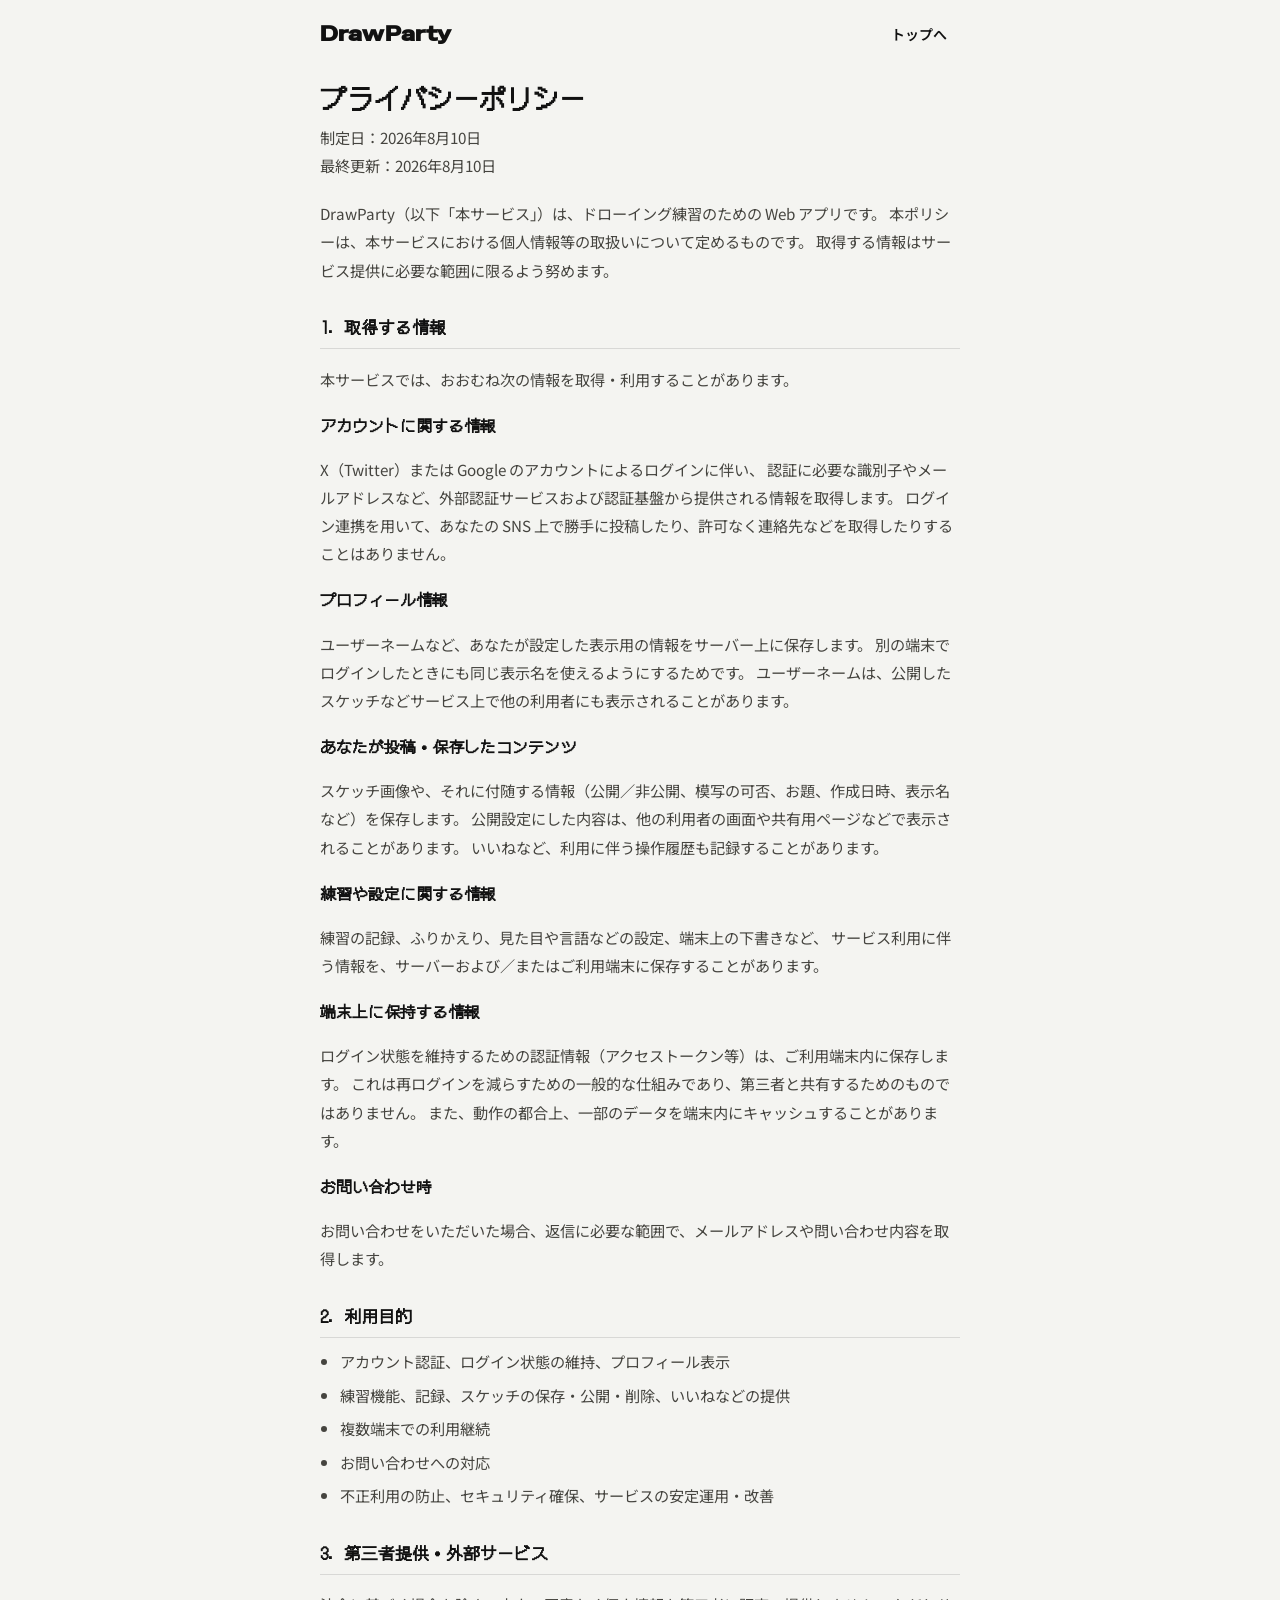
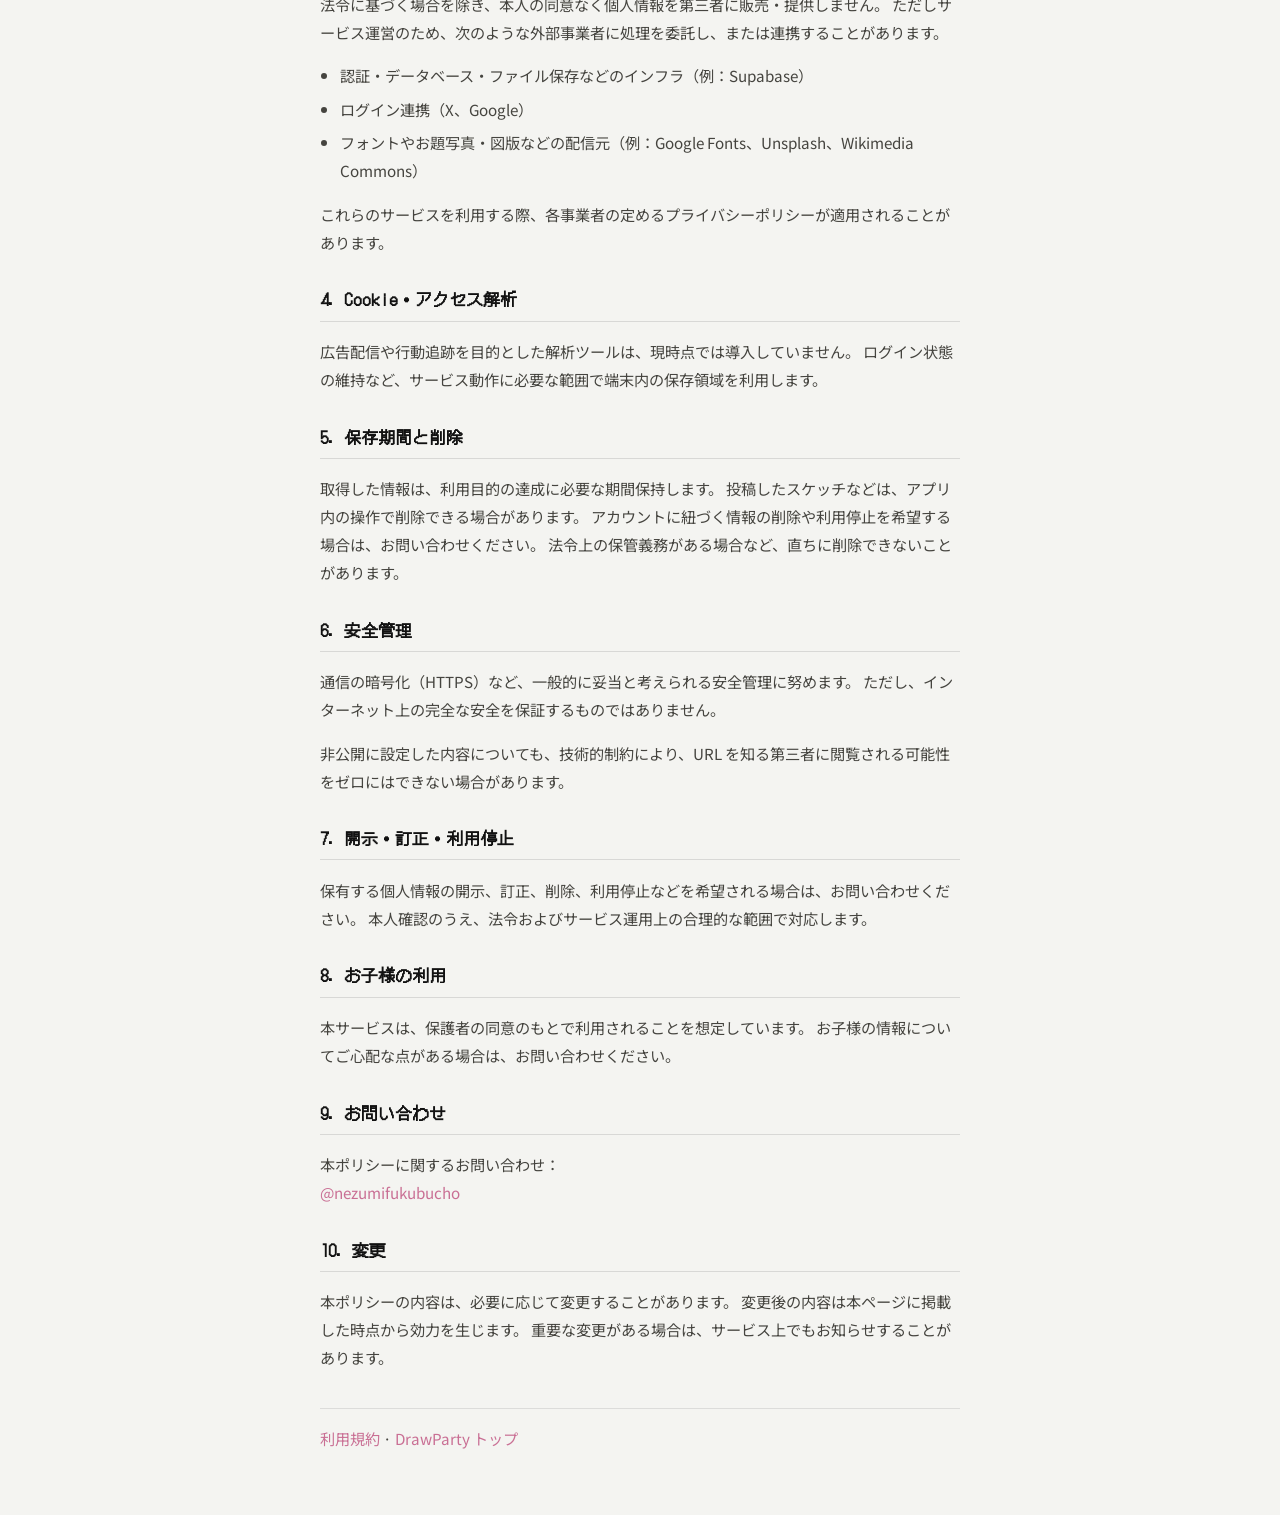
==== commit ec142d1e: "style: サービス名の表示を DrawParty に統一 ロゴ・タイトル・OGP・シェア・まとめ画像・利用規約など、 ユーザー向けの表記を DRAWPARTY から DrawParty に変更。 " ====
--- a/privacy/index.html
+++ b/privacy/index.html
@@ -4,7 +4,7 @@
 <meta charset="utf-8">
 <meta name="viewport" content="width=device-width, initial-scale=1, viewport-fit=cover">
 <meta name="theme-color" content="#f7f7f5">
-<title>プライバシーポリシー — DRAWPARTY</title>
+<title>プライバシーポリシー — DrawParty</title>
 <link rel="icon" href="../icons/favicon-32.png" type="image/png" sizes="32x32">
 <link rel="icon" href="../icons/icon.svg" type="image/svg+xml">
 <link rel="preconnect" href="https://fonts.googleapis.com">
@@ -15,8 +15,8 @@
 <body data-theme="light" class="legal-body">
 <div class="legal-shell">
   <header class="legal-top">
-    <a href="../" class="brand brand-link" aria-label="DRAWPARTY">
-      <span class="brand-text">DRAWPARTY</span>
+    <a href="../" class="brand brand-link" aria-label="DrawParty">
+      <span class="brand-text">DrawParty</span>
     </a>
     <a href="../" class="btn ghost small">トップへ</a>
   </header>
@@ -26,7 +26,7 @@
     <p class="legal-date">制定日：2026年8月10日<br>最終更新：2026年8月10日</p>
 
     <p>
-      DRAWPARTY（以下「本サービス」）は、ドローイング練習のための Web アプリです。
+      DrawParty（以下「本サービス」）は、ドローイング練習のための Web アプリです。
       本ポリシーは、本サービスにおける個人情報等の取扱いについて定めるものです。
       取得する情報はサービス提供に必要な範囲に限るよう努めます。
     </p>
@@ -147,7 +147,7 @@
     <p class="legal-nav">
       <a href="../terms/">利用規約</a>
       ·
-      <a href="../">DRAWPARTY トップ</a>
+      <a href="../">DrawParty トップ</a>
     </p>
   </article>
 </div>
--- a/css/styles.css
+++ b/css/styles.css
@@ -304,14 +304,61 @@
 body[data-skin='pastel-rpg'] .brand {
   color: var(--brand-ink);
 }
-.review-page-title {
-  margin: 0 0 14px;
-  font-size: 23px;
-  font-family: var(--font-display);
-  font-weight: 800;
-  color: var(--brand-ink);
-}
-.review-note-title,
+.review-note-bubble {
+  position: relative;
+  margin: 0 0 16px;
+  max-width: 100%;
+}
+.review-note-field {
+  position: relative;
+  width: 100%;
+}
+.review-note-bubble::after {
+  content: '';
+  position: absolute;
+  left: 22px;
+  bottom: -8px;
+  width: 12px;
+  height: 12px;
+  background: var(--surface);
+  border-right: 1px solid color-mix(in srgb, var(--text) 10%, transparent);
+  border-bottom: 1px solid color-mix(in srgb, var(--text) 10%, transparent);
+  transform: rotate(45deg);
+}
+.review-note-input {
+  display: block;
+  width: 100%;
+  min-height: 56px;
+  max-height: 120px;
+  margin: 0;
+  padding: 16px 18px 44px;
+  font-family: var(--font-body);
+  font-size: 20px;
+  font-weight: 400;
+  line-height: 1.45;
+  letter-spacing: 0.02em;
+  resize: none;
+  overflow: hidden;
+  border-radius: 18px;
+  background: var(--surface);
+  border: 1px solid color-mix(in srgb, var(--text) 10%, transparent);
+  color: var(--text);
+  box-shadow: 0 2px 12px color-mix(in srgb, #000 5%, transparent);
+}
+.review-note-input::placeholder {
+  color: var(--muted);
+  opacity: 0.8;
+  font-weight: 400;
+}
+.review-note-input:focus {
+  outline: none;
+  border-color: color-mix(in srgb, var(--accent) 40%, transparent);
+}
+.review-note-save {
+  position: absolute;
+  right: 10px;
+  bottom: 10px;
+}
 .review-section-title,
 .section-head h2.review-section-title {
   margin: 0 0 8px;
@@ -321,7 +368,6 @@
   letter-spacing: .02em;
   color: var(--text);
 }
-#review-note-card .note { margin-top: 10px; }
 .screen-page-title { margin: 0 0 14px; }
 body[data-skin='pastel-rpg'] .week-col.on .week-box {
   color: #fff;
@@ -817,6 +863,170 @@
   gap: 8px; margin-top: 10px;
   align-items: start;
 }
+
+/* ---------- ふりかえり：シンプル横並び ---------- */
+
+.review-board {
+  margin-top: 12px;
+}
+
+.review-board-row {
+  padding: 12px 0;
+  border-top: 1px solid var(--line);
+}
+.review-board-row:first-child {
+  border-top: none;
+  padding-top: 0;
+}
+
+.review-board-scroll {
+  display: flex;
+  flex-direction: row;
+  flex-wrap: nowrap;
+  align-items: stretch;
+  gap: 8px;
+  overflow-x: auto;
+  overflow-y: hidden;
+  -webkit-overflow-scrolling: touch;
+  padding-bottom: 2px;
+  scroll-snap-type: x proximity;
+}
+
+.review-board-cell,
+.review-board-other {
+  flex: 0 0 calc((100% - 5 * 8px) / 6);
+  width: calc((100% - 5 * 8px) / 6);
+  min-width: calc((100% - 5 * 8px) / 6);
+  max-width: calc((100% - 5 * 8px) / 6);
+  scroll-snap-align: start;
+}
+
+.review-board-thumb-wrap {
+  position: relative;
+  width: 100%;
+}
+
+.review-board-thumb {
+  display: block;
+  width: 100%;
+  aspect-ratio: 3 / 4;
+  padding: 0;
+  margin: 0;
+  border: 1px solid var(--line);
+  border-radius: var(--radius-sm);
+  background: var(--surface-2);
+  cursor: pointer;
+  overflow: hidden;
+  font: inherit;
+}
+
+.review-board-thumb img {
+  width: 100%;
+  height: 100%;
+  object-fit: contain;
+  display: block;
+  background: #fff;
+}
+
+.review-board-cell.is-excluded .review-board-thumb {
+  opacity: 0.45;
+}
+
+.review-board-cell--mine .review-board-thumb {
+  border: 2px solid var(--brand);
+}
+
+.review-board-divider {
+  flex: 0 0 2px;
+  width: 2px;
+  min-width: 2px;
+  align-self: stretch;
+  margin: 2px 4px;
+  border-radius: 1px;
+  background: color-mix(in srgb, var(--text) 22%, var(--line));
+}
+
+.review-board-prompt {
+  cursor: default;
+  background: color-mix(in srgb, var(--text) 4%, var(--surface-2));
+}
+
+.review-board-prompt.is-empty {
+  display: flex;
+  align-items: center;
+  justify-content: center;
+  color: var(--muted);
+  font-size: 18px;
+  font-weight: 700;
+}
+
+.review-board-prompt img {
+  object-fit: cover;
+}
+
+.review-board-other.is-mine .review-board-thumb {
+  border: 2px solid color-mix(in srgb, var(--brand) 55%, var(--line));
+}
+
+.review-board-dl {
+  position: absolute;
+  right: 4px;
+  bottom: 4px;
+  z-index: 1;
+  display: inline-flex;
+  align-items: center;
+  justify-content: center;
+  width: 28px;
+  height: 28px;
+  padding: 0;
+  border-radius: 50%;
+  border: 1px solid var(--line);
+  background: var(--surface);
+  color: var(--text);
+  cursor: pointer;
+}
+.review-board-dl:active {
+  transform: scale(0.92);
+}
+
+.review-board-empty {
+  flex: 1 1 auto;
+  align-self: center;
+  min-width: 100px;
+  margin: 0;
+  padding: 8px 4px;
+  font-size: 12px;
+  line-height: 1.45;
+  text-align: center;
+}
+
+.review-board-loading {
+  margin: 6px 0 0;
+  font-size: 12px;
+}
+
+.review-board-row .strip-shot {
+  margin-top: 10px;
+}
+
+.review-board-row .strip-shot-controls {
+  flex-direction: row;
+  flex-wrap: wrap;
+  justify-content: flex-start;
+  gap: 10px 16px;
+  padding: 0;
+}
+
+@media (max-width: 520px) {
+  .review-board-cell,
+  .review-board-other {
+    flex: 0 0 calc((100% - 2 * 8px) / 3);
+    width: calc((100% - 2 * 8px) / 3);
+    min-width: calc((100% - 2 * 8px) / 3);
+    max-width: calc((100% - 2 * 8px) / 3);
+  }
+}
+
 .drawing-strip-vertical {
   display: grid;
   grid-template-columns: 1fr 1fr;
@@ -1059,7 +1269,7 @@
   position: absolute; inset: 0; z-index: 10;
   display: flex; flex-direction: column; background: #fffdf8;
 }
-.pad-body { flex: 1; display: flex; min-height: 0; }
+.pad-body { flex: 1; display: flex; min-height: 0; position: relative; }
 .pad-ref { display: none; position: relative; overflow: hidden; }
 .pad-canvas { position: relative; flex: 1; min-width: 0; display: flex; }
 .pad { flex: 1; width: 100%; touch-action: none; cursor: crosshair; }
@@ -1075,11 +1285,25 @@
 }
 .pad-guide {
   position: absolute; left: 50%; top: 12px; transform: translateX(-50%);
-  z-index: 3; margin: 0; max-width: min(92%, 420px);
+  z-index: 4; margin: 0; max-width: min(92%, 420px);
   padding: 8px 14px; border-radius: 999px;
   background: rgba(43, 42, 39, 0.88); color: #fffdf8;
   font-size: 13px; font-weight: 700; text-align: center;
   pointer-events: none;
+}
+.memory-start-draw {
+  position: absolute;
+  left: 50%;
+  bottom: max(16px, env(safe-area-inset-bottom));
+  transform: translateX(-50%);
+  z-index: 4;
+}
+.pad-wrap.is-memory-look .pad-guide {
+  top: max(12px, env(safe-area-inset-top));
+}
+.pad-wrap.is-memory-draw .pad-guide,
+.pad-wrap.is-memory-compare .pad-guide {
+  top: 12px;
 }
 .pad-wrap.is-memory-look .pad-body { flex-direction: column; }
 .pad-wrap.is-memory-look .pad-ref {
@@ -1485,6 +1709,37 @@
   padding: 14px var(--pad);
   border-top: 1px solid var(--line);
 }
+.tl-post--mine {
+  display: flex;
+  align-items: flex-start;
+  gap: 6px;
+}
+.tl-post--mine .tl-main {
+  flex: 1;
+  min-width: 0;
+}
+.tl-delete {
+  flex-shrink: 0;
+  display: inline-flex;
+  align-items: center;
+  justify-content: center;
+  width: 32px;
+  height: 32px;
+  margin-top: 2px;
+  padding: 0;
+  border: none;
+  border-radius: 50%;
+  background: transparent;
+  color: var(--muted);
+  cursor: pointer;
+}
+.tl-delete:hover {
+  color: var(--danger);
+  background: color-mix(in srgb, var(--danger) 8%, transparent);
+}
+.tl-delete:active {
+  transform: scale(0.92);
+}
 .tl-post:first-child { border-top: 1px solid var(--line); }
 .tl-main { min-width: 0; }
 .tl-meta {
@@ -1879,6 +2134,8 @@
 .lib-item.is-inactive img { opacity: .45; filter: grayscale(.35); }
 .range { width: 100%; accent-color: var(--accent); margin: 6px 0 2px; }
 #screen-admin .input { margin-bottom: 6px; }
+.admin-gate-actions { margin-top: 12px; }
+.admin-gate-actions .auth-provider-btn { width: 100%; max-width: 320px; }
 
 #screen-admin .sb-tag-panel {
   margin-top: 10px;
